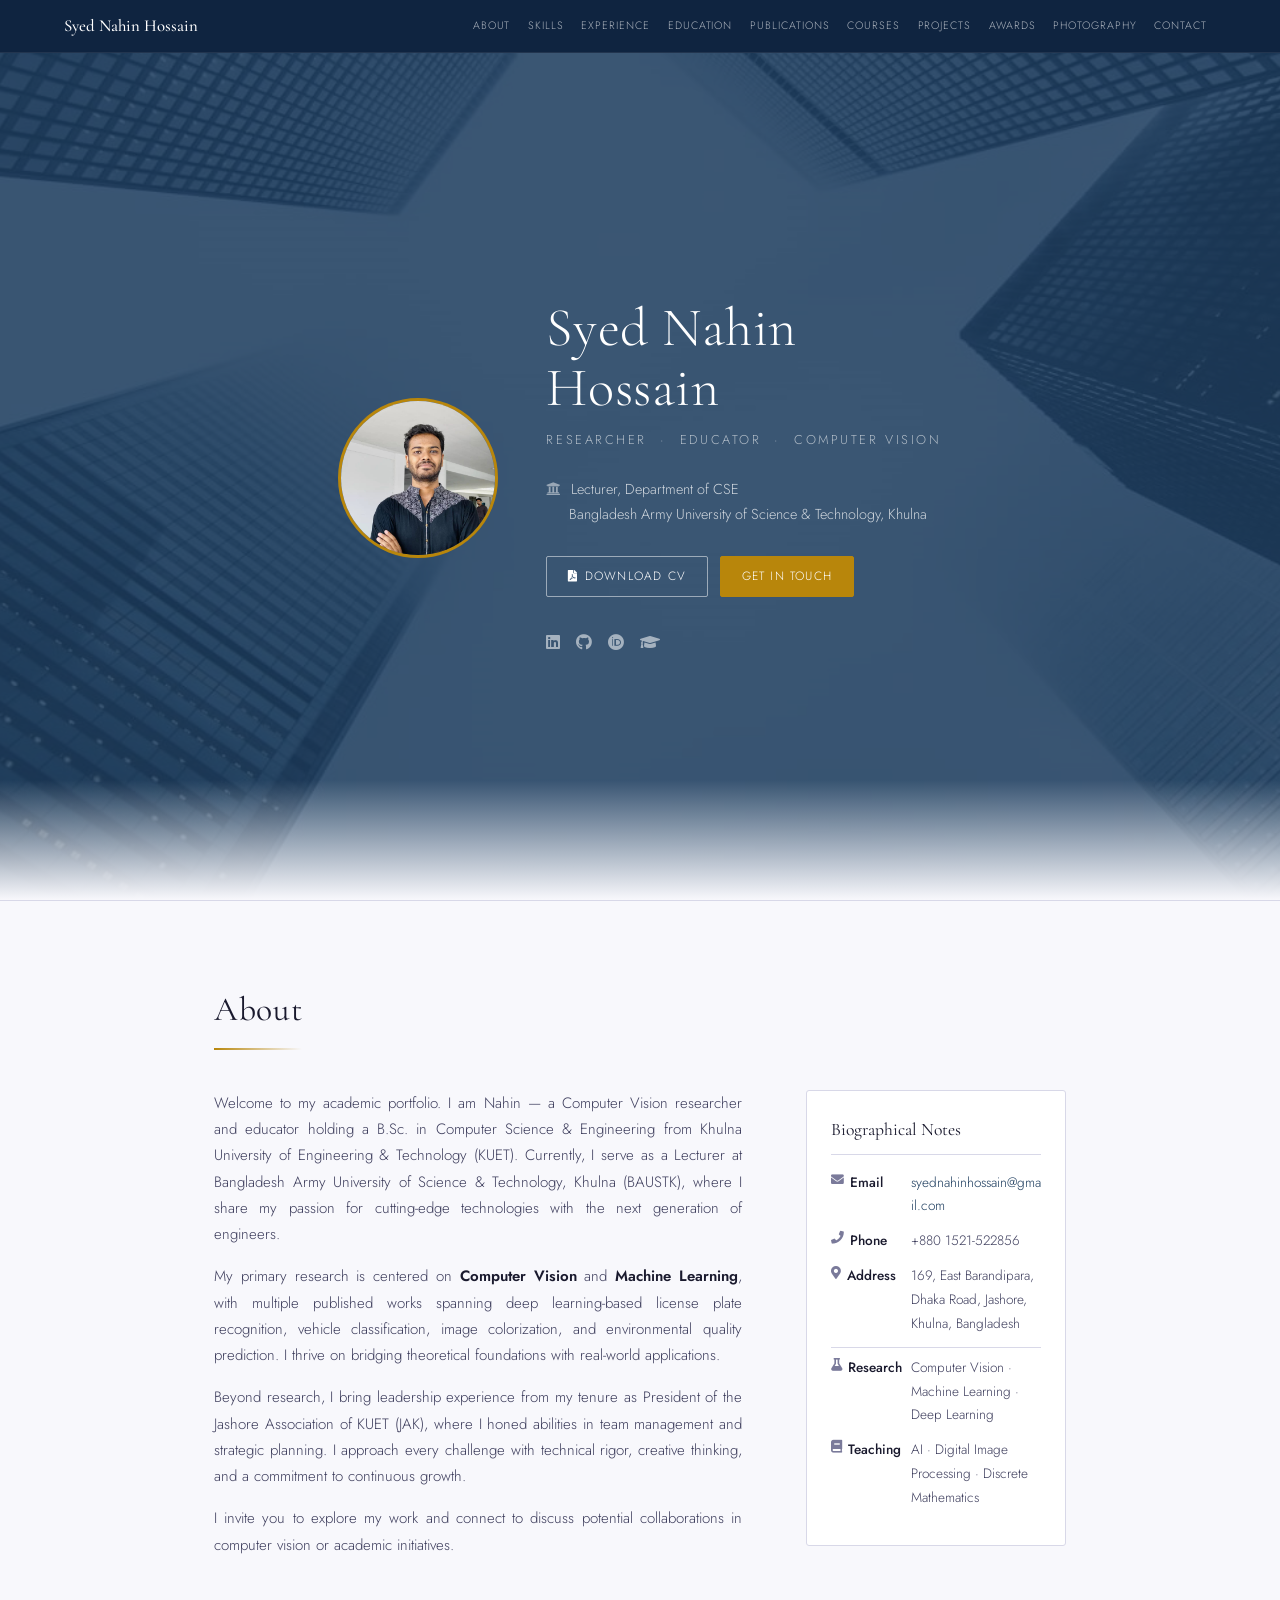
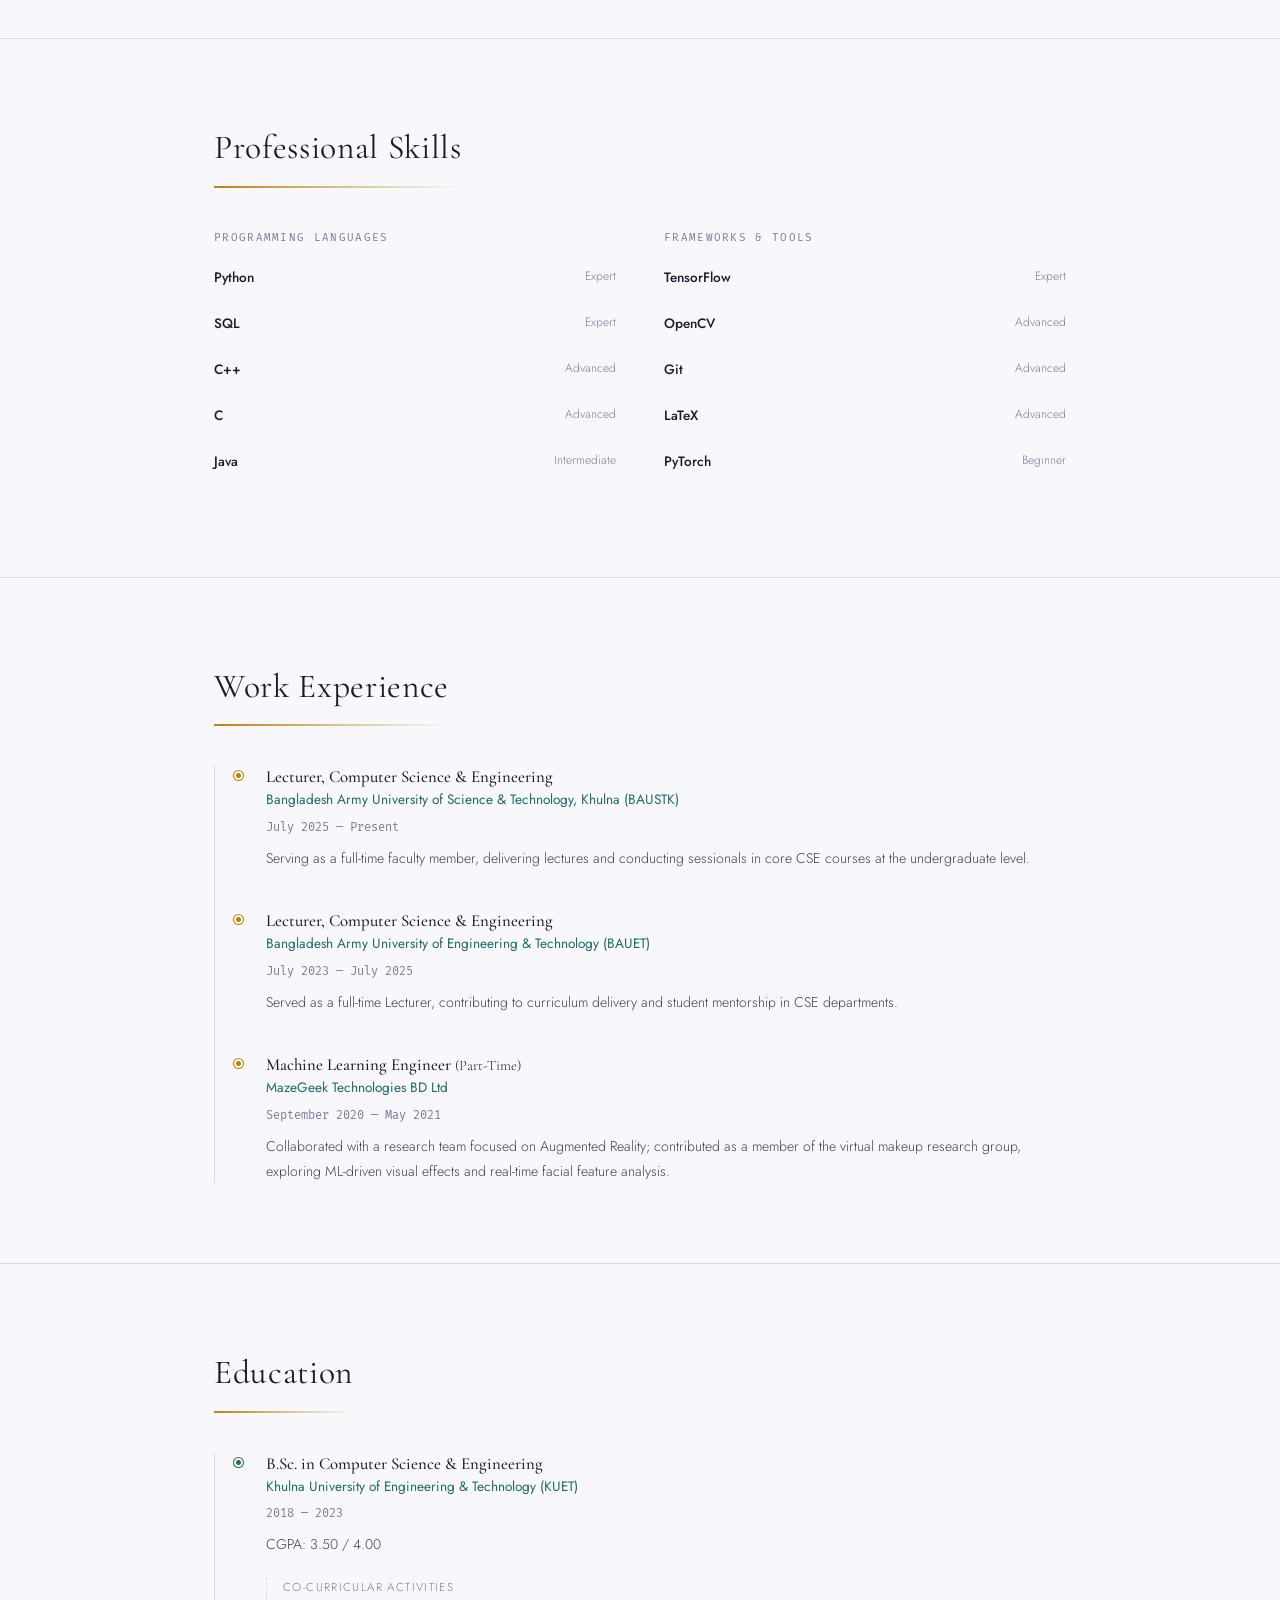
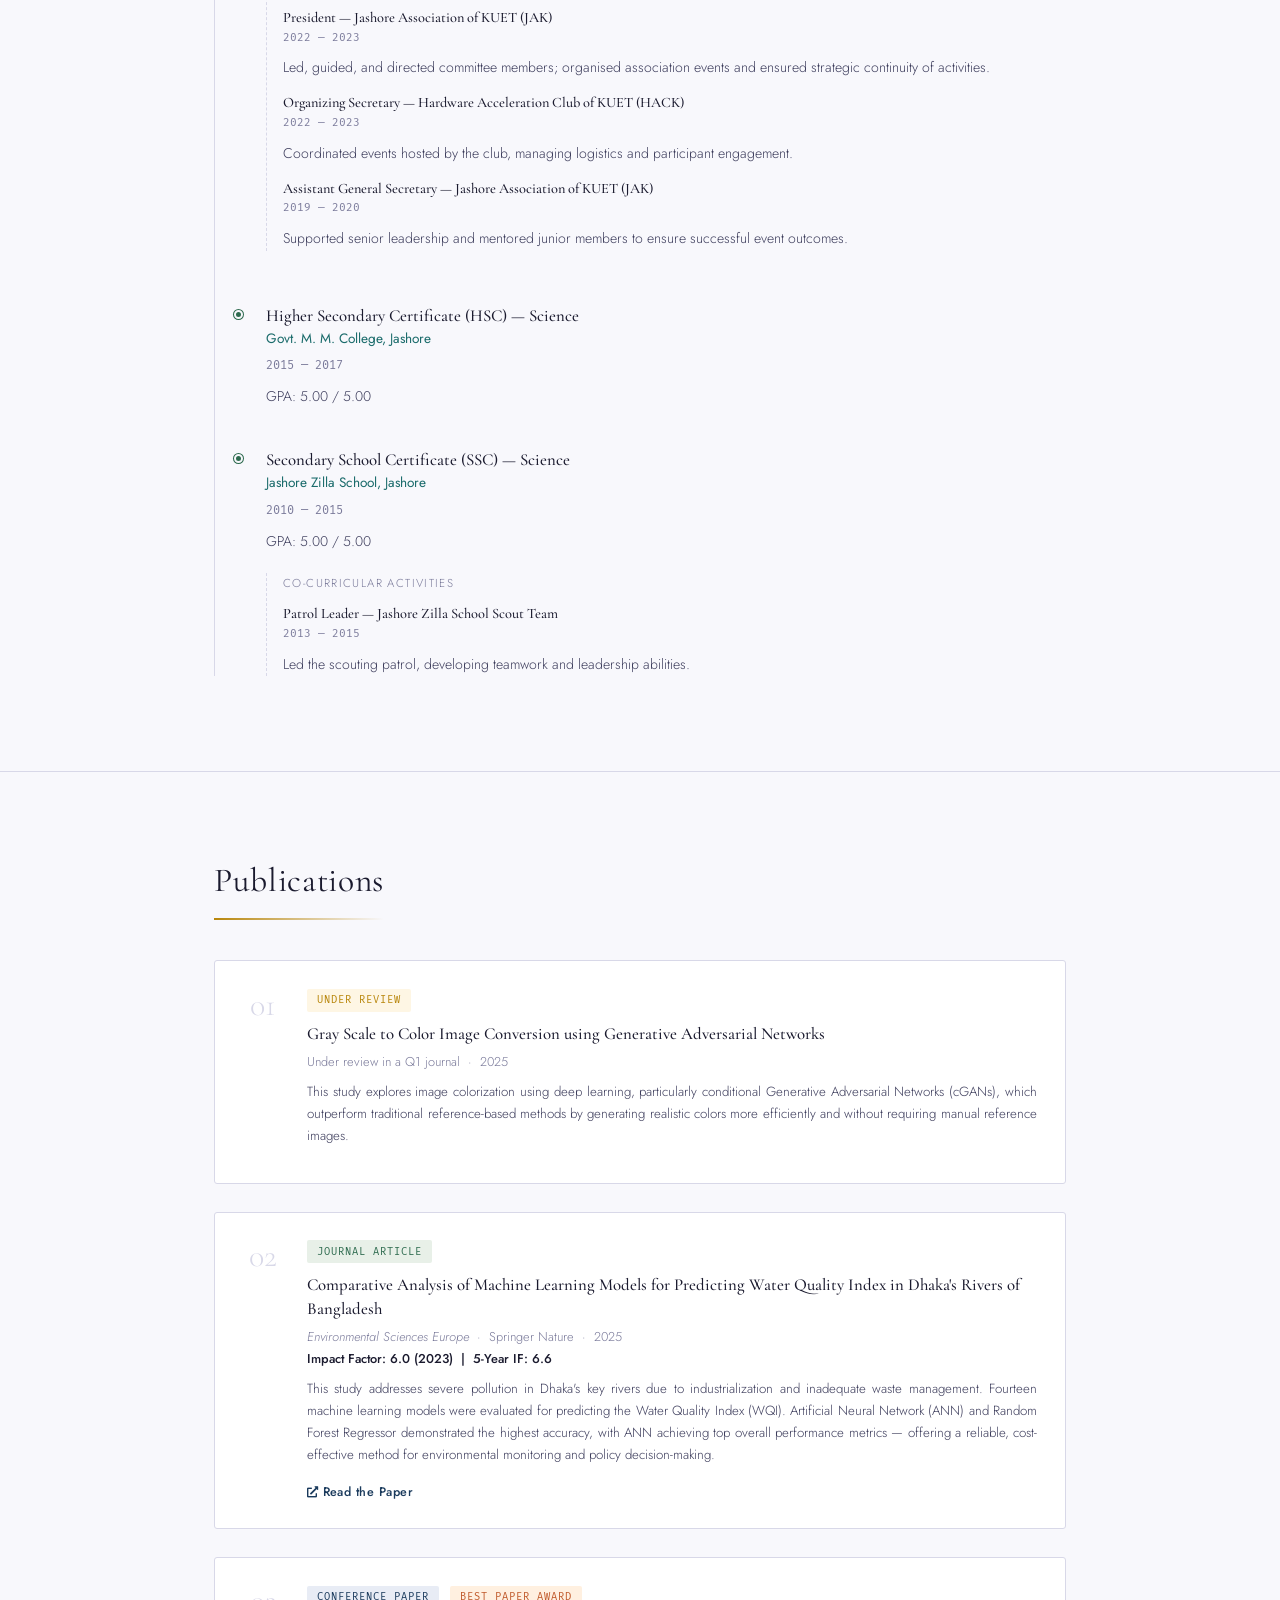
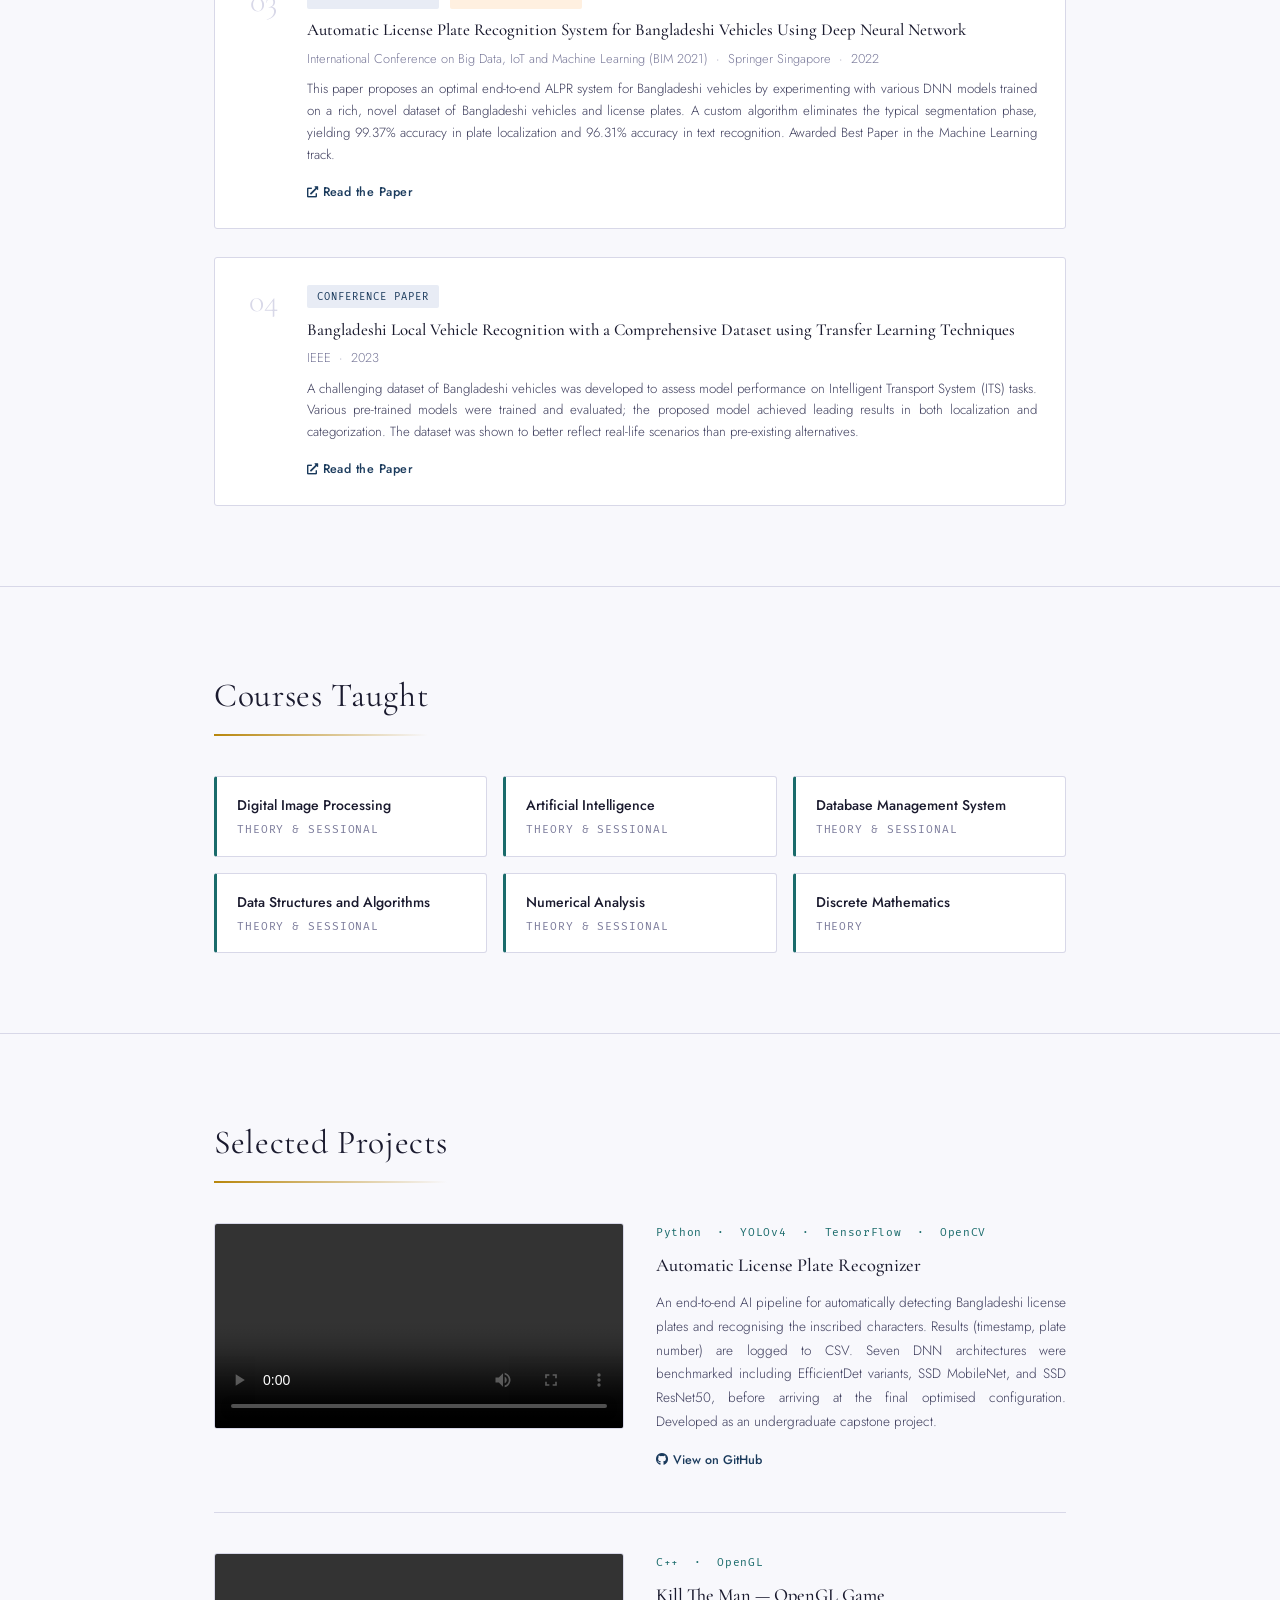
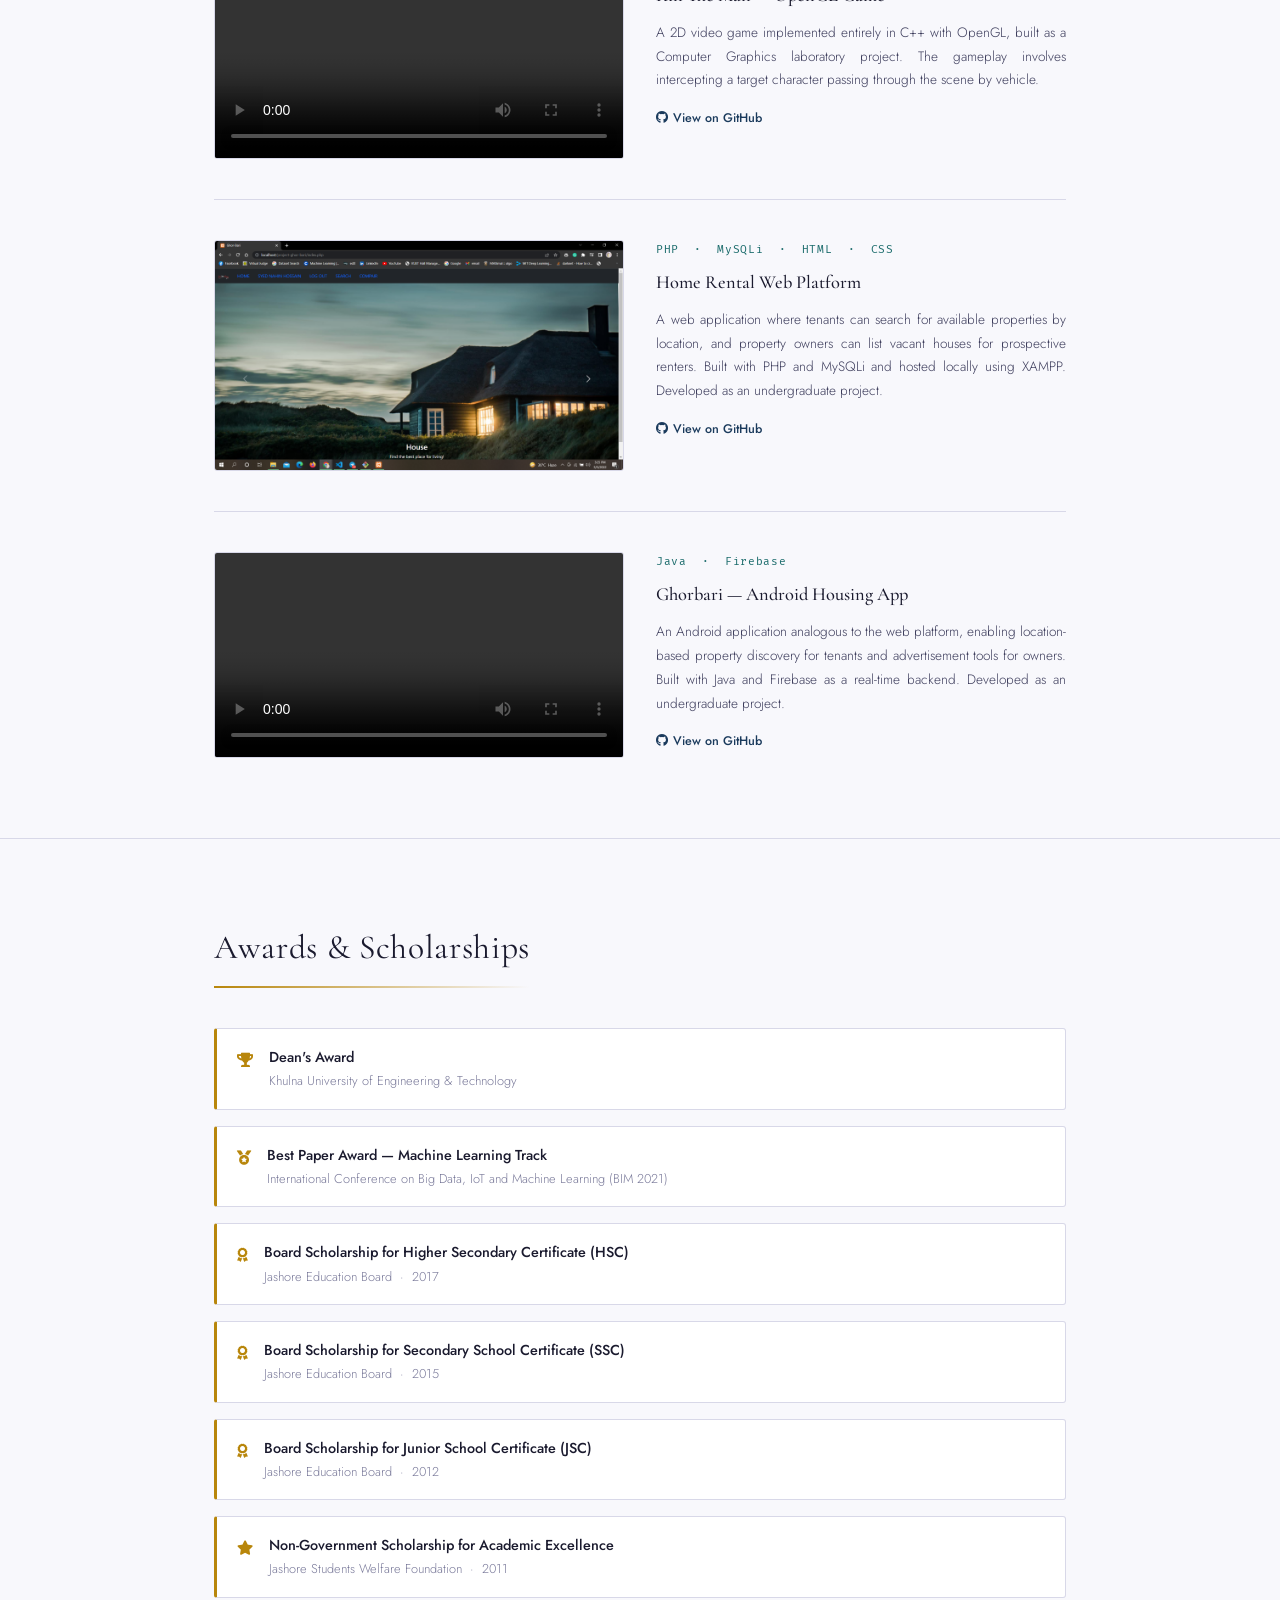
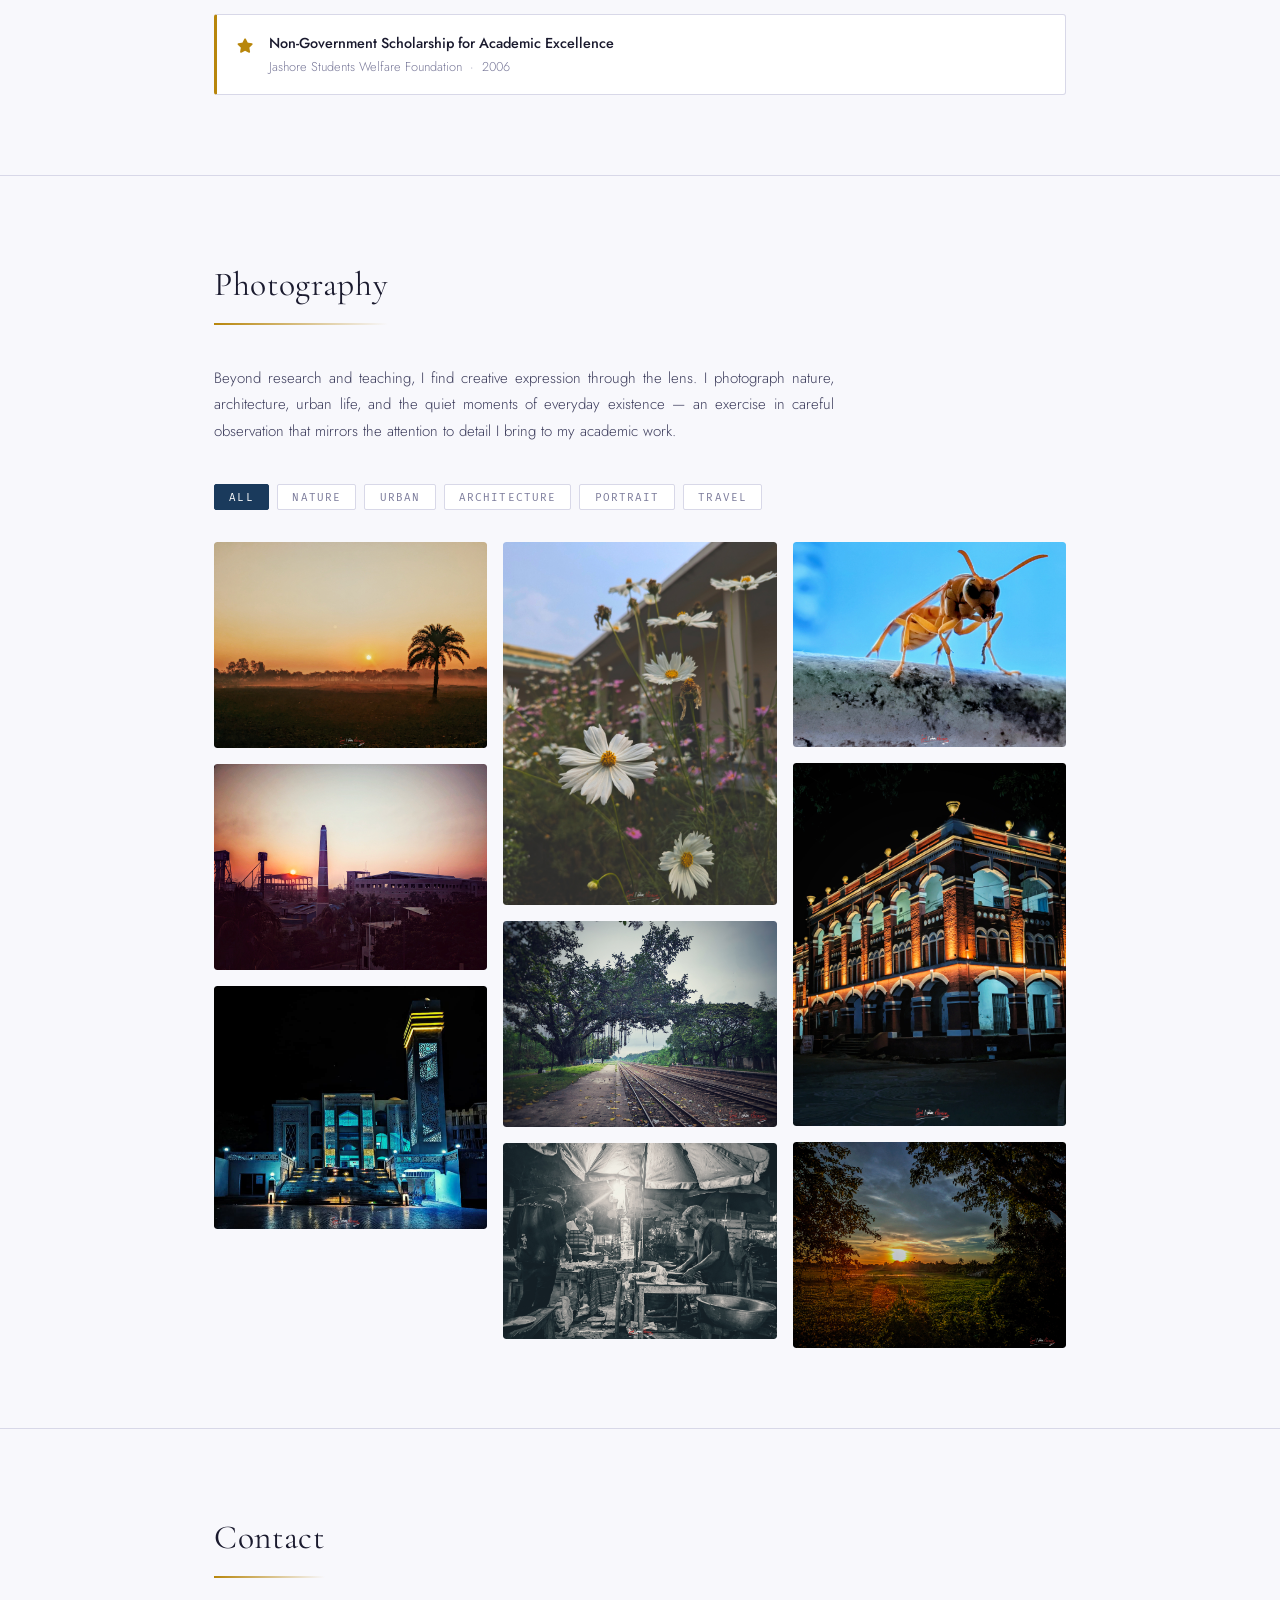
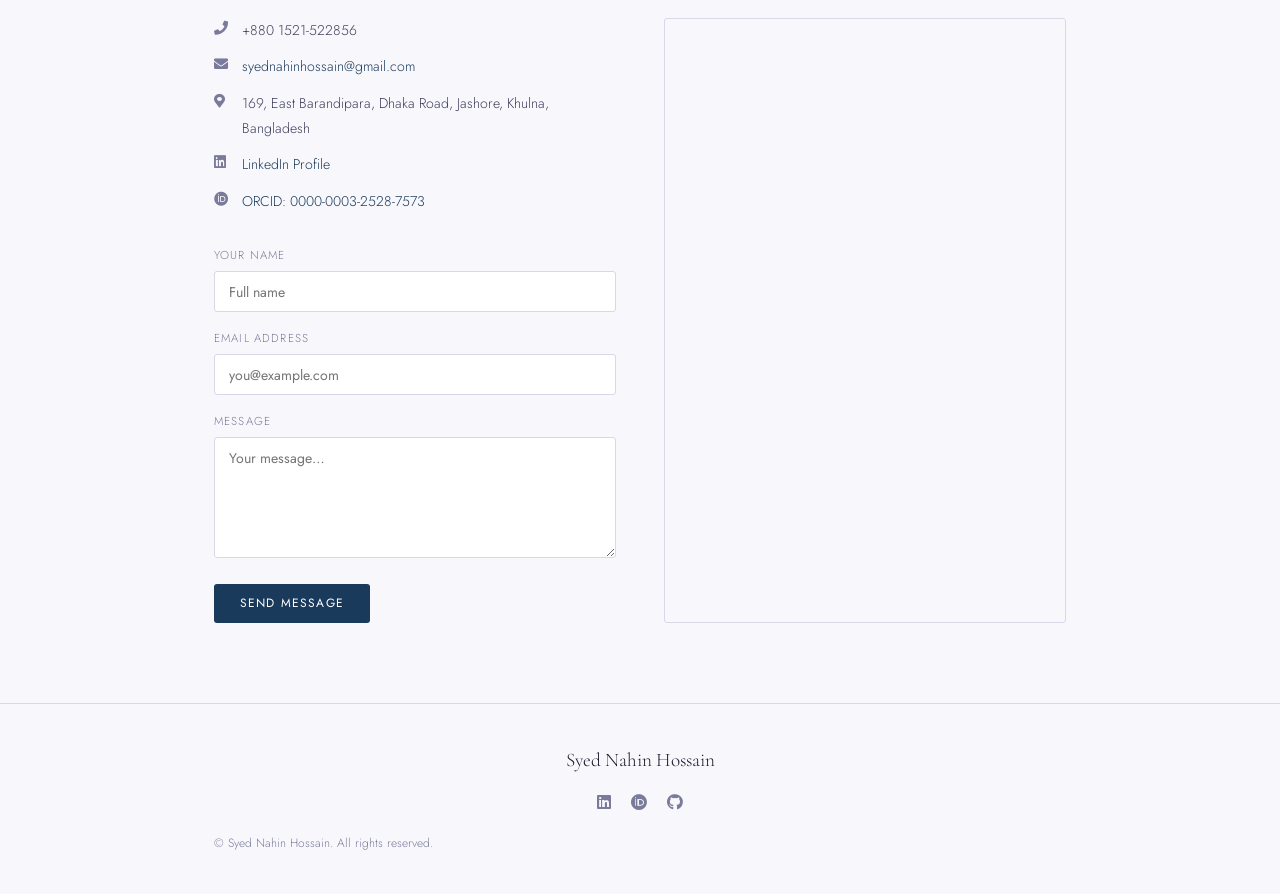
==== index.html @ b44dcd84 "Update index.html" ====
<!DOCTYPE html>
<html lang="en-US">
<head>
  <meta charset="UTF-8">
  <meta http-equiv="X-UA-Compatible" content="IE=edge">
  <meta name="viewport" content="width=device-width, initial-scale=1">
  <title>Syed Nahin Hossain — Researcher & Educator</title>

  <!-- Fonts -->
  <link rel="preconnect" href="https://fonts.googleapis.com">
  <link rel="preconnect" href="https://fonts.gstatic.com" crossorigin>
  <link href="https://fonts.googleapis.com/css2?family=Cormorant+Garamond:ital,wght@0,300;0,400;0,500;0,600;1,300;1,400&family=Jost:wght@300;400;500;600&family=Fira+Mono:wght@400;500&display=swap" rel="stylesheet">

  <!-- Icons -->
  <link href="css/font-awesome/css/all.min.css?ver=1.2.1" rel="stylesheet">
  

  <style>
    /* ─── Reset & Base ─────────────────────────────────────── */
    *, *::before, *::after { box-sizing: border-box; margin: 0; padding: 0; }

    :root {
      --ink:        #1a1a2e;
      --ink-light:  #3d3d5c;
      --muted:      #7a7a9a;
      --rule:       #d8d8e8;
      --bg:         #f8f8fc;
      --paper:      #ffffff;
      --accent:     #1a3a5c;
      --accent2:    #b8860b;
      --success:    #2e6b4f;
      --teal:       #1a6b6b;

      --serif:      'Cormorant Garamond', Georgia, serif;
      --sans:       'Jost', 'Segoe UI', sans-serif;
      --mono:       'Fira Mono', monospace;

      --max-w:      900px;
      --section-gap: 5rem;
      --card-radius: 3px;
    }

    html { scroll-behavior: smooth; }

    body {
      font-family: var(--sans);
      font-weight: 300;
      font-size: 15px;
      line-height: 1.75;
      color: var(--ink);
      background: var(--bg);
    }

    p { text-align: justify; color: var(--ink-light); }
    a { color: var(--accent); text-decoration: none; }
    a:hover { text-decoration: underline; text-underline-offset: 3px; }
    strong, b { font-weight: 600; color: var(--ink); }

    /* ─── Typography helpers ────────────────────────────────── */
    .serif   { font-family: var(--serif); }
    .section-title {
      font-family: var(--serif);
      font-weight: 400;
      font-size: 2.1rem;
      letter-spacing: 0.02em;
      color: var(--ink);
      position: relative;
      display: inline-block;
      margin-bottom: 2.5rem;
    }
    .section-title::after {
      content: '';
      display: block;
      margin-top: 0.5rem;
      height: 2px;
      width: 100%;
      background: linear-gradient(90deg, var(--accent2), transparent);
    }

    .label {
      font-family: var(--mono);
      font-size: 0.68rem;
      letter-spacing: 0.12em;
      text-transform: uppercase;
      color: var(--muted);
    }

    /* ─── Layout ────────────────────────────────────────────── */
    .container { max-width: var(--max-w); margin: 0 auto; padding: 0 1.5rem; }

    section { padding: var(--section-gap) 0; border-top: 1px solid var(--rule); }
    section:first-of-type { border-top: none; }

    /* ─── Navigation ────────────────────────────────────────── */
    #nav {
      position: fixed;
      top: 0; left: 0; right: 0;
      z-index: 100;
      background: #0f2440;
      border-bottom: 1px solid rgba(255,255,255,0.08);
    }
    #nav .inner {
      max-width: 1200px;
      margin: 0 auto;
      padding: 0 1.5rem;
      height: 52px;
      display: flex;
      align-items: center;
      justify-content: space-between;
      gap: 1.5rem;
    }
    #nav .brand {
      font-family: var(--serif);
      font-size: 1.05rem;
      font-weight: 500;
      color: #ffffff;
      white-space: nowrap;
      flex-shrink: 0;
    }
    #nav ul {
      list-style: none;
      display: flex;
      flex-wrap: nowrap;
      gap: 0;
      align-items: center;
    }
    #nav ul li a {
      font-size: 0.67rem;
      letter-spacing: 0.09em;
      text-transform: uppercase;
      color: rgba(255,255,255,0.65);
      padding: 0.35rem 0.55rem;
      display: block;
      transition: color 0.2s;
      white-space: nowrap;
    }
    #nav ul li a:hover { color: var(--accent2); text-decoration: none; }
    #nav ul li a.active { color: #ffffff; }

    /* Hamburger (mobile) */
    #nav-toggle {
      display: none;
      background: none;
      border: none;
      cursor: pointer;
      padding: 0.4rem;
      flex-direction: column;
      gap: 5px;
    }
    #nav-toggle span {
      display: block;
      width: 22px;
      height: 2px;
      background: rgba(255,255,255,0.8);
      border-radius: 2px;
      transition: all 0.3s;
    }

    /* ─── Hero ──────────────────────────────────────────────── */
    #hero {
      min-height: 100vh;
      display: flex;
      align-items: center;
      background: var(--accent);
      position: relative;
      overflow: hidden;
      border-top: none;
    }
    #hero::before {
      content: '';
      position: absolute;
      inset: 0;
      background: url('images/header-background.jpg') center/cover no-repeat;
      opacity: 0.15;
    }
    #hero::after {
      content: '';
      position: absolute;
      bottom: 0; left: 0; right: 0;
      height: 120px;
      background: linear-gradient(transparent, var(--bg));
    }
    #hero .hero-content {
      position: relative;
      z-index: 2;
      display: grid;
      grid-template-columns: 160px 1fr;
      gap: 3rem;
      align-items: center;
    }
    #hero .avatar-wrap img {
      width: 160px;
      height: 160px;
      border-radius: 50%;
      object-fit: cover;
      border: 3px solid var(--accent2);
      display: block;
    }
    #hero .hero-text .name {
      font-family: var(--serif);
      font-size: 3.4rem;
      font-weight: 300;
      color: #ffffff;
      line-height: 1.1;
      letter-spacing: 0.01em;
    }
    #hero .hero-text .tagline {
      font-family: var(--sans);
      font-size: 0.8rem;
      letter-spacing: 0.2em;
      text-transform: uppercase;
      color: rgba(255,255,255,0.6);
      margin-top: 0.6rem;
      margin-bottom: 1.6rem;
    }
    #hero .hero-text .affiliation {
      font-size: 0.9rem;
      color: rgba(255,255,255,0.75);
      margin-bottom: 1.8rem;
    }
    #hero .hero-text .affiliation i { margin-right: 0.4rem; opacity: 0.65; }
    .hero-actions { display: flex; gap: 0.75rem; flex-wrap: wrap; margin-bottom: 2rem; }
    .btn-outline-light-custom {
      padding: 0.55rem 1.3rem;
      border: 1px solid rgba(255,255,255,0.5);
      color: #fff;
      font-size: 0.75rem;
      letter-spacing: 0.1em;
      text-transform: uppercase;
      border-radius: 2px;
      transition: all 0.2s;
      background: transparent;
    }
    .btn-outline-light-custom:hover {
      background: rgba(255,255,255,0.12);
      text-decoration: none;
      color: #fff;
    }
    .btn-gold {
      padding: 0.55rem 1.3rem;
      background: var(--accent2);
      border: 1px solid var(--accent2);
      color: #fff;
      font-size: 0.75rem;
      letter-spacing: 0.1em;
      text-transform: uppercase;
      border-radius: 2px;
      transition: all 0.2s;
    }
    .btn-gold:hover { background: #a07808; text-decoration: none; color: #fff; }
    .hero-social { display: flex; gap: 1rem; }
    .hero-social a {
      color: rgba(255,255,255,0.55);
      font-size: 1rem;
      transition: color 0.2s;
    }
    .hero-social a:hover { color: var(--accent2); text-decoration: none; }

    /* ─── About ─────────────────────────────────────────────── */
    #about .about-grid {
      display: grid;
      grid-template-columns: 1fr 260px;
      gap: 4rem;
      align-items: start;
    }
    #about .about-grid p + p { margin-top: 1rem; }
    #about .bio-card {
      background: var(--paper);
      border: 1px solid var(--rule);
      border-radius: var(--card-radius);
      padding: 1.5rem;
    }
    #about .bio-card h3 {
      font-family: var(--serif);
      font-weight: 400;
      font-size: 1.1rem;
      margin-bottom: 1rem;
      padding-bottom: 0.5rem;
      border-bottom: 1px solid var(--rule);
    }
    .bio-row {
      display: flex;
      gap: 0.75rem;
      margin-bottom: 0.7rem;
      font-size: 0.85rem;
    }
    .bio-row .bio-label {
      font-weight: 500;
      color: var(--ink);
      min-width: 68px;
      display: flex;
      align-items: flex-start;
      gap: 0.35rem;
    }
    .bio-row .bio-label i { color: var(--muted); margin-top: 3px; font-size: 0.8rem; }
    .bio-row .bio-val { color: var(--ink-light); word-break: break-word; }

    /* ─── Skills ─────────────────────────────────────────────── */
    #skills .skills-grid {
      display: grid;
      grid-template-columns: 1fr 1fr;
      gap: 0 3rem;
    }
    .skill-item { margin-bottom: 1.4rem; }
    .skill-header {
      display: flex;
      justify-content: space-between;
      margin-bottom: 0.4rem;
      font-size: 0.85rem;
    }
    .skill-header .skill-name { font-weight: 500; color: var(--ink); }
    .skill-header .skill-level { color: var(--muted); font-size: 0.75rem; }
    .skill-bar {
      height: 4px;
      background: var(--rule);
      border-radius: 2px;
      overflow: hidden;
    }
    .skill-bar-fill {
      height: 100%;
      border-radius: 2px;
      background: linear-gradient(90deg, var(--accent), var(--teal));
      transform-origin: left;
      animation: barGrow 1s ease both;
    }
    @keyframes barGrow { from { transform: scaleX(0); } to { transform: scaleX(1); } }

    /* ─── Timeline ───────────────────────────────────────────── */
    .timeline { position: relative; padding-left: 1.5rem; }
    .timeline::before {
      content: '';
      position: absolute;
      left: 0; top: 0; bottom: 0;
      width: 1px;
      background: var(--rule);
    }
    .tl-item {
      position: relative;
      padding: 0 0 2.5rem 1.75rem;
    }
    .tl-item:last-child { padding-bottom: 0; }
    .tl-item::before {
      content: '';
      position: absolute;
      left: -4px;
      top: 5px;
      width: 9px;
      height: 9px;
      border-radius: 50%;
      background: var(--accent2);
      border: 2px solid var(--bg);
      box-shadow: 0 0 0 1px var(--accent2);
    }
    .tl-item.success::before { background: var(--success); box-shadow: 0 0 0 1px var(--success); }

    .tl-header { margin-bottom: 0.3rem; }
    .tl-title {
      font-family: var(--serif);
      font-size: 1.05rem;
      font-weight: 500;
      color: var(--ink);
      line-height: 1.3;
    }
    .tl-sub { color: var(--teal); font-size: 0.85rem; font-weight: 400; }
    .tl-date { font-size: 0.75rem; color: var(--muted); margin-bottom: 0.5rem; font-family: var(--mono); }
    .tl-body { font-size: 0.88rem; color: var(--ink-light); }

    /* nested timeline (co-curricular) */
    .tl-nested {
      margin-top: 1.25rem;
      padding-left: 1rem;
      border-left: 1px dashed var(--rule);
    }
    .tl-nested-title {
      font-family: var(--sans);
      font-size: 0.72rem;
      letter-spacing: 0.12em;
      text-transform: uppercase;
      color: var(--muted);
      margin-bottom: 0.75rem;
    }
    .tl-nested-item { margin-bottom: 0.9rem; }
    .tl-nested-item .tl-title { font-size: 0.9rem; }
    .tl-nested-item .tl-date { font-size: 0.7rem; }

    /* ─── Courses grid ───────────────────────────────────────── */
    #courses .courses-grid {
      display: grid;
      grid-template-columns: repeat(auto-fill, minmax(220px, 1fr));
      gap: 1rem;
    }
    .course-card {
      background: var(--paper);
      border: 1px solid var(--rule);
      border-radius: var(--card-radius);
      padding: 1rem 1.25rem;
      border-left: 3px solid var(--teal);
    }
    .course-card .course-name { font-weight: 500; font-size: 0.88rem; color: var(--ink); }
    .course-card .course-type {
      font-size: 0.7rem;
      color: var(--muted);
      font-family: var(--mono);
      text-transform: uppercase;
      letter-spacing: 0.08em;
      margin-top: 0.15rem;
    }

    /* ─── Publications ───────────────────────────────────────── */
    #research .pub-list { display: flex; flex-direction: column; gap: 1.75rem; }
    .pub-card {
      background: var(--paper);
      border: 1px solid var(--rule);
      border-radius: var(--card-radius);
      padding: 1.5rem 1.75rem;
      display: grid;
      grid-template-columns: auto 1fr;
      gap: 1.5rem;
      align-items: start;
    }
    .pub-num {
      font-family: var(--serif);
      font-size: 2rem;
      font-weight: 300;
      color: var(--rule);
      line-height: 1;
      min-width: 2.5rem;
      text-align: center;
      padding-top: 0.2rem;
    }
    .pub-badge {
      display: inline-block;
      padding: 0.15rem 0.6rem;
      border-radius: 2px;
      font-size: 0.65rem;
      letter-spacing: 0.1em;
      text-transform: uppercase;
      font-family: var(--mono);
      margin-bottom: 0.6rem;
    }
    .badge-journal   { background: #e8f0e8; color: var(--success); }
    .badge-conf      { background: #e8ecf5; color: var(--accent); }
    .badge-review    { background: #fef6e4; color: var(--accent2); }
    .badge-award     { background: #fff0e0; color: #c0592a; }
    .pub-title { font-family: var(--serif); font-size: 1.05rem; color: var(--ink); margin-bottom: 0.35rem; line-height: 1.4; font-weight: 500; }
    .pub-meta { font-size: 0.8rem; color: var(--muted); margin-bottom: 0.5rem; }
    .pub-abstract { font-size: 0.83rem; color: var(--ink-light); margin-bottom: 0.75rem; line-height: 1.65; text-align: justify; }
    .pub-link { font-size: 0.78rem; font-weight: 500; color: var(--accent); letter-spacing: 0.04em; }
    .pub-link i { font-size: 0.7rem; margin-right: 0.25rem; }

    /* ─── Projects ───────────────────────────────────────────── */
    #projects .projects-list { display: flex; flex-direction: column; gap: 2.5rem; }
    .project-card {
      display: grid;
      grid-template-columns: 1fr 1fr;
      gap: 2rem;
      align-items: start;
      padding: 0 0 2.5rem;
      border-bottom: 1px solid var(--rule);
    }
    .project-card:last-child { border-bottom: none; padding-bottom: 0; }
    .project-card .media-side video,
    .project-card .media-side img {
      width: 100%;
      border-radius: var(--card-radius);
      border: 1px solid var(--rule);
      display: block;
    }
    .project-card .info-side .proj-tech {
      font-family: var(--mono);
      font-size: 0.7rem;
      color: var(--teal);
      letter-spacing: 0.06em;
      margin-bottom: 0.4rem;
    }
    .project-card .info-side h3 {
      font-family: var(--serif);
      font-size: 1.15rem;
      font-weight: 500;
      color: var(--ink);
      margin-bottom: 0.6rem;
    }
    .project-card .info-side p { font-size: 0.85rem; margin-bottom: 0.75rem; }
    .repo-link { font-size: 0.78rem; font-weight: 500; }
    .repo-link i { margin-right: 0.3rem; }

    /* ─── Awards ─────────────────────────────────────────────── */
    #awards .awards-list { display: flex; flex-direction: column; gap: 1rem; }
    .award-item {
      display: flex;
      gap: 1rem;
      align-items: flex-start;
      padding: 1rem 1.25rem;
      background: var(--paper);
      border: 1px solid var(--rule);
      border-radius: var(--card-radius);
      border-left: 3px solid var(--accent2);
    }
    .award-icon { color: var(--accent2); font-size: 0.9rem; margin-top: 3px; }
    .award-title { font-weight: 500; font-size: 0.9rem; color: var(--ink); }
    .award-sub { font-size: 0.8rem; color: var(--muted); }

    /* ─── Contact ────────────────────────────────────────────── */
    #contact .contact-grid {
      display: grid;
      grid-template-columns: 1fr 1fr;
      gap: 3rem;
    }
    .contact-info { display: flex; flex-direction: column; gap: 0.75rem; margin-bottom: 2rem; }
    .contact-info .ci-row {
      display: flex;
      gap: 0.75rem;
      align-items: flex-start;
      font-size: 0.88rem;
      color: var(--ink-light);
    }
    .contact-info .ci-row i { color: var(--muted); width: 16px; margin-top: 3px; }
    .contact-form label {
      display: block;
      font-size: 0.72rem;
      letter-spacing: 0.1em;
      text-transform: uppercase;
      color: var(--muted);
      margin-bottom: 0.35rem;
      margin-top: 1rem;
    }
    .contact-form label:first-child { margin-top: 0; }
    .contact-form input,
    .contact-form textarea {
      width: 100%;
      border: 1px solid var(--rule);
      border-radius: var(--card-radius);
      padding: 0.6rem 0.85rem;
      font-family: var(--sans);
      font-size: 0.88rem;
      color: var(--ink);
      background: var(--paper);
      transition: border-color 0.2s;
      outline: none;
    }
    .contact-form input:focus,
    .contact-form textarea:focus { border-color: var(--accent); }
    .contact-form textarea { resize: vertical; min-height: 110px; }
    .btn-primary-custom {
      margin-top: 1.1rem;
      padding: 0.65rem 1.6rem;
      background: var(--accent);
      color: #fff;
      border: none;
      border-radius: var(--card-radius);
      font-family: var(--sans);
      font-size: 0.75rem;
      letter-spacing: 0.1em;
      text-transform: uppercase;
      cursor: pointer;
      transition: background 0.2s;
    }
    .btn-primary-custom:hover { background: #0f2b47; }
    .contact-map iframe {
      width: 100%;
      height: 100%;
      min-height: 300px;
      border: 1px solid var(--rule);
      border-radius: var(--card-radius);
      display: block;
    }

    /* ─── Footer ─────────────────────────────────────────────── */
    footer {
      border-top: 1px solid var(--rule);
      padding: 2.5rem 0;
      text-align: center;
    }
    footer .f-name { font-family: var(--serif); font-size: 1.2rem; color: var(--ink); margin-bottom: 0.75rem; }
    footer .f-social { display: flex; justify-content: center; gap: 1.25rem; margin-bottom: 1rem; }
    footer .f-social a { color: var(--muted); font-size: 1rem; transition: color 0.2s; }
    footer .f-social a:hover { color: var(--accent); text-decoration: none; }
    footer .f-copy { font-size: 0.75rem; color: var(--muted); }

    /* ─── Utility ─────────────────────────────────────────────── */
    .spacer { margin-top: var(--section-gap); }
    .two-col { display: grid; grid-template-columns: 1fr 1fr; gap: 0 3rem; }

    /* ─── Responsive ──────────────────────────────────────────── */
    @media (max-width: 760px) {
      #hero .hero-content { grid-template-columns: 1fr; text-align: center; }
      #hero .hero-text .name { font-size: 2.4rem; }
      #hero .hero-actions, #hero .hero-social { justify-content: center; }
      #hero .avatar-wrap { display: flex; justify-content: center; }
      #about .about-grid { grid-template-columns: 1fr; }
      #skills .skills-grid { grid-template-columns: 1fr; }
      .two-col { grid-template-columns: 1fr; }
      .pub-card { grid-template-columns: 1fr; gap: 0.5rem; }
      .pub-num { display: none; }
      .project-card { grid-template-columns: 1fr; }
      #contact .contact-grid { grid-template-columns: 1fr; }
    }

    /* ─── Photography ────────────────────────────────────────── */
    #photography .photo-intro {
      max-width: 620px;
      margin-bottom: 2.5rem;
    }
    /* Filter tabs */
    .photo-filters {
      display: flex;
      gap: 0.5rem;
      flex-wrap: wrap;
      margin-bottom: 2rem;
    }
    .photo-filter-btn {
      padding: 0.35rem 0.9rem;
      border: 1px solid var(--rule);
      border-radius: 2px;
      background: var(--paper);
      font-family: var(--mono);
      font-size: 0.68rem;
      letter-spacing: 0.1em;
      text-transform: uppercase;
      color: var(--muted);
      cursor: pointer;
      transition: all 0.2s;
    }
    .photo-filter-btn:hover,
    .photo-filter-btn.active {
      background: var(--accent);
      border-color: var(--accent);
      color: #fff;
    }
    /* Masonry-style grid */
    .photo-grid {
      columns: 3;
      column-gap: 1rem;
    }
    .photo-item {
      break-inside: avoid;
      margin-bottom: 1rem;
      position: relative;
      overflow: hidden;
      border-radius: var(--card-radius);
      cursor: pointer;
    }
    .photo-item img {
      width: 100%;
      display: block;
      transition: transform 0.4s ease;
      border-radius: var(--card-radius);
    }
    .photo-item:hover img { transform: scale(1.04); }
    .photo-overlay {
      position: absolute;
      inset: 0;
      background: linear-gradient(to top, rgba(15,36,64,0.85) 0%, transparent 55%);
      opacity: 0;
      transition: opacity 0.3s;
      border-radius: var(--card-radius);
      display: flex;
      align-items: flex-end;
      padding: 0.9rem;
    }
    .photo-item:hover .photo-overlay { opacity: 1; }
    .photo-caption {
      color: #fff;
      font-size: 0.78rem;
      line-height: 1.3;
    }
    .photo-caption .ph-cat {
      font-family: var(--mono);
      font-size: 0.62rem;
      letter-spacing: 0.1em;
      text-transform: uppercase;
      color: var(--accent2);
      margin-bottom: 0.2rem;
    }

    /* Lightbox */
    #lightbox {
      display: none;
      position: fixed;
      inset: 0;
      z-index: 999;
      background: rgba(10,18,30,0.95);
      align-items: center;
      justify-content: center;
    }
    #lightbox.open { display: flex; }
    #lightbox img {
      max-width: 90vw;
      max-height: 88vh;
      object-fit: contain;
      border-radius: 2px;
      box-shadow: 0 8px 60px rgba(0,0,0,0.6);
    }
    #lb-close {
      position: absolute;
      top: 1.2rem; right: 1.5rem;
      background: none;
      border: none;
      color: rgba(255,255,255,0.7);
      font-size: 1.8rem;
      cursor: pointer;
      line-height: 1;
      transition: color 0.2s;
    }
    #lb-close:hover { color: #fff; }
    #lb-prev, #lb-next {
      position: absolute;
      top: 50%;
      transform: translateY(-50%);
      background: rgba(255,255,255,0.08);
      border: 1px solid rgba(255,255,255,0.15);
      color: rgba(255,255,255,0.8);
      font-size: 1.2rem;
      width: 44px;
      height: 44px;
      border-radius: 50%;
      cursor: pointer;
      display: flex;
      align-items: center;
      justify-content: center;
      transition: background 0.2s;
    }
    #lb-prev { left: 1.5rem; }
    #lb-next { right: 1.5rem; }
    #lb-prev:hover, #lb-next:hover { background: rgba(255,255,255,0.18); }
    #lb-info {
      position: absolute;
      bottom: 1.5rem;
      left: 50%;
      transform: translateX(-50%);
      text-align: center;
      color: rgba(255,255,255,0.75);
      font-size: 0.8rem;
    }
    #lb-info .lb-cat {
      font-family: var(--mono);
      font-size: 0.65rem;
      letter-spacing: 0.12em;
      text-transform: uppercase;
      color: var(--accent2);
      margin-bottom: 0.2rem;
    }

    /* Notice box */
    .photo-notice {
      background: #e8f0f8;
      border-left: 3px solid var(--accent);
      padding: 1rem 1.25rem;
      border-radius: var(--card-radius);
      margin-bottom: 2rem;
      font-size: 0.83rem;
      color: var(--ink-light);
    }
    .photo-notice strong { color: var(--accent); }

    /* ─── Print ───────────────────────────────────────────────── */
    @media print {
      #nav, .d-print-none { display: none !important; }
      #hero { min-height: auto; padding: 2rem 0; }
      section { padding: 2rem 0; }
    }

    /* ─── Mobile nav ─────────────────────────────────────────── */
    @media (max-width: 900px) {
      #nav-toggle { display: flex; }
      #nav-menu {
        display: none;
        position: absolute;
        top: 52px;
        left: 0; right: 0;
        background: #0f2440;
        border-top: 1px solid rgba(255,255,255,0.08);
        padding: 0.75rem 0;
      }
      #nav-menu.open { display: block; }
      #nav-menu ul {
        flex-direction: column;
        gap: 0;
      }
      #nav-menu ul li a {
        padding: 0.6rem 1.5rem;
        font-size: 0.72rem;
      }
      .photo-grid { columns: 2; }
    }
    @media (max-width: 500px) {
      .photo-grid { columns: 1; }
    }
  </style>
</head>
<body>

<!-- ░░ Navigation ░░ -->
<nav id="nav">
  <div class="inner">
    <span class="brand serif">Syed Nahin Hossain</span>
    <button id="nav-toggle" aria-label="Toggle menu">
      <span></span><span></span><span></span>
    </button>
    <div id="nav-menu">
      <ul>
        <li><a href="#about">About</a></li>
        <li><a href="#skills">Skills</a></li>
        <li><a href="#experience">Experience</a></li>
        <li><a href="#education">Education</a></li>
        <li><a href="#research">Publications</a></li>
        <li><a href="#courses">Courses</a></li>
        <li><a href="#projects">Projects</a></li>
        <li><a href="#awards">Awards</a></li>
        <li><a href="#photography">Photography</a></li>
        <li><a href="#contact">Contact</a></li>
      </ul>
    </div>
  </div>
</nav>

<!-- ░░ Hero ░░ -->
<section id="hero" style="border-top:none; padding:0;">
  <div class="container" style="padding-top:56px;">
    <div class="hero-content">
      <div class="avatar-wrap">
        <img src="images/avatar.jpg" alt="Syed Nahin Hossain" width="160" height="160">
      </div>
      <div class="hero-text">
        <h1 class="name">Syed Nahin<br>Hossain</h1>
        <p class="tagline">Researcher &nbsp;·&nbsp; Educator &nbsp;·&nbsp; Computer Vision</p>
        <p class="affiliation">
          <i class="fas fa-university"></i>
          Lecturer, Department of CSE<br>
          <span style="padding-left:1.4rem;">Bangladesh Army University of Science &amp; Technology, Khulna</span>
        </p>
        <div class="hero-actions">
          <a class="btn-outline-light-custom" href="CV_of_Syed_Nahin_Hossain.pdf">
            <i class="fas fa-file-pdf" style="margin-right:0.4rem;"></i>Download CV
          </a>
          <a class="btn-gold" href="#contact">Get in Touch</a>
        </div>
        <div class="hero-social">
          <a href="https://www.linkedin.com/in/syed-nahin-hossain-658189176/" title="LinkedIn" target="_blank"><i class="fab fa-linkedin"></i></a>
          <a href="https://github.com/NAHIN-JZS" title="GitHub" target="_blank"><i class="fab fa-github"></i></a>
          <a href="https://orcid.org/0000-0003-2528-7573" title="ORCID" target="_blank"><i class="fab fa-orcid"></i></a>
          <a href="https://scholar.google.com/citations?user=25LhIz0AAAAJ&hl=en" title="Google Scholar" target="_blank"><i class="fas fa-graduation-cap"></i></a>
        </div>
      </div>
    </div>
  </div>
</section>

<!-- ░░ About ░░ -->
<section id="about">
  <div class="container">
    <h2 class="section-title">About</h2>
    <div class="about-grid">
      <div class="about-text">
        <p>Welcome to my academic portfolio. I am Nahin — a Computer Vision researcher and educator holding a B.Sc. in Computer Science &amp; Engineering from Khulna University of Engineering &amp; Technology (KUET). Currently, I serve as a Lecturer at Bangladesh Army University of Science &amp; Technology, Khulna (BAUSTK), where I share my passion for cutting-edge technologies with the next generation of engineers.</p>
        <p style="margin-top:1rem;">My primary research is centered on <strong>Computer Vision</strong> and <strong>Machine Learning</strong>, with multiple published works spanning deep learning-based license plate recognition, vehicle classification, image colorization, and environmental quality prediction. I thrive on bridging theoretical foundations with real-world applications.</p>
        <p style="margin-top:1rem;">Beyond research, I bring leadership experience from my tenure as President of the Jashore Association of KUET (JAK), where I honed abilities in team management and strategic planning. I approach every challenge with technical rigor, creative thinking, and a commitment to continuous growth.</p>
        <p style="margin-top:1rem;">I invite you to explore my work and connect to discuss potential collaborations in computer vision or academic initiatives.</p>
      </div>
      <div class="bio-card">
        <h3 class="serif">Biographical Notes</h3>
        <div class="bio-row">
          <span class="bio-label"><i class="fas fa-envelope"></i> Email</span>
          <span class="bio-val"><a href="mailto:syednahinhossain@gmail.com">syednahinhossain@gmail.com</a></span>
        </div>
        <div class="bio-row">
          <span class="bio-label"><i class="fas fa-phone"></i> Phone</span>
          <span class="bio-val">+880 1521-522856</span>
        </div>
        <div class="bio-row">
          <span class="bio-label"><i class="fas fa-map-marker-alt"></i> Address</span>
          <span class="bio-val">169, East Barandipara, Dhaka Road, Jashore, Khulna, Bangladesh</span>
        </div>
        <div class="bio-row" style="margin-top:0.5rem; padding-top:0.5rem; border-top:1px solid var(--rule);">
          <span class="bio-label"><i class="fas fa-flask"></i> Research</span>
          <span class="bio-val">Computer Vision · Machine Learning · Deep Learning</span>
        </div>
        <div class="bio-row">
          <span class="bio-label"><i class="fas fa-book"></i> Teaching</span>
          <span class="bio-val">AI · Digital Image Processing · Discrete Mathematics</span>
        </div>
      </div>
    </div>
  </div>
</section>

<!-- ░░ Skills ░░ -->
<section id="skills">
  <div class="container">
    <h2 class="section-title">Professional Skills</h2>
    <div class="skills-grid">
      <!-- Column 1: Programming Languages -->
      <div>
        <p class="label" style="margin-bottom:1.2rem;">Programming Languages</p>
        <div class="skill-item">
          <div class="skill-header"><span class="skill-name">Python</span><span class="skill-level">Expert</span></div>
          <!-- <div class="skill-bar"><div class="skill-bar-fill" style="width:85%;animation-delay:0.1s;"></div></div> -->
        </div>
        <div class="skill-item">
          <div class="skill-header"><span class="skill-name">SQL</span><span class="skill-level">Expert</span></div>
          <!-- <div class="skill-bar"><div class="skill-bar-fill" style="width:85%;animation-delay:0.15s;"></div></div> -->
        </div>
        <div class="skill-item">
          <div class="skill-header"><span class="skill-name">C++</span><span class="skill-level">Advanced</span></div>
          <!-- <div class="skill-bar"><div class="skill-bar-fill" style="width:75%;animation-delay:0.2s;"></div></div> -->
        </div>
        <div class="skill-item">
          <div class="skill-header"><span class="skill-name">C</span><span class="skill-level">Advanced</span></div>
          <!-- <div class="skill-bar"><div class="skill-bar-fill" style="width:75%;animation-delay:0.25s;"></div></div> -->
        </div>
        <div class="skill-item">
          <div class="skill-header"><span class="skill-name">Java</span><span class="skill-level">Intermediate</span></div>
          <!-- <div class="skill-bar"><div class="skill-bar-fill" style="width:60%;animation-delay:0.3s;"></div></div> -->
        </div>
      </div>
      <!-- Column 2: Frameworks & Tools -->
      <div>
        <p class="label" style="margin-bottom:1.2rem;">Frameworks &amp; Tools</p>
        <div class="skill-item">
          <div class="skill-header"><span class="skill-name">TensorFlow</span><span class="skill-level">Expert</span></div>
          <!-- <div class="skill-bar"><div class="skill-bar-fill" style="width:85%;animation-delay:0.35s;background:linear-gradient(90deg,var(--teal),var(--success));"></div></div> -->
        </div>
        <div class="skill-item">
          <div class="skill-header"><span class="skill-name">OpenCV</span><span class="skill-level">Advanced</span></div>
          <!-- <div class="skill-bar"><div class="skill-bar-fill" style="width:75%;animation-delay:0.4s;background:linear-gradient(90deg,var(--teal),var(--success));"></div></div> -->
        </div>
        <div class="skill-item">
          <div class="skill-header"><span class="skill-name">Git</span><span class="skill-level">Advanced</span></div>
          <!-- <div class="skill-bar"><div class="skill-bar-fill" style="width:75%;animation-delay:0.45s;background:linear-gradient(90deg,var(--teal),var(--success));"></div></div> -->
        </div>
        <div class="skill-item">
          <div class="skill-header"><span class="skill-name">LaTeX</span><span class="skill-level">Advanced</span></div>
          <!-- <div class="skill-bar"><div class="skill-bar-fill" style="width:75%;animation-delay:0.5s;background:linear-gradient(90deg,var(--teal),var(--success));"></div></div> -->
        </div>
        <div class="skill-item">
          <div class="skill-header"><span class="skill-name">PyTorch</span><span class="skill-level">Beginner</span></div>
          <!-- <div class="skill-bar"><div class="skill-bar-fill" style="width:40%;animation-delay:0.55s;background:linear-gradient(90deg,var(--teal),var(--success));"></div></div> -->
        </div>
      </div>
    </div>
  </div>
</section>

<!-- ░░ Experience ░░ -->
<section id="experience">
  <div class="container">
    <h2 class="section-title">Work Experience</h2>
    <div class="timeline">

      <div class="tl-item">
        <div class="tl-header">
          <div class="tl-title">Lecturer, Computer Science &amp; Engineering</div>
          <div class="tl-sub">Bangladesh Army University of Science &amp; Technology, Khulna (BAUSTK)</div>
        </div>
        <div class="tl-date">July 2025 — Present</div>
        <div class="tl-body">Serving as a full-time faculty member, delivering lectures and conducting sessionals in core CSE courses at the undergraduate level.</div>
      </div>

      <div class="tl-item">
        <div class="tl-header">
          <div class="tl-title">Lecturer, Computer Science &amp; Engineering</div>
          <div class="tl-sub">Bangladesh Army University of Engineering &amp; Technology (BAUET)</div>
        </div>
        <div class="tl-date">July 2023 — July 2025</div>
        <div class="tl-body">Served as a full-time Lecturer, contributing to curriculum delivery and student mentorship in CSE departments.</div>
      </div>

      <div class="tl-item">
        <div class="tl-header">
          <div class="tl-title">Machine Learning Engineer <span style="font-weight:300;font-size:0.9rem;">(Part-Time)</span></div>
          <div class="tl-sub">MazeGeek Technologies BD Ltd</div>
        </div>
        <div class="tl-date">September 2020 — May 2021</div>
        <div class="tl-body">Collaborated with a research team focused on Augmented Reality; contributed as a member of the virtual makeup research group, exploring ML-driven visual effects and real-time facial feature analysis.</div>
      </div>

    </div>
  </div>
</section>

<!-- ░░ Education ░░ -->
<section id="education">
  <div class="container">
    <h2 class="section-title">Education</h2>
    <div class="timeline">

      <div class="tl-item success">
        <div class="tl-header">
          <div class="tl-title">B.Sc. in Computer Science &amp; Engineering</div>
          <div class="tl-sub">Khulna University of Engineering &amp; Technology (KUET)</div>
        </div>
        <div class="tl-date">2018 — 2023</div>
        <div class="tl-body">CGPA: 3.50 / 4.00</div>
        <div class="tl-nested">
          <p class="tl-nested-title">Co-Curricular Activities</p>
          <div class="tl-nested-item">
            <div class="tl-title">President — Jashore Association of KUET (JAK)</div>
            <div class="tl-date">2022 — 2023</div>
            <div class="tl-body">Led, guided, and directed committee members; organised association events and ensured strategic continuity of activities.</div>
          </div>
          <div class="tl-nested-item">
            <div class="tl-title">Organizing Secretary — Hardware Acceleration Club of KUET (HACK)</div>
            <div class="tl-date">2022 — 2023</div>
            <div class="tl-body">Coordinated events hosted by the club, managing logistics and participant engagement.</div>
          </div>
          <div class="tl-nested-item">
            <div class="tl-title">Assistant General Secretary — Jashore Association of KUET (JAK)</div>
            <div class="tl-date">2019 — 2020</div>
            <div class="tl-body">Supported senior leadership and mentored junior members to ensure successful event outcomes.</div>
          </div>
        </div>
      </div>

      <div class="tl-item success">
        <div class="tl-header">
          <div class="tl-title">Higher Secondary Certificate (HSC) — Science</div>
          <div class="tl-sub">Govt. M. M. College, Jashore</div>
        </div>
        <div class="tl-date">2015 — 2017</div>
        <div class="tl-body">GPA: 5.00 / 5.00</div>
      </div>

      <div class="tl-item success">
        <div class="tl-header">
          <div class="tl-title">Secondary School Certificate (SSC) — Science</div>
          <div class="tl-sub">Jashore Zilla School, Jashore</div>
        </div>
        <div class="tl-date">2010 — 2015</div>
        <div class="tl-body">GPA: 5.00 / 5.00</div>
        <div class="tl-nested">
          <p class="tl-nested-title">Co-Curricular Activities</p>
          <div class="tl-nested-item">
            <div class="tl-title">Patrol Leader — Jashore Zilla School Scout Team</div>
            <div class="tl-date">2013 — 2015</div>
            <div class="tl-body">Led the scouting patrol, developing teamwork and leadership abilities.</div>
          </div>
        </div>
      </div>

    </div>
  </div>
</section>

<!-- ░░ Publications ░░ -->
<section id="research">
  <div class="container">
    <h2 class="section-title">Publications</h2>
    <div class="pub-list">

      <!-- Paper 1: Under Review -->
      <div class="pub-card">
        <div class="pub-num">01</div>
        <div>
          <span class="pub-badge badge-review">Under Review</span>
          <div class="pub-title">Gray Scale to Color Image Conversion using Generative Adversarial Networks</div>
          <div class="pub-meta">Under review in a Q1 journal &nbsp;·&nbsp; 2025</div>
          <p class="pub-abstract">This study explores image colorization using deep learning, particularly conditional Generative Adversarial Networks (cGANs), which outperform traditional reference-based methods by generating realistic colors more efficiently and without requiring manual reference images.</p>
        </div>
      </div>

      <!-- Paper 2: Journal -->
      <div class="pub-card">
        <div class="pub-num">02</div>
        <div>
          <span class="pub-badge badge-journal">Journal Article</span>
          <div class="pub-title">Comparative Analysis of Machine Learning Models for Predicting Water Quality Index in Dhaka's Rivers of Bangladesh</div>
          <div class="pub-meta">
            <em>Environmental Sciences Europe</em> &nbsp;·&nbsp; Springer Nature &nbsp;·&nbsp; 2025<br>
            <strong style="font-weight:500;">Impact Factor: 6.0 (2023) &nbsp;|&nbsp; 5-Year IF: 6.6</strong>
          </div>
          <p class="pub-abstract">This study addresses severe pollution in Dhaka's key rivers due to industrialization and inadequate waste management. Fourteen machine learning models were evaluated for predicting the Water Quality Index (WQI). Artificial Neural Network (ANN) and Random Forest Regressor demonstrated the highest accuracy, with ANN achieving top overall performance metrics — offering a reliable, cost-effective method for environmental monitoring and policy decision-making.</p>
          <a class="pub-link" href="https://link.springer.com/article/10.1186/s12302-025-01078-w" target="_blank">
            <i class="fas fa-external-link-alt"></i>Read the Paper
          </a>
        </div>
      </div>

      <!-- Paper 3: Conference -->
      <div class="pub-card">
        <div class="pub-num">03</div>
        <div>
          <span class="pub-badge badge-conf">Conference Paper</span>
          <span class="pub-badge badge-award" style="margin-left:0.4rem;">Best Paper Award</span>
          <div class="pub-title">Automatic License Plate Recognition System for Bangladeshi Vehicles Using Deep Neural Network</div>
          <div class="pub-meta">
            International Conference on Big Data, IoT and Machine Learning (BIM 2021) &nbsp;·&nbsp; Springer Singapore &nbsp;·&nbsp; 2022
          </div>
          <p class="pub-abstract">This paper proposes an optimal end-to-end ALPR system for Bangladeshi vehicles by experimenting with various DNN models trained on a rich, novel dataset of Bangladeshi vehicles and license plates. A custom algorithm eliminates the typical segmentation phase, yielding 99.37% accuracy in plate localization and 96.31% accuracy in text recognition. Awarded Best Paper in the Machine Learning track.</p>
          <a class="pub-link" href="https://link.springer.com/chapter/10.1007/978-981-16-6636-0_8" target="_blank">
            <i class="fas fa-external-link-alt"></i>Read the Paper
          </a>
        </div>
      </div>

      <!-- Paper 4: Conference -->
      <div class="pub-card">
        <div class="pub-num">04</div>
        <div>
          <span class="pub-badge badge-conf">Conference Paper</span>
          <div class="pub-title">Bangladeshi Local Vehicle Recognition with a Comprehensive Dataset using Transfer Learning Techniques</div>
          <div class="pub-meta">IEEE &nbsp;·&nbsp; 2023</div>
          <p class="pub-abstract">A challenging dataset of Bangladeshi vehicles was developed to assess model performance on Intelligent Transport System (ITS) tasks. Various pre-trained models were trained and evaluated; the proposed model achieved leading results in both localization and categorization. The dataset was shown to better reflect real-life scenarios than pre-existing alternatives.</p>
          <a class="pub-link" href="https://ieeexplore.ieee.org/document/10103325" target="_blank">
            <i class="fas fa-external-link-alt"></i>Read the Paper
          </a>
        </div>
      </div>

    </div>
  </div>
</section>

<!-- ░░ Courses Taught ░░ -->
<section id="courses">
  <div class="container">
    <h2 class="section-title">Courses Taught</h2>
    <div class="courses-grid">
      <div class="course-card">
        <div class="course-name">Digital Image Processing</div>
        <div class="course-type">Theory &amp; Sessional</div>
      </div>
      <div class="course-card">
        <div class="course-name">Artificial Intelligence</div>
        <div class="course-type">Theory &amp; Sessional</div>
      </div>
      <div class="course-card">
        <div class="course-name">Database Management System</div>
        <div class="course-type">Theory &amp; Sessional</div>
      </div>
      <div class="course-card">
        <div class="course-name">Data Structures and Algorithms</div>
        <div class="course-type">Theory &amp; Sessional</div>
      </div>
      <div class="course-card">
        <div class="course-name">Numerical Analysis</div>
        <div class="course-type">Theory &amp; Sessional</div>
      </div>
      <div class="course-card">
        <div class="course-name">Discrete Mathematics</div>
        <div class="course-type">Theory</div>
      </div>
    </div>
  </div>
</section>

<!-- ░░ Projects ░░ -->
<section id="projects">
  <div class="container">
    <h2 class="section-title">Selected Projects</h2>
    <div class="projects-list">

      <div class="project-card">
        <div class="media-side">
          <video controls>
            <source src="images/project_1.mkv" type="video/mp4">
            Your browser does not support HTML video.
          </video>
        </div>
        <div class="info-side">
          <div class="proj-tech">Python &nbsp;·&nbsp; YOLOv4 &nbsp;·&nbsp; TensorFlow &nbsp;·&nbsp; OpenCV</div>
          <h3>Automatic License Plate Recognizer</h3>
          <p>An end-to-end AI pipeline for automatically detecting Bangladeshi license plates and recognising the inscribed characters. Results (timestamp, plate number) are logged to CSV. Seven DNN architectures were benchmarked including EfficientDet variants, SSD MobileNet, and SSD ResNet50, before arriving at the final optimised configuration. Developed as an undergraduate capstone project.</p>
          <a class="repo-link" href="https://github.com/NAHIN-JZS/License-Plate-Recognizer" target="_blank">
            <i class="fab fa-github"></i>View on GitHub
          </a>
        </div>
      </div>

      <div class="project-card">
        <div class="media-side">
          <video controls>
            <source src="images/kill_the_man_game.mkv" type="video/mp4">
            Your browser does not support HTML video.
          </video>
        </div>
        <div class="info-side">
          <div class="proj-tech">C++ &nbsp;·&nbsp; OpenGL</div>
          <h3>Kill The Man — OpenGL Game</h3>
          <p>A 2D video game implemented entirely in C++ with OpenGL, built as a Computer Graphics laboratory project. The gameplay involves intercepting a target character passing through the scene by vehicle.</p>
          <a class="repo-link" href="https://github.com/NAHIN-JZS/kill_the_man_game_OpenGL" target="_blank">
            <i class="fab fa-github"></i>View on GitHub
          </a>
        </div>
      </div>

      <div class="project-card">
        <div class="media-side">
          <a href="https://github.com/NAHIN-JZS/ghor_bari_web" target="_blank">
            <img src="images/project-2.png" alt="Home Rental Website screenshot">
          </a>
        </div>
        <div class="info-side">
          <div class="proj-tech">PHP &nbsp;·&nbsp; MySQLi &nbsp;·&nbsp; HTML &nbsp;·&nbsp; CSS</div>
          <h3>Home Rental Web Platform</h3>
          <p>A web application where tenants can search for available properties by location, and property owners can list vacant houses for prospective renters. Built with PHP and MySQLi and hosted locally using XAMPP. Developed as an undergraduate project.</p>
          <a class="repo-link" href="https://github.com/NAHIN-JZS/ghor_bari_web" target="_blank">
            <i class="fab fa-github"></i>View on GitHub
          </a>
        </div>
      </div>

      <div class="project-card">
        <div class="media-side">
          <video controls>
            <source src="images/project_ghor_bariHD.mp4" type="video/mp4">
            Your browser does not support HTML video.
          </video>
        </div>
        <div class="info-side">
          <div class="proj-tech">Java &nbsp;·&nbsp; Firebase</div>
          <h3>Ghorbari — Android Housing App</h3>
          <p>An Android application analogous to the web platform, enabling location-based property discovery for tenants and advertisement tools for owners. Built with Java and Firebase as a real-time backend. Developed as an undergraduate project.</p>
          <a class="repo-link" href="https://github.com/NAHIN-JZS/Ghorbari" target="_blank">
            <i class="fab fa-github"></i>View on GitHub
          </a>
        </div>
      </div>

    </div>
  </div>
</section>

<!-- ░░ Awards & Scholarships ░░ -->
<section id="awards">
  <div class="container">
    <h2 class="section-title">Awards &amp; Scholarships</h2>
    <div class="awards-list">

      <div class="award-item">
        <div class="award-icon"><i class="fas fa-trophy"></i></div>
        <div>
          <div class="award-title">Dean's Award</div>
          <div class="award-sub">Khulna University of Engineering &amp; Technology</div>
        </div>
      </div>

      <div class="award-item">
        <div class="award-icon"><i class="fas fa-medal"></i></div>
        <div>
          <div class="award-title">Best Paper Award — Machine Learning Track</div>
          <div class="award-sub">International Conference on Big Data, IoT and Machine Learning (BIM 2021)</div>
        </div>
      </div>

      <div class="award-item">
        <div class="award-icon"><i class="fas fa-award"></i></div>
        <div>
          <div class="award-title">Board Scholarship for Higher Secondary Certificate (HSC)</div>
          <div class="award-sub">Jashore Education Board &nbsp;·&nbsp; 2017</div>
        </div>
      </div>

      <div class="award-item">
        <div class="award-icon"><i class="fas fa-award"></i></div>
        <div>
          <div class="award-title">Board Scholarship for Secondary School Certificate (SSC)</div>
          <div class="award-sub">Jashore Education Board &nbsp;·&nbsp; 2015</div>
        </div>
      </div>

      <div class="award-item">
        <div class="award-icon"><i class="fas fa-award"></i></div>
        <div>
          <div class="award-title">Board Scholarship for Junior School Certificate (JSC)</div>
          <div class="award-sub">Jashore Education Board &nbsp;·&nbsp; 2012</div>
        </div>
      </div>

      <div class="award-item">
        <div class="award-icon"><i class="fas fa-star"></i></div>
        <div>
          <div class="award-title">Non-Government Scholarship for Academic Excellence</div>
          <div class="award-sub">Jashore Students Welfare Foundation &nbsp;·&nbsp; 2011</div>
        </div>
      </div>

      <div class="award-item">
        <div class="award-icon"><i class="fas fa-star"></i></div>
        <div>
          <div class="award-title">Non-Government Scholarship for Academic Excellence</div>
          <div class="award-sub">Jashore Students Welfare Foundation &nbsp;·&nbsp; 2006</div>
        </div>
      </div>

    </div>
  </div>
</section>

<!-- ░░ Photography ░░ -->
<section id="photography">
  <div class="container">
    <h2 class="section-title">Photography</h2>


    <p class="photo-intro">Beyond research and teaching, I find creative expression through the lens. I photograph nature, architecture, urban life, and the quiet moments of everyday existence — an exercise in careful observation that mirrors the attention to detail I bring to my academic work.</p>

    <div class="photo-filters">
      <button class="photo-filter-btn active" data-filter="all">All</button>
      <button class="photo-filter-btn" data-filter="nature">Nature</button>
      <button class="photo-filter-btn" data-filter="urban">Urban</button>
      <button class="photo-filter-btn" data-filter="architecture">Architecture</button>
      <button class="photo-filter-btn" data-filter="portrait">Portrait</button>
      <button class="photo-filter-btn" data-filter="travel">Travel</button>
    </div>

    <div class="photo-grid" id="photoGrid">
      <!--
        ═══════════════════════════════════════════════════════════════
        HOW TO ADD YOUR OWN PHOTOS:
        1. Upload your photos to:  images/photography/
        2. Copy one of the blocks below and change:
             src="images/photography/YOUR-FILE.jpg"
             data-category="nature"  ← one of: nature, urban, architecture, portrait, travel
             data-title="Your Caption"
        ═══════════════════════════════════════════════════════════════

        PLACEHOLDER tiles are shown below so the grid looks good right away.
        Replace each src with your own image path.
      -->

      <div class="photo-item" data-category="nature" data-title="Morning Light" data-cat-label="Nature">
        <img src="images/photography/PXL_20231201_004906707.MP-01.jpg" alt="Morning Light — Nature" loading="lazy">
        <div class="photo-overlay">
          <div class="photo-caption">
            <div class="ph-cat">Nature</div>
            Morning Light
          </div>
        </div>
      </div>

      <div class="photo-item" data-category="urban" data-title="City Pulse" data-cat-label="Urban">
        <img src="images/photography/PXL_20251023_001737809.MP.jpg" alt="City Pulse — Urban" loading="lazy">
        <div class="photo-overlay">
          <div class="photo-caption">
            <div class="ph-cat">Urban</div>
            City Pulse
          </div>
        </div>
      </div>

      <div class="photo-item" data-category="architecture" data-title="Mosque" data-cat-label="Architecture">
        <img src="images/photography/IMG_1772965317219.jpg" alt="Mosque — Architecture" loading="lazy">
        <div class="photo-overlay">
          <div class="photo-caption">
            <div class="ph-cat">Architecture</div>
            <!-- Lines &amp; Angles -->
             Mosque
          </div>
        </div>
      </div>

      <div class="photo-item" data-category="nature" data-title="Flowers" data-cat-label="Nature">
        <img src="images/photography/1000066279.jpg" alt="Flowers — Nature" loading="lazy">
        <div class="photo-overlay">
          <div class="photo-caption">
            <div class="ph-cat">Nature</div>
            Flowers
          </div>
        </div>
      </div>

      <div class="photo-item" data-category="travel" data-title="On the Road" data-cat-label="Travel">
        <img src="images/photography/PXL_20231006_022357310.MP~2-01.jpg" alt="On the Road — Travel" loading="lazy">
        <div class="photo-overlay">
          <div class="photo-caption">
            <div class="ph-cat">Travel</div>
            On the Road
          </div>
        </div>
      </div>

      <div class="photo-item" data-category="urban" data-title="Tea Stall" data-cat-label="Urban">
        <img src="images/photography/PXL_20231116_135620967.MP~2-01.jpg" alt="Tea Stall — Urban" loading="lazy">
        <div class="photo-overlay">
          <div class="photo-caption">
            <div class="ph-cat">Urban</div>
            Tea Stall
          </div>
        </div>
      </div>

      <div class="photo-item" data-category="portrait" data-title="In Thought" data-cat-label="Portrait">
        <img src="images/photography/received_870893850063708~3.jpg" alt="In Thought — Portrait" loading="lazy">
        <div class="photo-overlay">
          <div class="photo-caption">
            <div class="ph-cat">Portrait</div>
            In Thought
          </div>
        </div>
      </div>

      <div class="photo-item" data-category="architecture" data-title="Symmetry" data-cat-label="Architecture">
        <img src="images/photography/PXL_20250510_160220182.MP.jpg" alt="Symmetry — Architecture" loading="lazy">
        <div class="photo-overlay">
          <div class="photo-caption">
            <div class="ph-cat">Architecture</div>
            Symmetry
          </div>
        </div>
      </div>

      <div class="photo-item" data-category="nature" data-title="Golden Hour" data-cat-label="Nature">
        <img src="images/photography/PXL_20250530_122601970.jpg" alt="Golden Hour — Nature" loading="lazy">
        <div class="photo-overlay">
          <div class="photo-caption">
            <div class="ph-cat">Nature</div>
            Golden Hour
          </div>
        </div>
      </div>

    </div><!-- /photo-grid -->
  </div>
</section>

<!-- Lightbox -->
<div id="lightbox" role="dialog" aria-modal="true">
  <button id="lb-close" aria-label="Close">&times;</button>
  <button id="lb-prev" aria-label="Previous">&#8249;</button>
  <img id="lb-img" src="" alt="">
  <button id="lb-next" aria-label="Next">&#8250;</button>
  <div id="lb-info">
    <div class="lb-cat" id="lb-cat"></div>
    <div id="lb-title"></div>
  </div>
</div>
<section id="contact">
  <div class="container">
    <h2 class="section-title">Contact</h2>
    <div class="contact-grid">
      <div>
        <div class="contact-info">
          <div class="ci-row"><i class="fas fa-phone"></i><span>+880 1521-522856</span></div>
          <div class="ci-row"><i class="fas fa-envelope"></i><a href="mailto:syednahinhossain@gmail.com">syednahinhossain@gmail.com</a></div>
          <div class="ci-row"><i class="fas fa-map-marker-alt"></i><span>169, East Barandipara, Dhaka Road, Jashore, Khulna, Bangladesh</span></div>
          <div class="ci-row"><i class="fab fa-linkedin"></i><a href="https://www.linkedin.com/in/syed-nahin-hossain-658189176/" target="_blank">LinkedIn Profile</a></div>
          <div class="ci-row"><i class="fab fa-orcid"></i><a href="https://orcid.org/0000-0003-2528-7573" target="_blank">ORCID: 0000-0003-2528-7573</a></div>
        </div>

        <form class="contact-form" action="https://formspree.io/f/mqknyewj" method="POST">
          <label for="name">Your Name</label>
          <input type="text" id="name" name="name" required placeholder="Full name">

          <label for="email">Email Address</label>
          <input type="email" id="email" name="email" required placeholder="you@example.com">

          <label for="message">Message</label>
          <textarea id="message" name="message" rows="5" required placeholder="Your message…"></textarea>

          <button class="btn-primary-custom" type="submit">Send Message</button>
        </form>
      </div>

      <div class="contact-map">
        <iframe
          src="https://www.google.com/maps/embed?pb=!1m14!1m12!1m3!1d14709.916900049911!2d89.52144935!3d22.821753!2m3!1f0!2f0!3f0!3m2!1i1024!2i768!4f13.1!5e0!3m2!1sen!2sbd!4v1649618548962!5m2!1sen!2sbd"
          allowfullscreen
          loading="lazy"
          title="Jashore, Bangladesh"></iframe>
      </div>
    </div>
  </div>
</section>

<!-- ░░ Footer ░░ -->
<footer>
  <div class="container">
    <div class="f-name">Syed Nahin Hossain</div>
    <div class="f-social">
      <a href="https://www.linkedin.com/in/syed-nahin-hossain-658189176/" title="LinkedIn" target="_blank"><i class="fab fa-linkedin"></i></a>
      <a href="https://orcid.org/0000-0003-2528-7573" title="ORCID" target="_blank"><i class="fab fa-orcid"></i></a>
      <a href="https://github.com/NAHIN-JZS" title="GitHub" target="_blank"><i class="fab fa-github"></i></a>
    </div>
    <p class="f-copy">&copy; Syed Nahin Hossain. All rights reserved.</p>
  </div>
</footer>

<!-- Photography & Nav Scripts -->
<script>
  // ── Mobile nav toggle ─────────────────────────────────────
  const toggle = document.getElementById('nav-toggle');
  const menu   = document.getElementById('nav-menu');
  toggle.addEventListener('click', () => menu.classList.toggle('open'));
  document.querySelectorAll('#nav-menu a').forEach(a =>
    a.addEventListener('click', () => menu.classList.remove('open'))
  );

  // ── Photo filter ──────────────────────────────────────────
  const filterBtns = document.querySelectorAll('.photo-filter-btn');
  const photoItems = document.querySelectorAll('.photo-item');

  filterBtns.forEach(btn => {
    btn.addEventListener('click', () => {
      filterBtns.forEach(b => b.classList.remove('active'));
      btn.classList.add('active');
      const cat = btn.dataset.filter;
      photoItems.forEach(item => {
        const show = cat === 'all' || item.dataset.category === cat;
        item.style.display = show ? 'block' : 'none';
      });
    });
  });

  // ── Lightbox ──────────────────────────────────────────────
  const lb      = document.getElementById('lightbox');
  const lbImg   = document.getElementById('lb-img');
  const lbTitle = document.getElementById('lb-title');
  const lbCat   = document.getElementById('lb-cat');
  const lbClose = document.getElementById('lb-close');
  const lbPrev  = document.getElementById('lb-prev');
  const lbNext  = document.getElementById('lb-next');

  let visibleItems = [];
  let currentIdx = 0;

  function getVisible() {
    return [...photoItems].filter(i => i.style.display !== 'none');
  }

  function openLightbox(item) {
    visibleItems = getVisible();
    currentIdx = visibleItems.indexOf(item);
    showLbItem(currentIdx);
    lb.classList.add('open');
    document.body.style.overflow = 'hidden';
  }

  function showLbItem(idx) {
    const item = visibleItems[idx];
    if (!item) return;
    lbImg.src = item.querySelector('img').src;
    lbImg.alt = item.dataset.title || '';
    lbTitle.textContent = item.dataset.title || '';
    lbCat.textContent   = item.dataset.catLabel || item.dataset.category || '';
  }

  function closeLightbox() {
    lb.classList.remove('open');
    document.body.style.overflow = '';
    lbImg.src = '';
  }

  photoItems.forEach(item => {
    item.addEventListener('click', () => openLightbox(item));
  });

  lbClose.addEventListener('click', closeLightbox);
  lb.addEventListener('click', e => { if (e.target === lb) closeLightbox(); });

  lbPrev.addEventListener('click', e => {
    e.stopPropagation();
    visibleItems = getVisible();
    currentIdx = (currentIdx - 1 + visibleItems.length) % visibleItems.length;
    showLbItem(currentIdx);
  });
  lbNext.addEventListener('click', e => {
    e.stopPropagation();
    visibleItems = getVisible();
    currentIdx = (currentIdx + 1) % visibleItems.length;
    showLbItem(currentIdx);
  });

  document.addEventListener('keydown', e => {
    if (!lb.classList.contains('open')) return;
    if (e.key === 'Escape') closeLightbox();
    if (e.key === 'ArrowLeft')  lbPrev.click();
    if (e.key === 'ArrowRight') lbNext.click();
  });
</script>

<script src="scripts/mdb.min.js?ver=1.2.1"></script>
<script src="scripts/aos.js?ver=1.2.1"></script>
<script src="scripts/main.js?ver=1.2.1"></script>

</body>
</html>
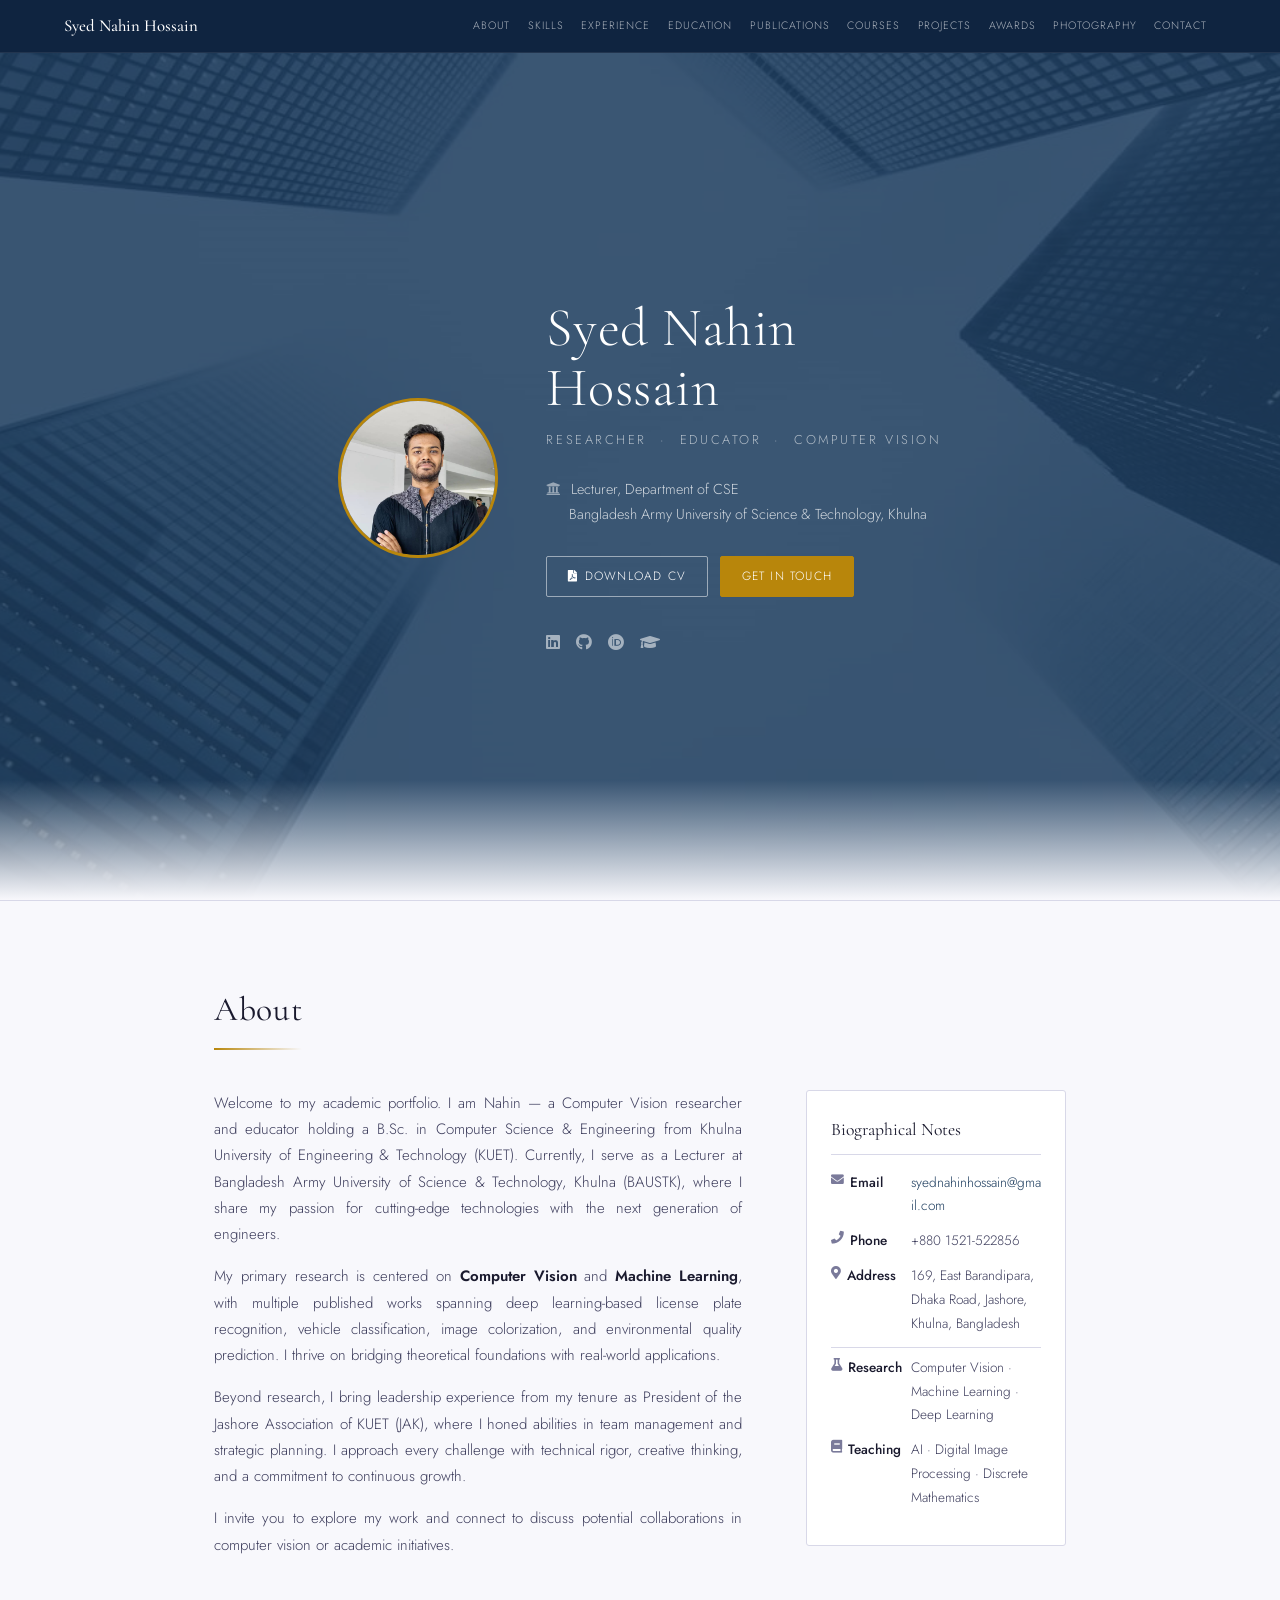
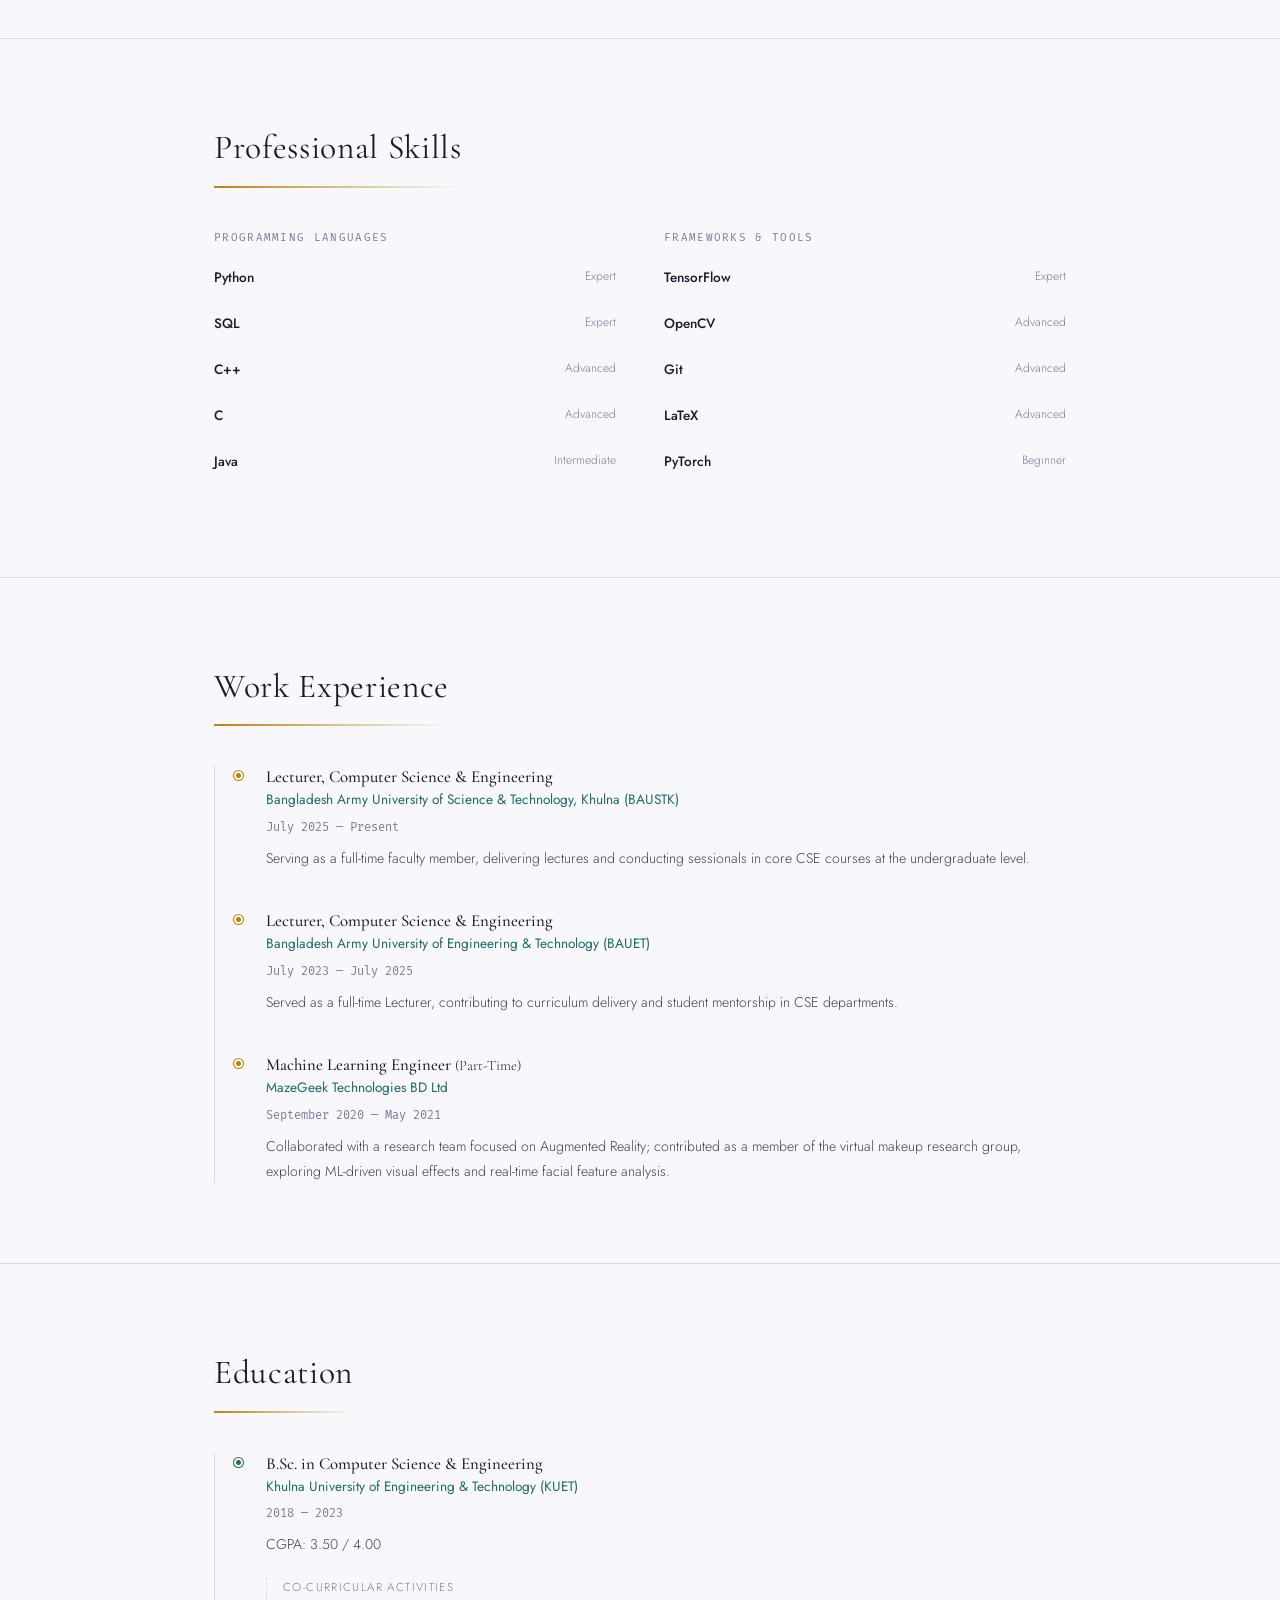
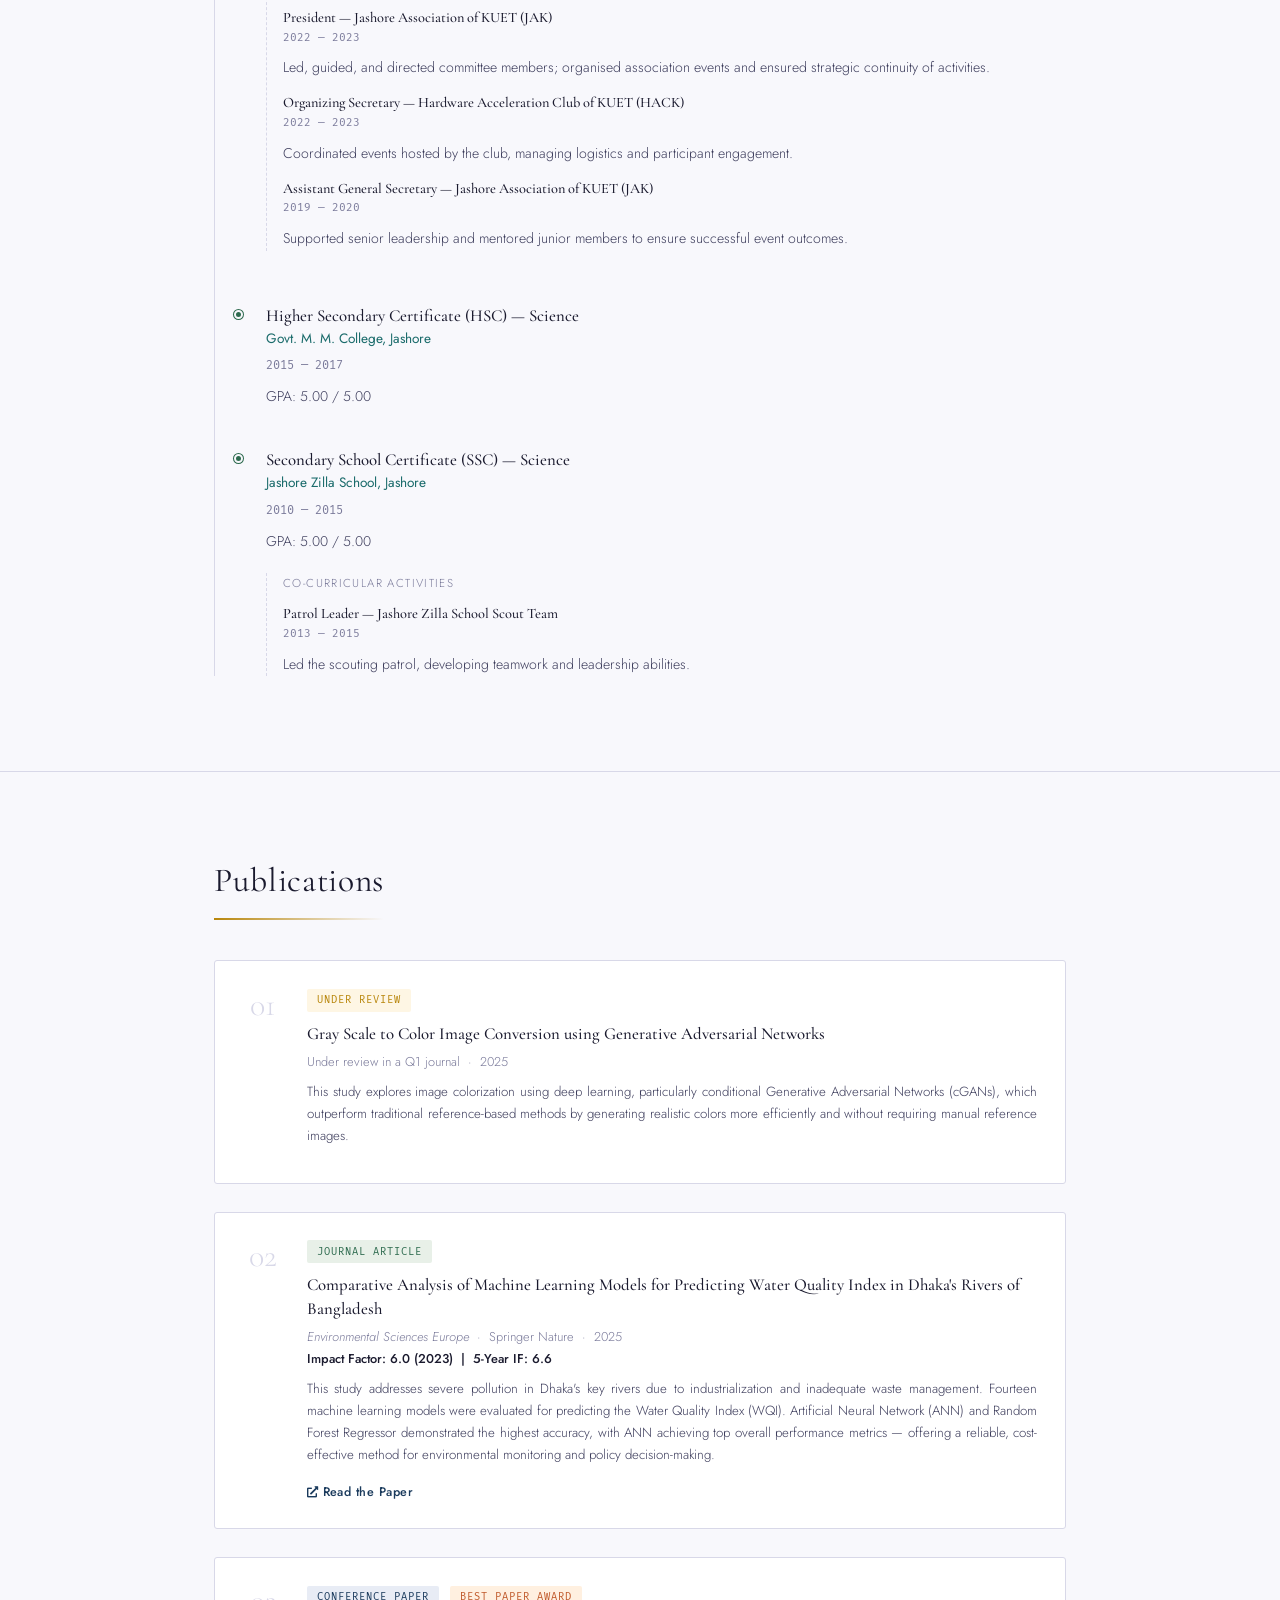
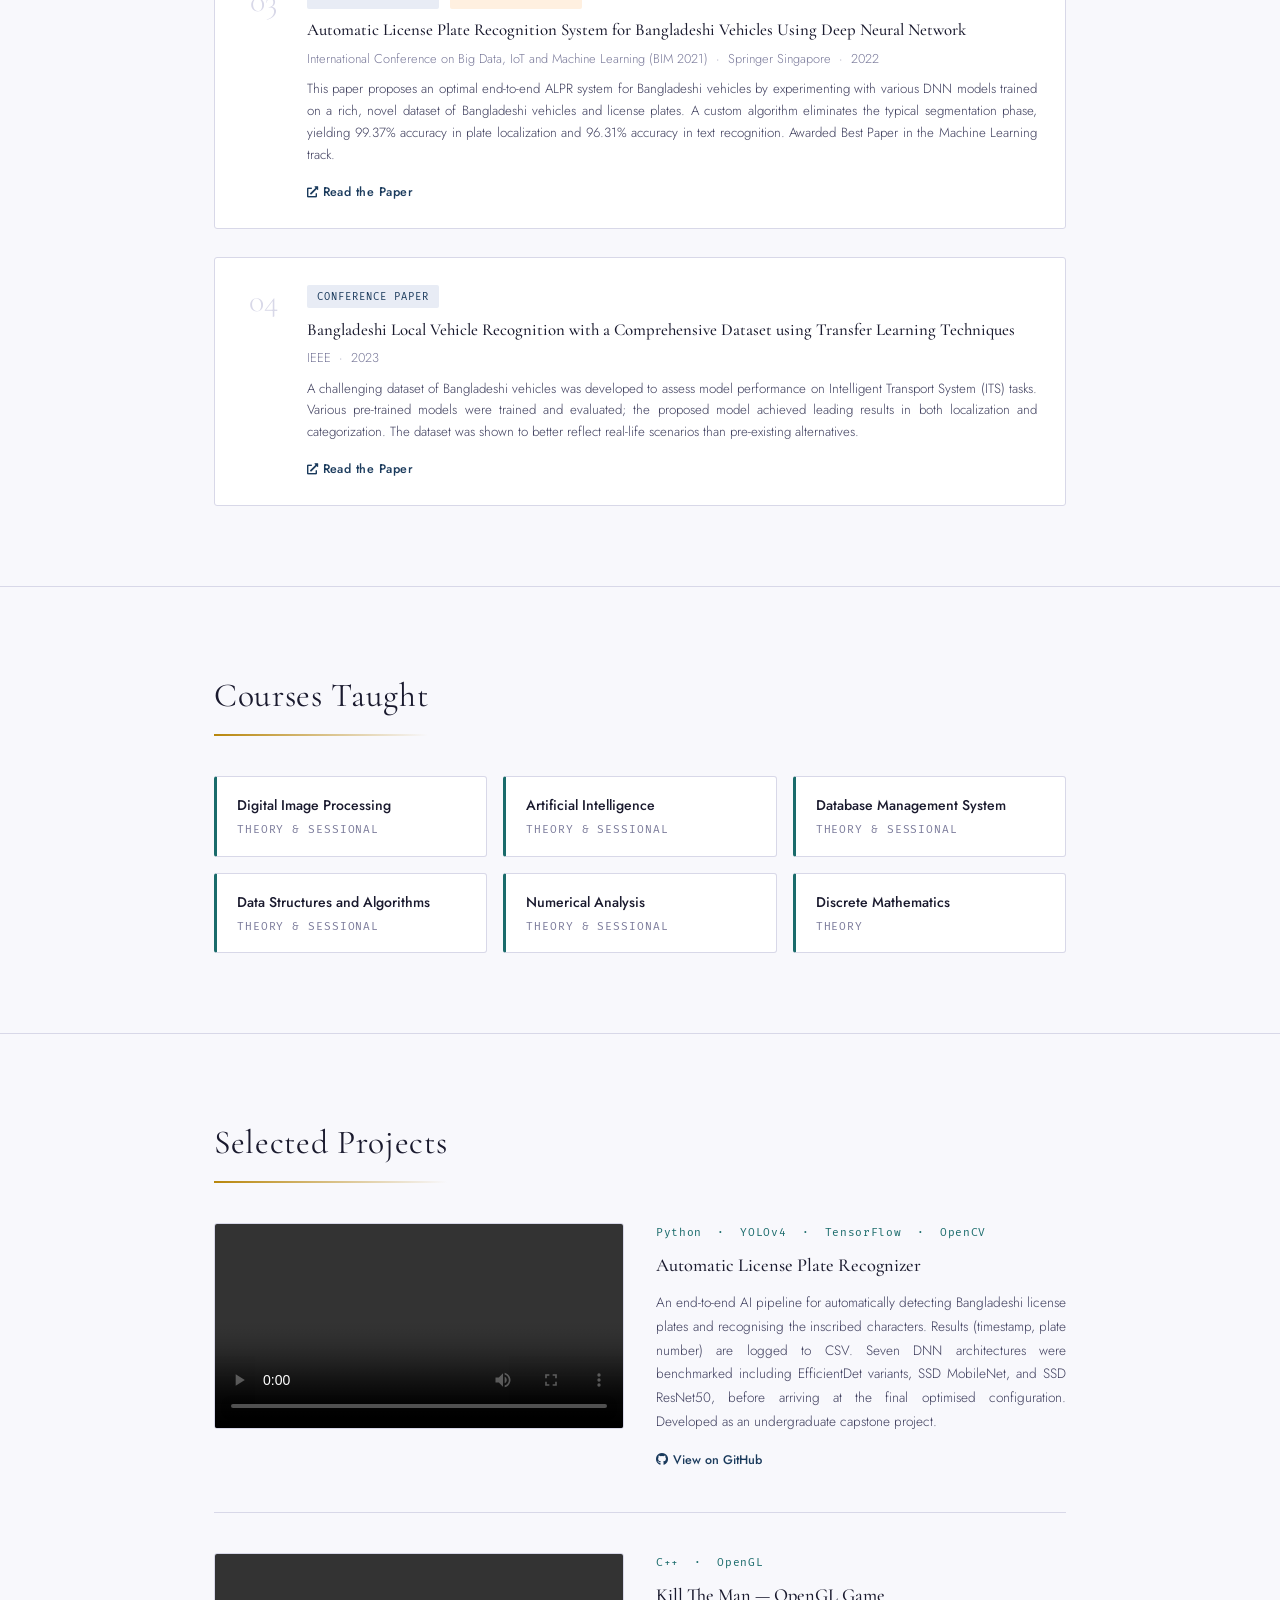
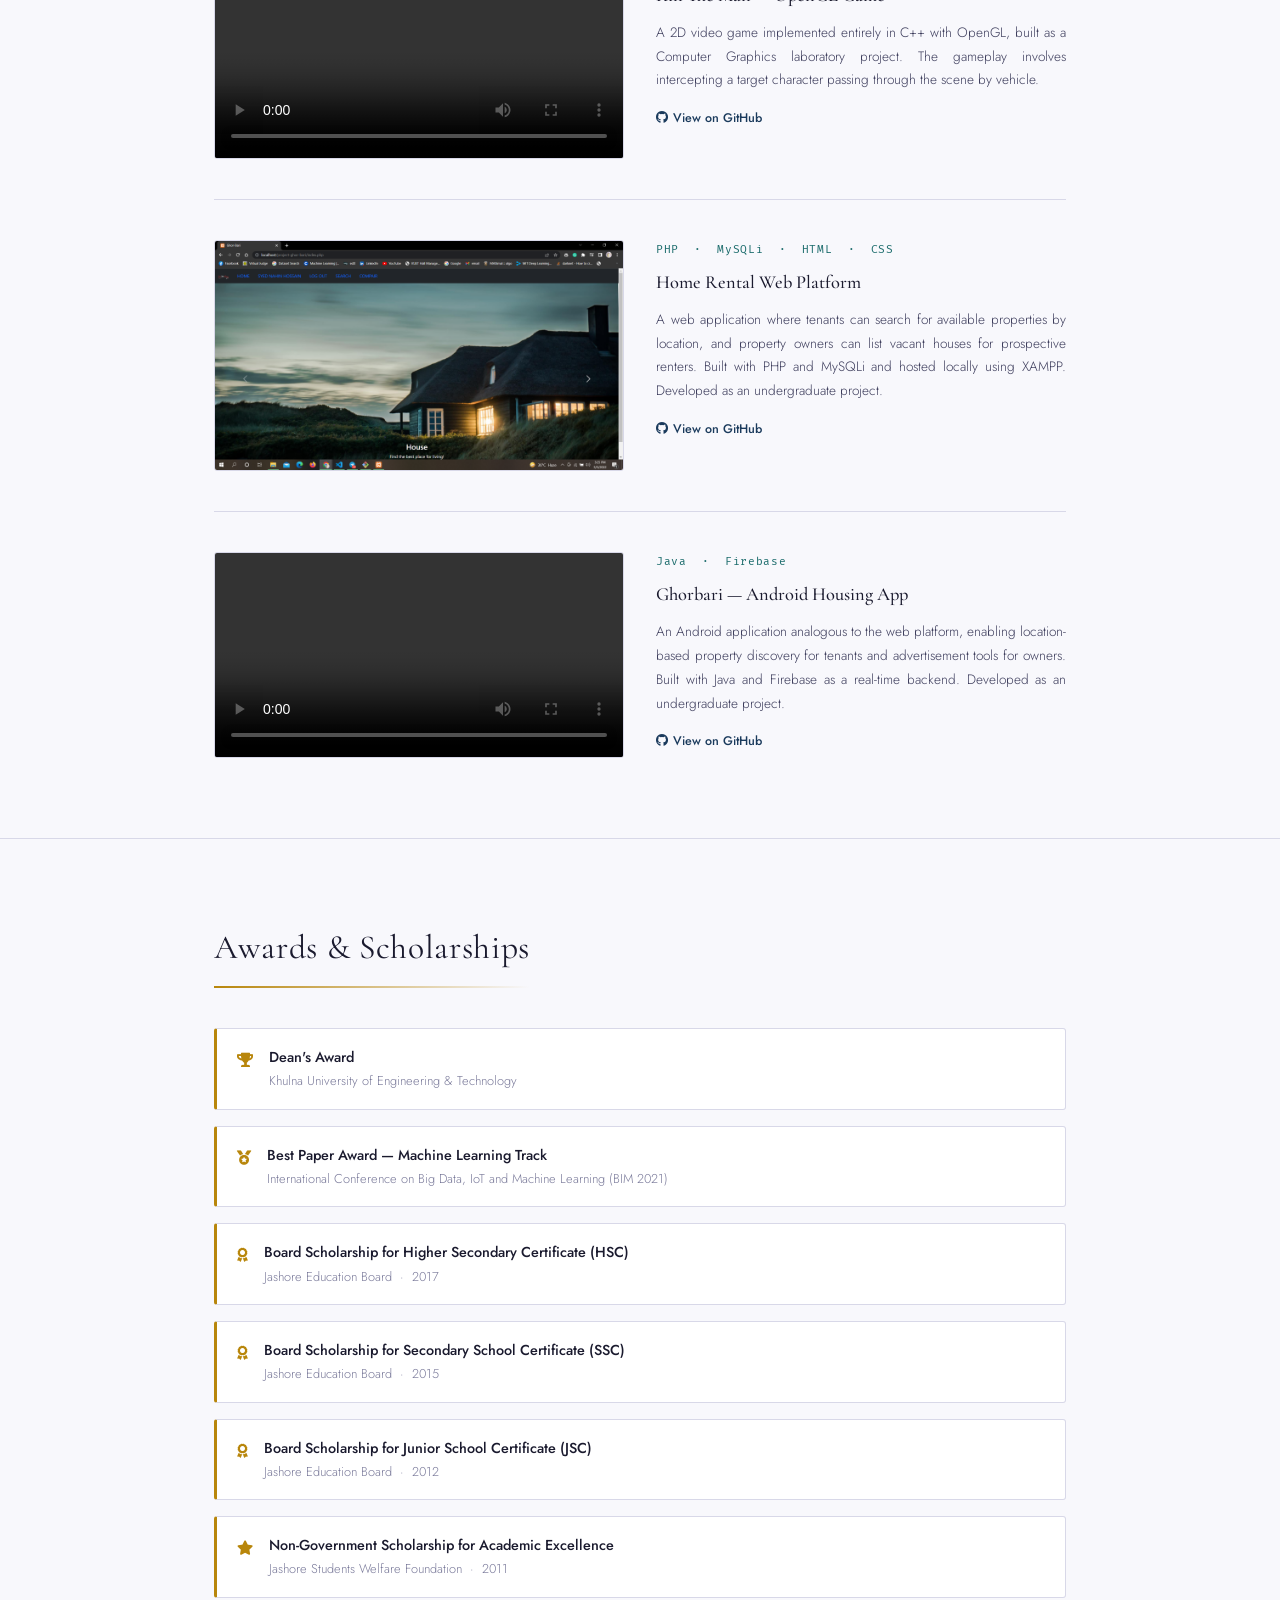
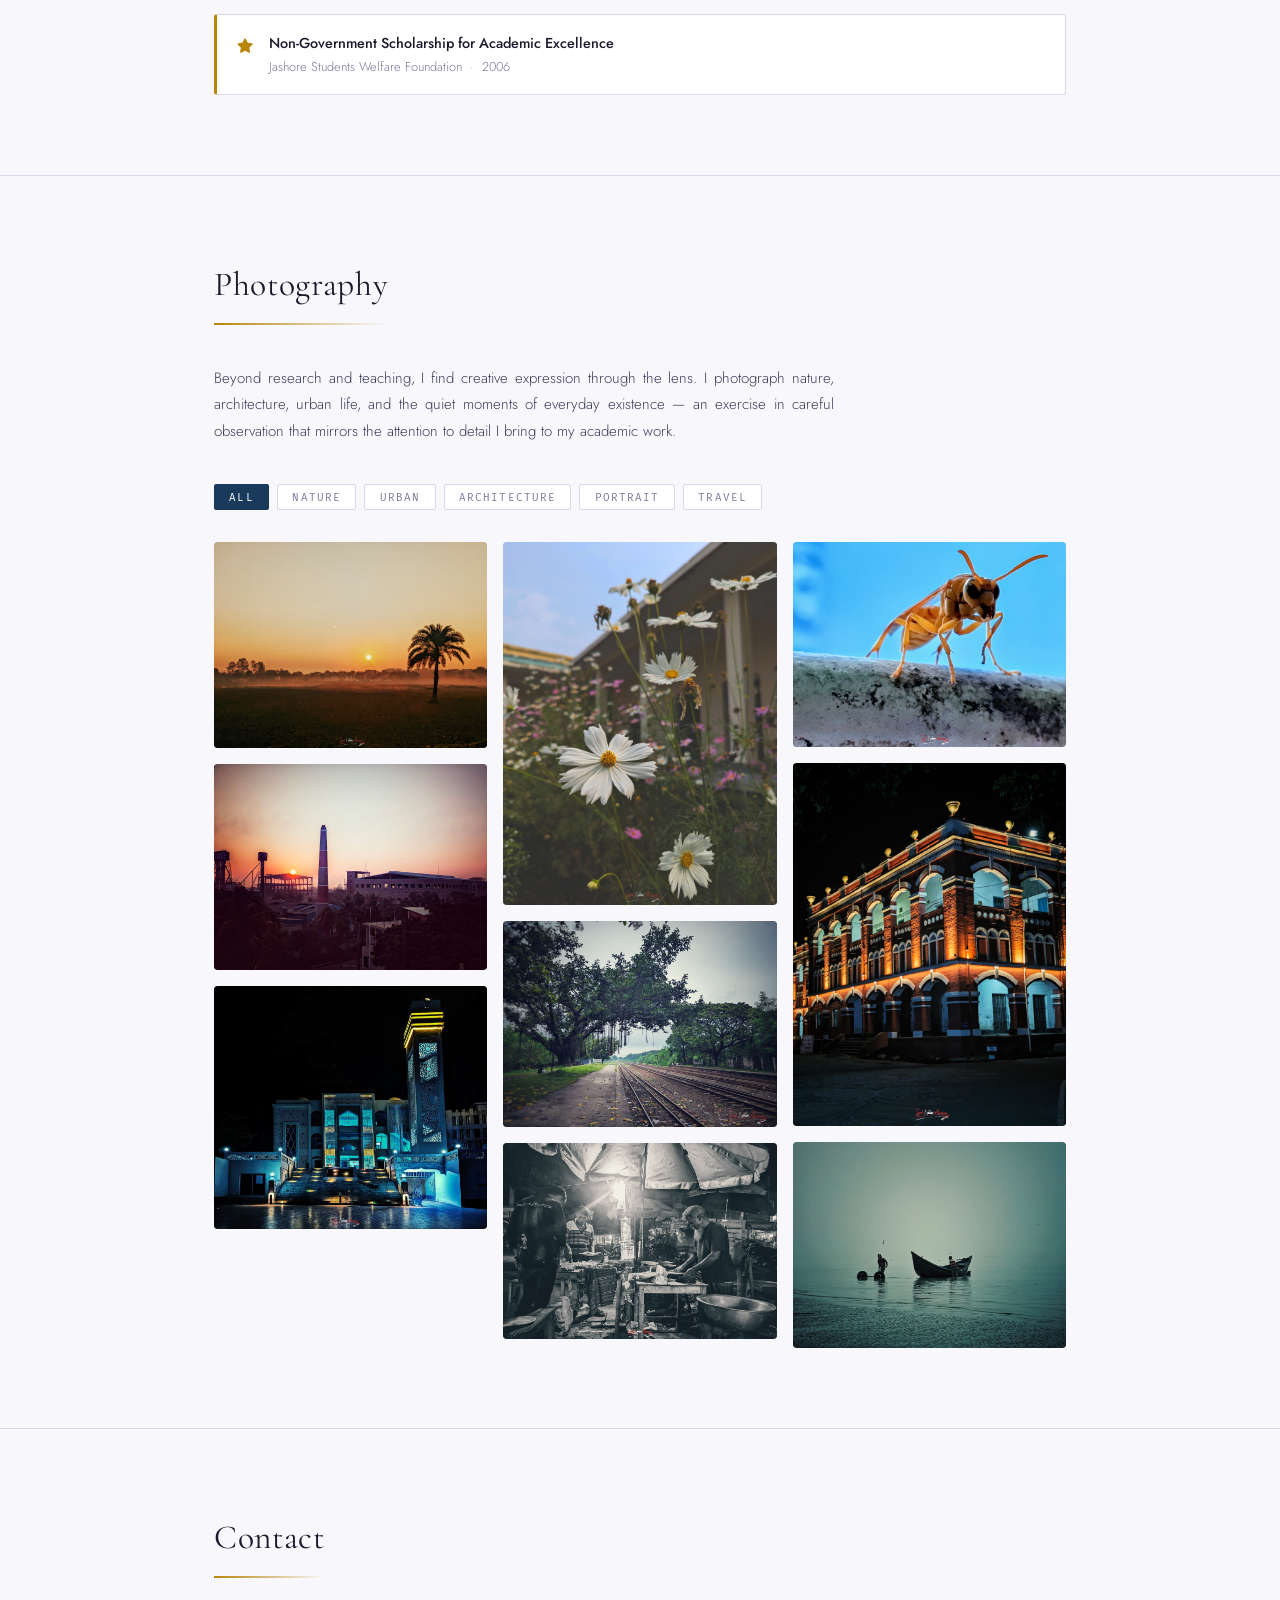
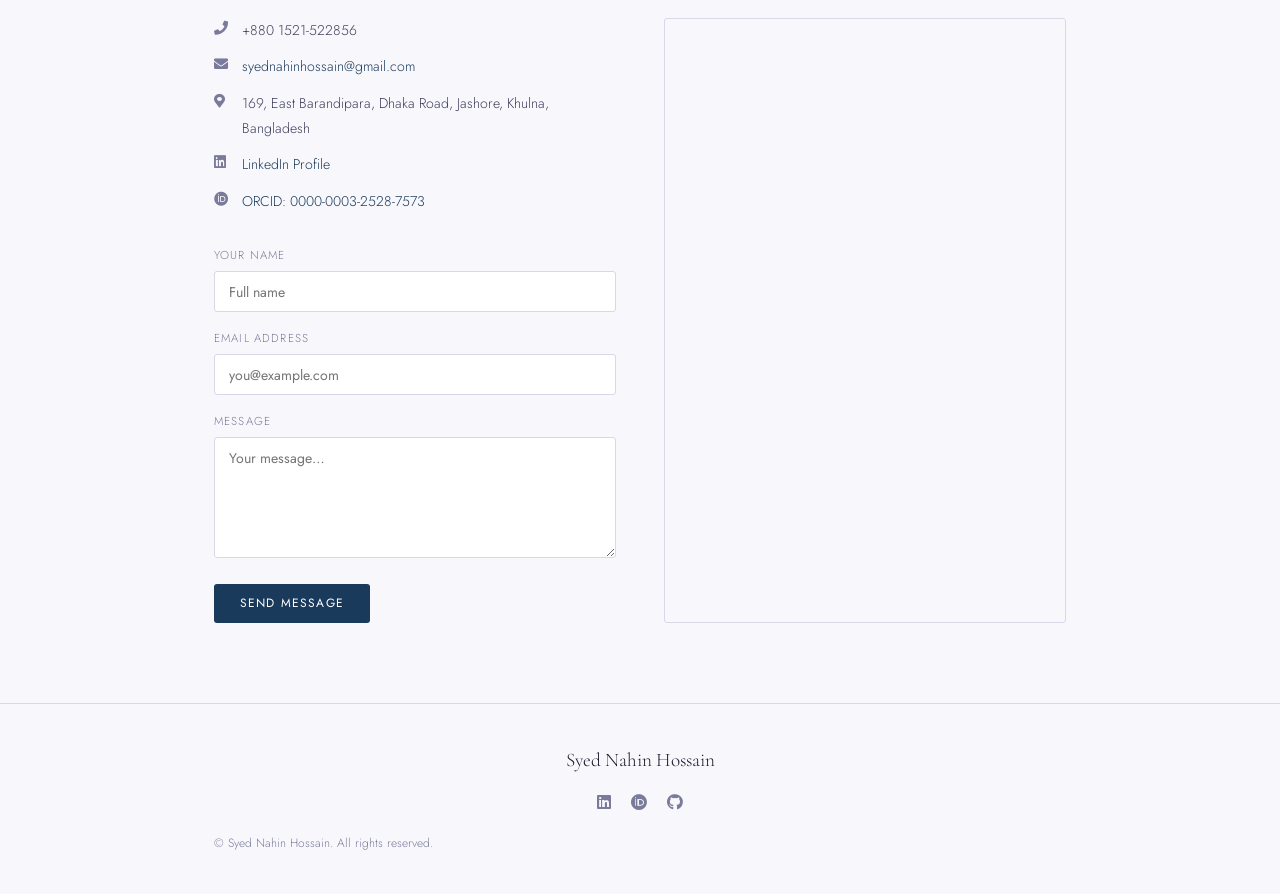
==== commit 3764a192: "Update index.html" ====
--- a/index.html
+++ b/index.html
@@ -1399,8 +1399,8 @@
         </div>
       </div>
 
-      <div class="photo-item" data-category="nature" data-title="Golden Hour" data-cat-label="Nature">
-        <img src="images/photography/PXL_20250530_122601970.jpg" alt="Golden Hour — Nature" loading="lazy">
+      <div class="photo-item" data-category="nature" data-title="Man in the Sea" data-cat-label="Nature">
+        <img src="images/photography/PXL_20250201_003606402.MP.jpg" alt="Man in the Sea — Nature" loading="lazy">
         <div class="photo-overlay">
           <div class="photo-caption">
             <div class="ph-cat">Nature</div>
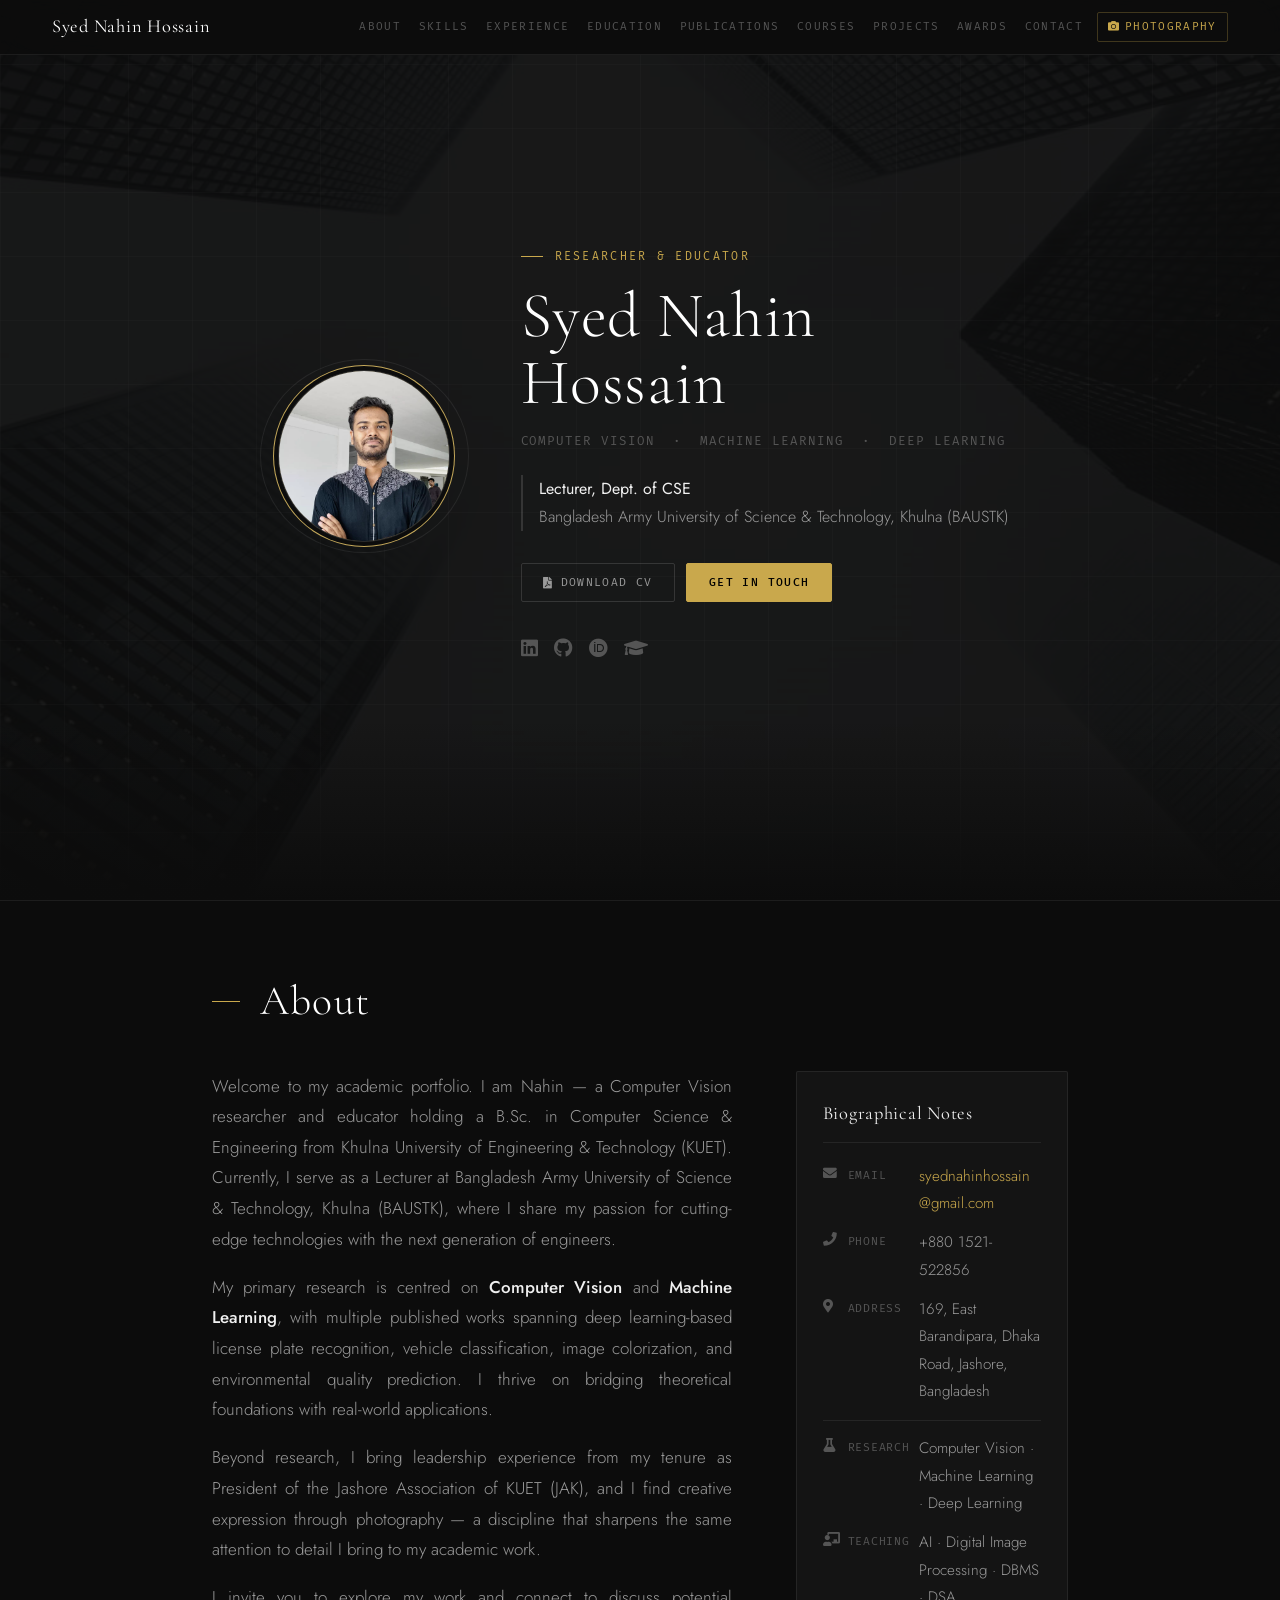
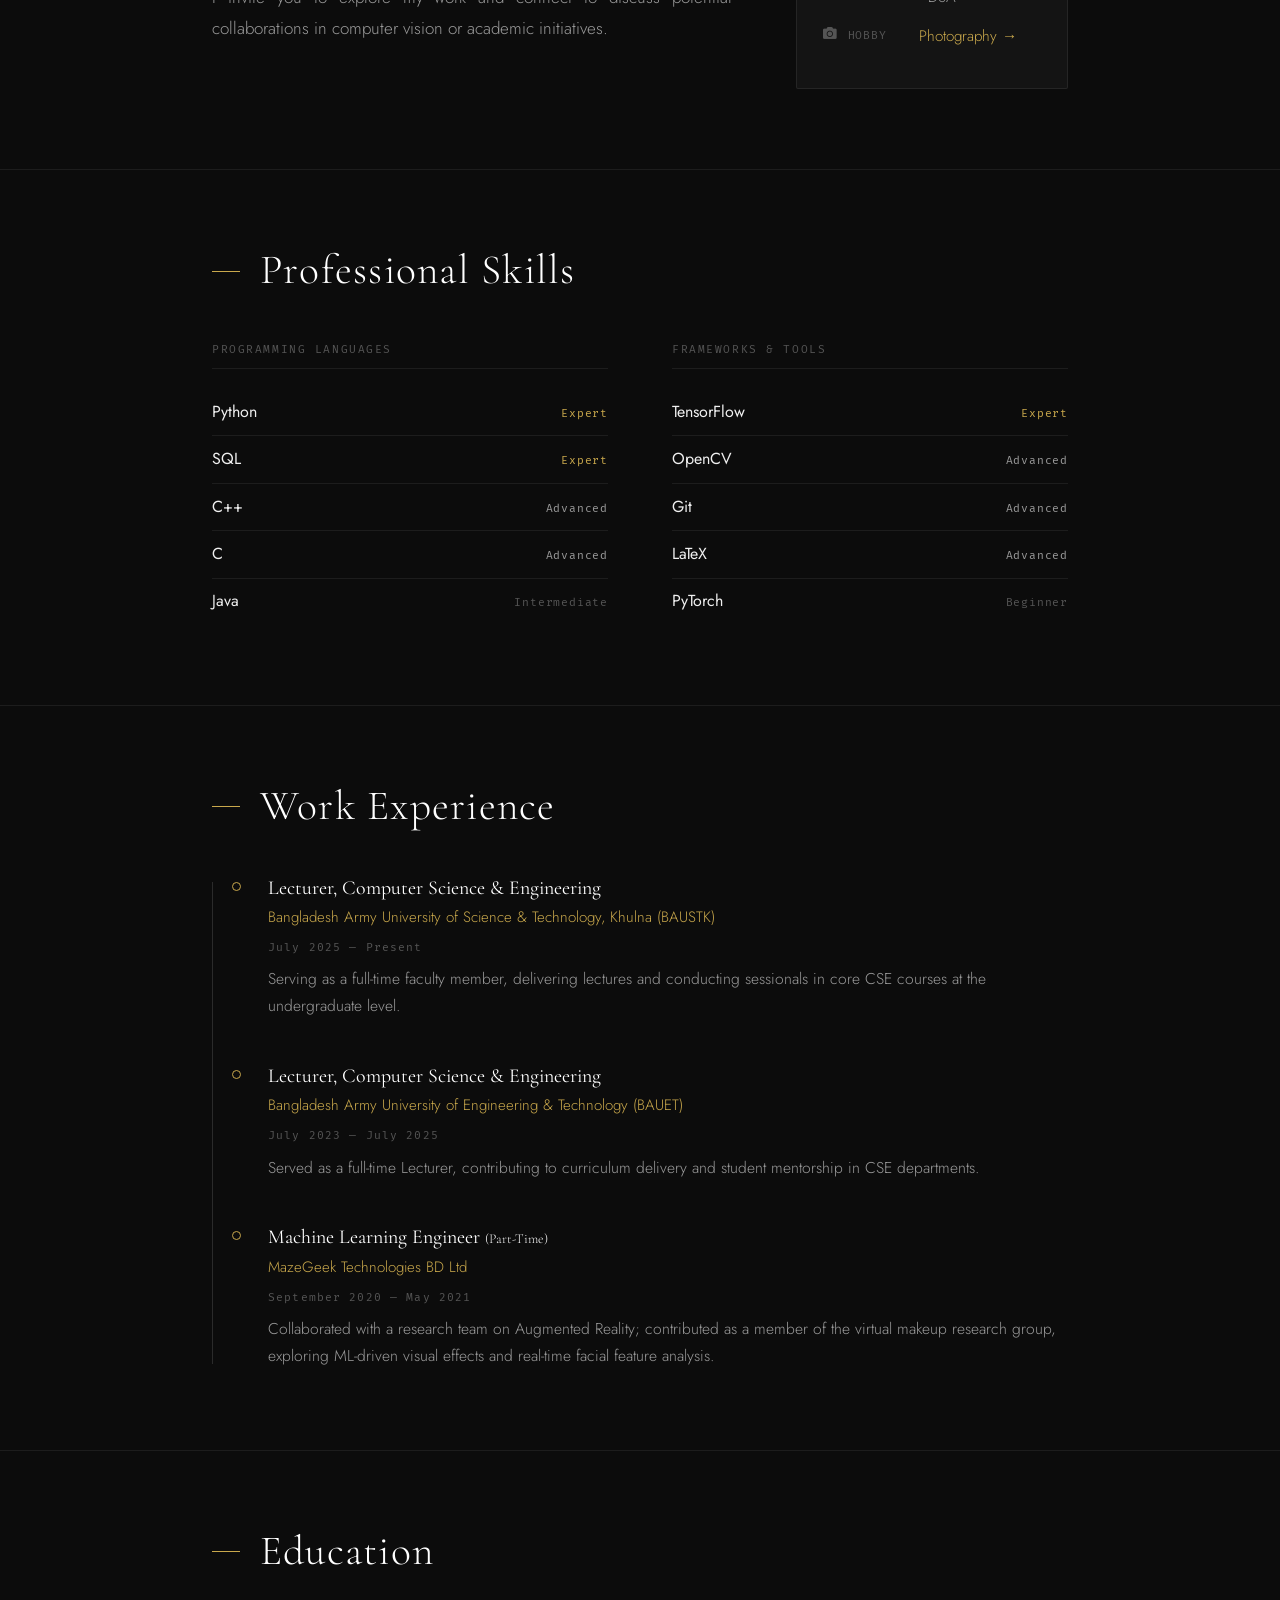
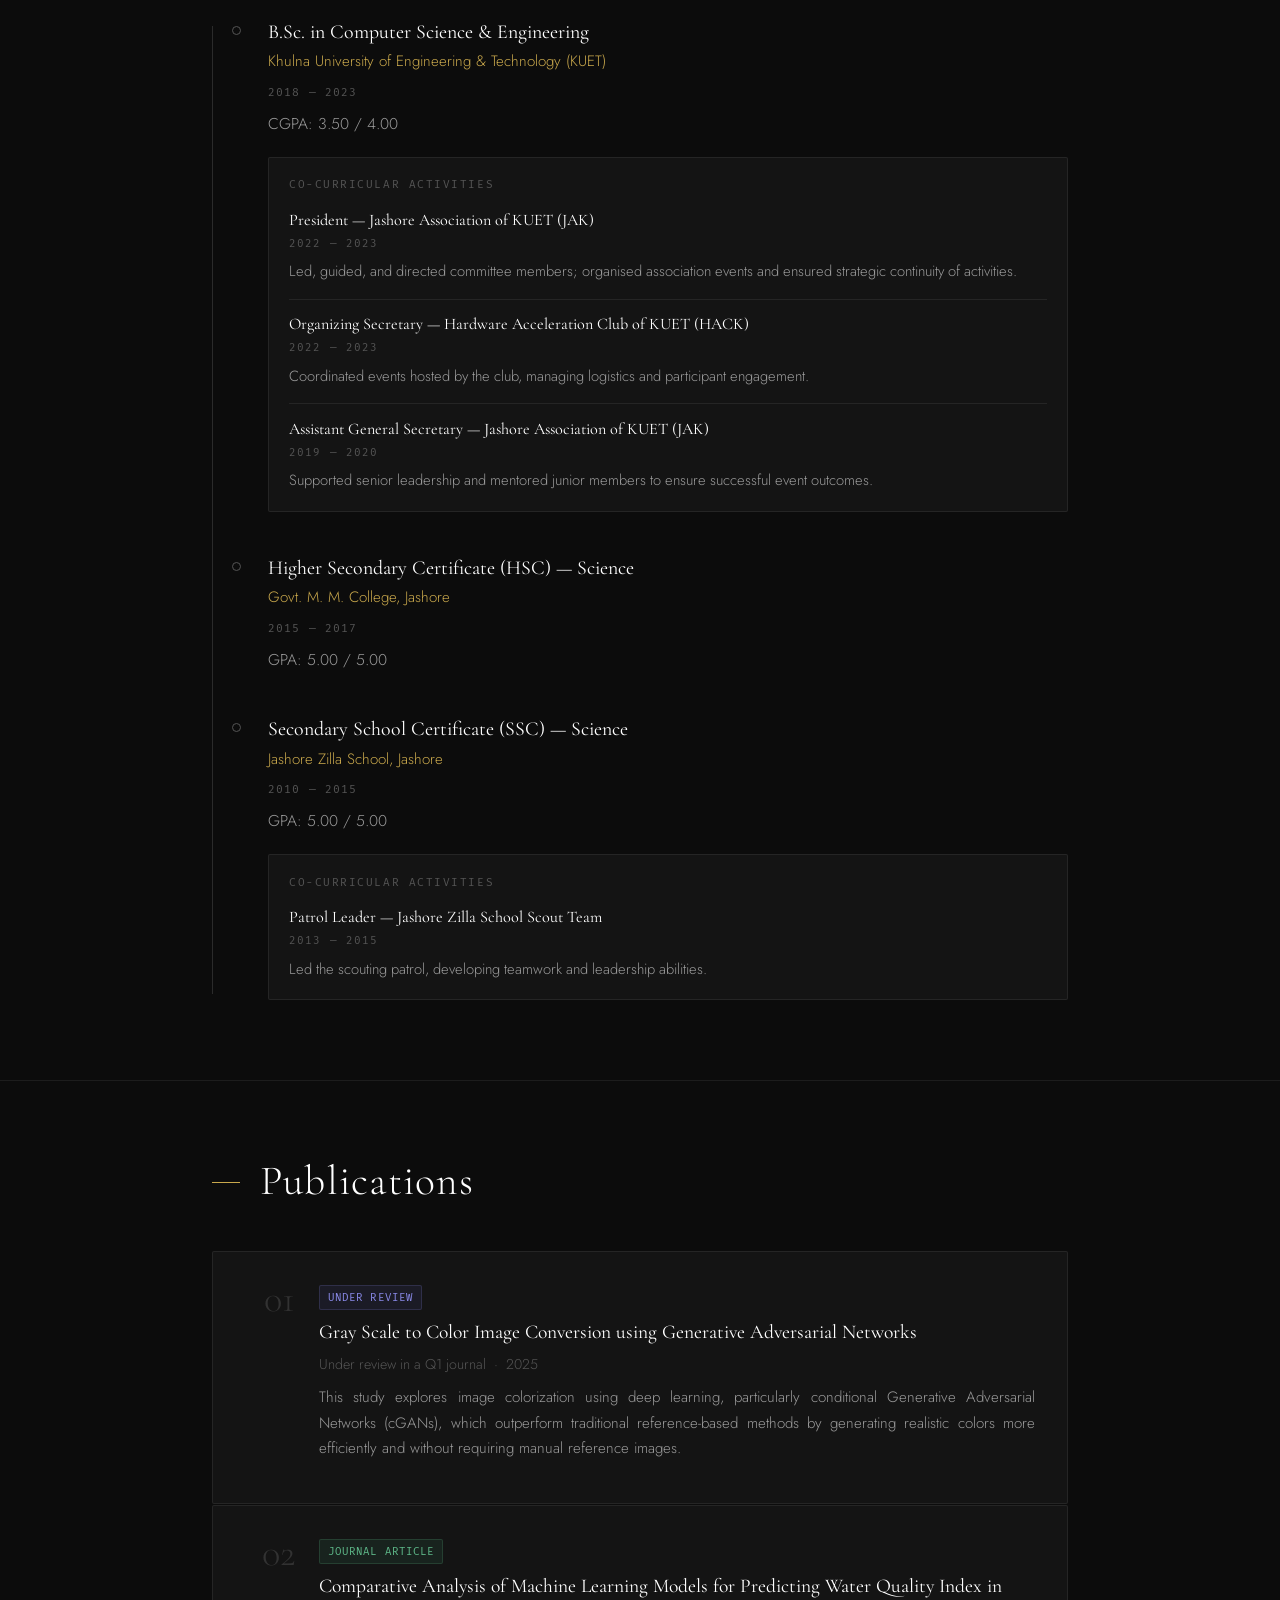
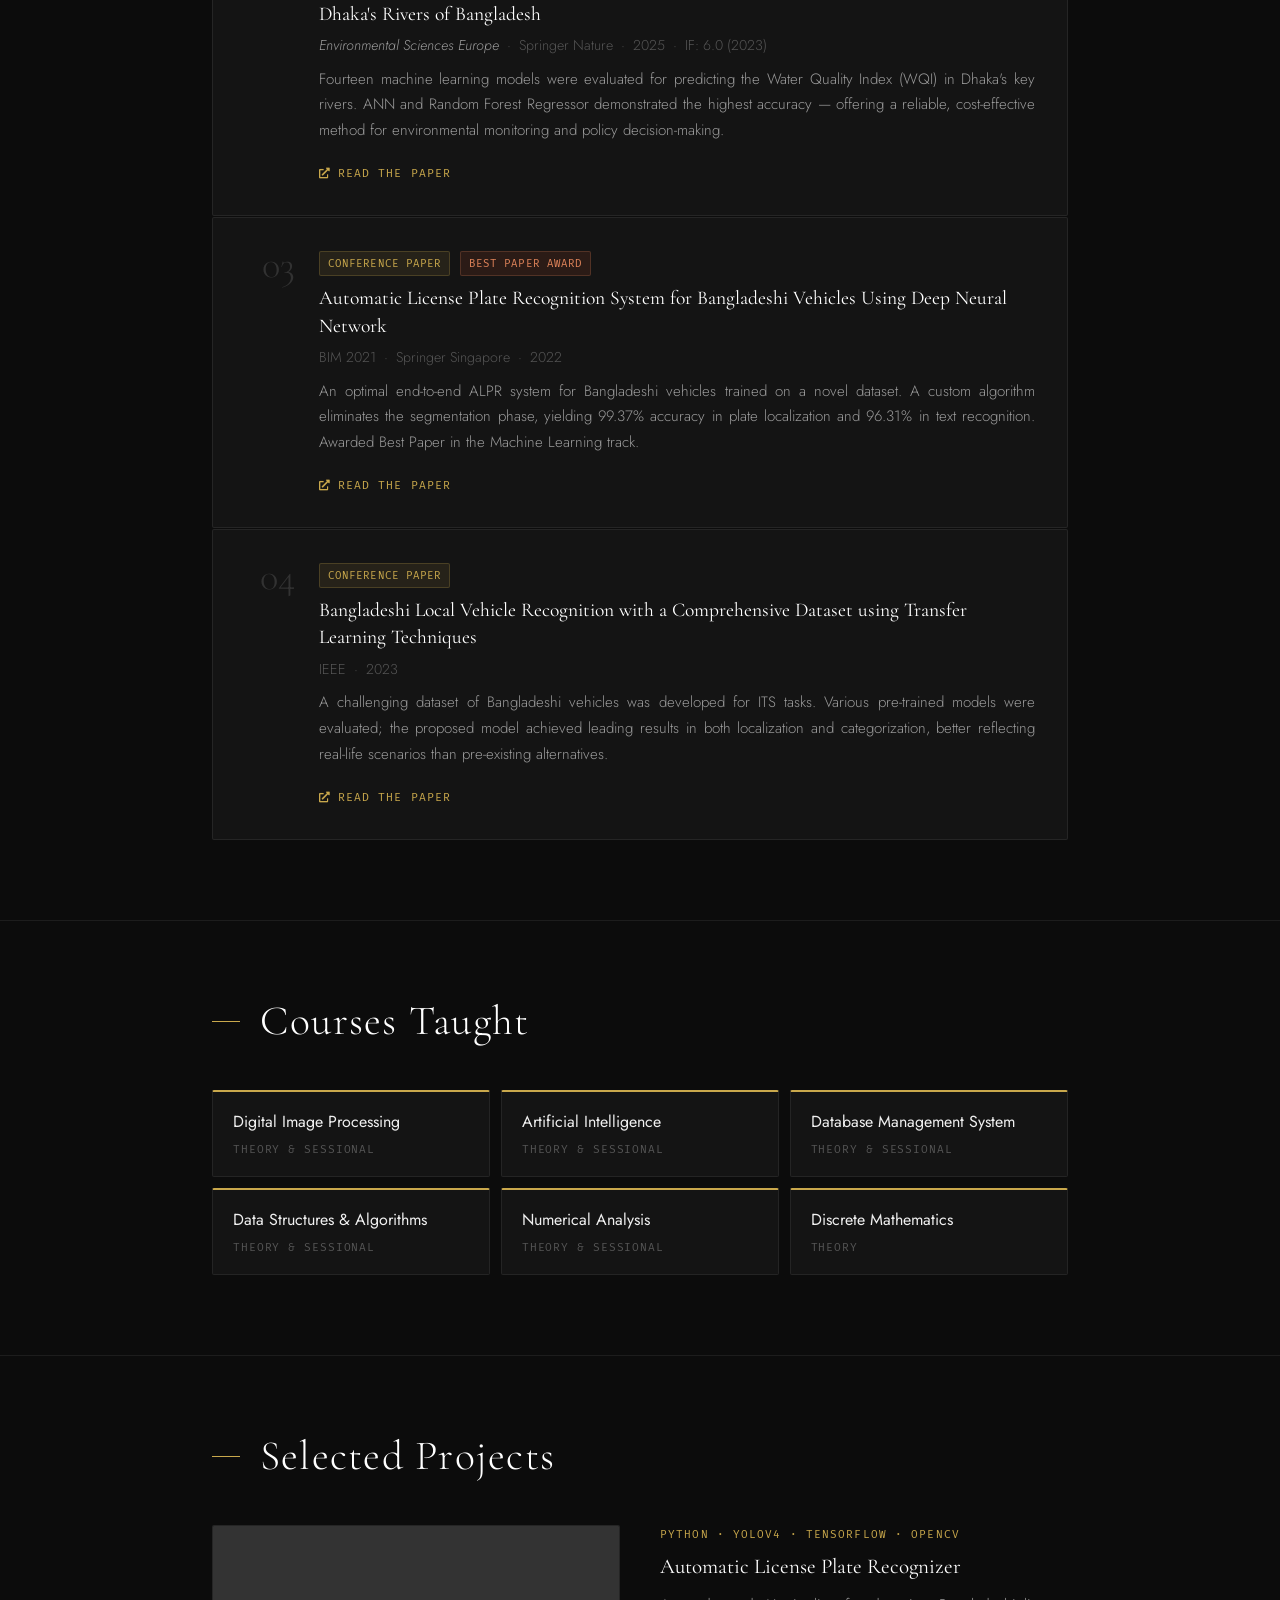
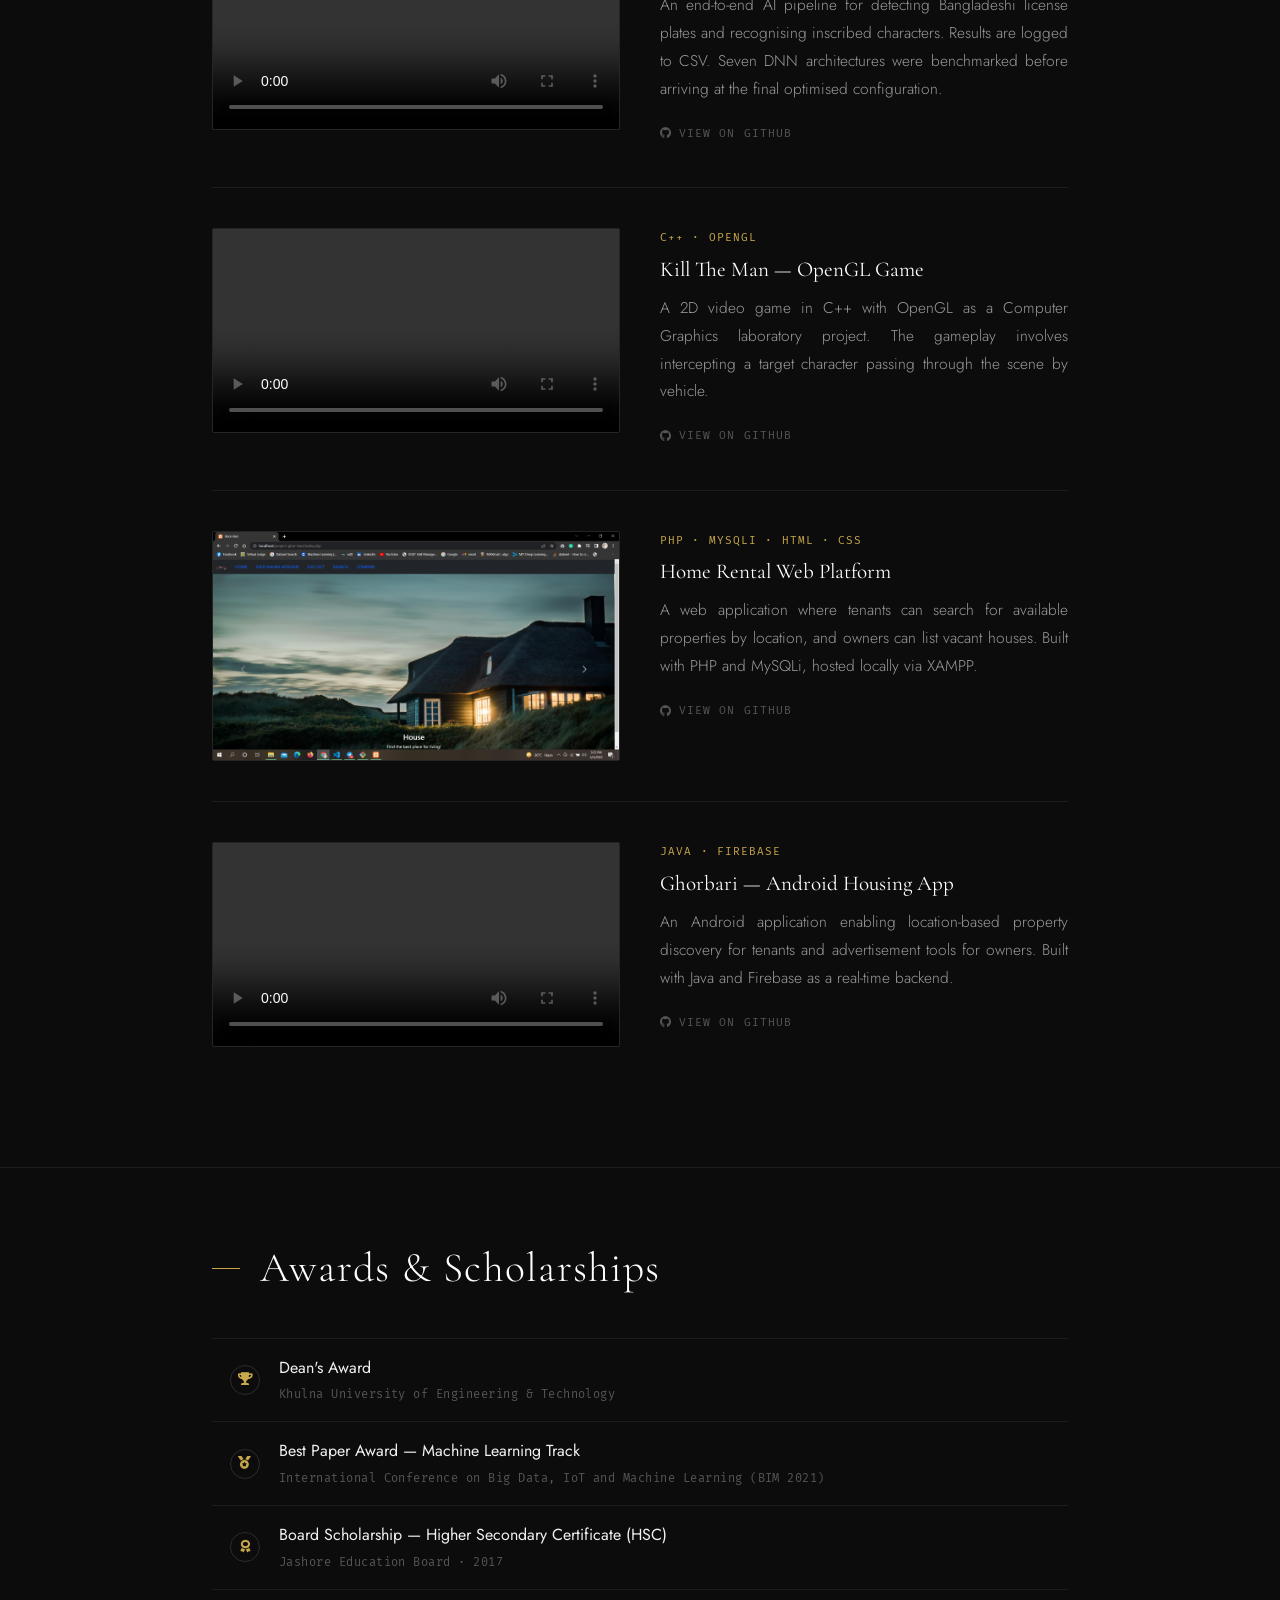
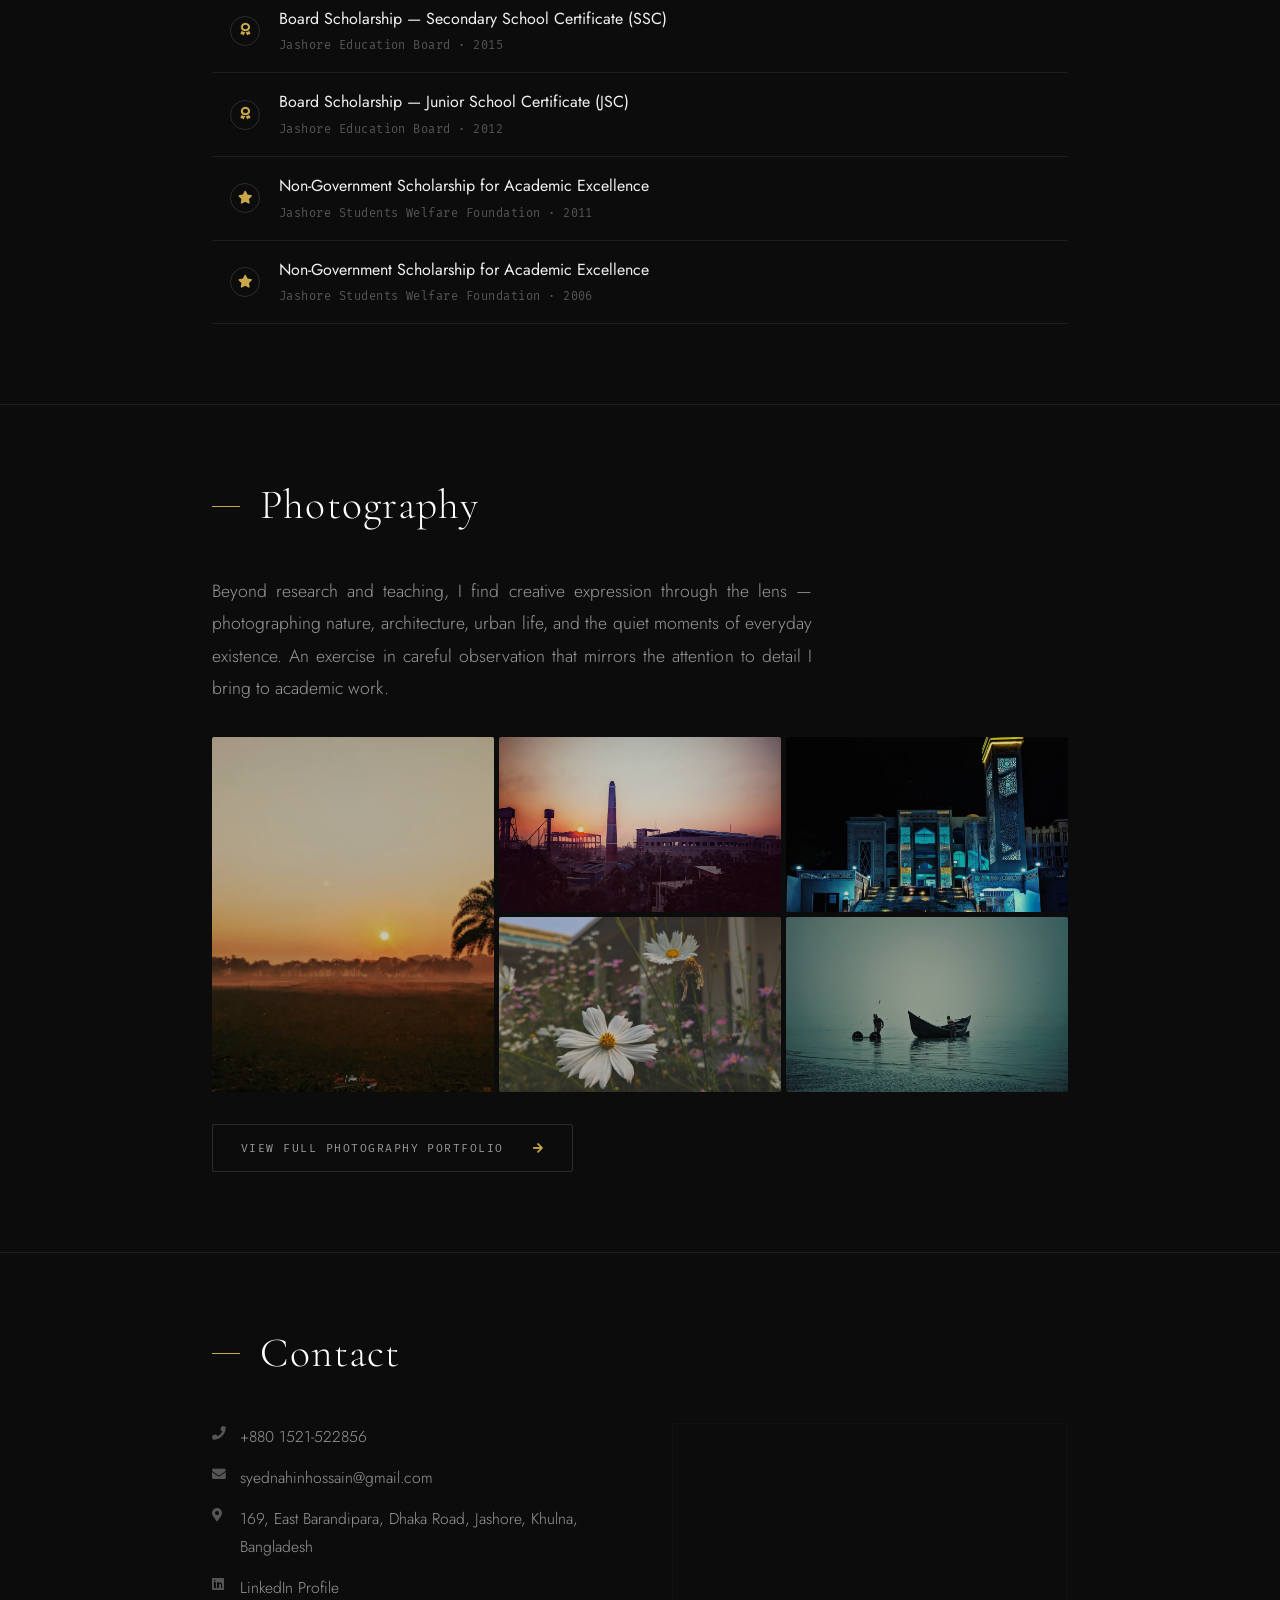
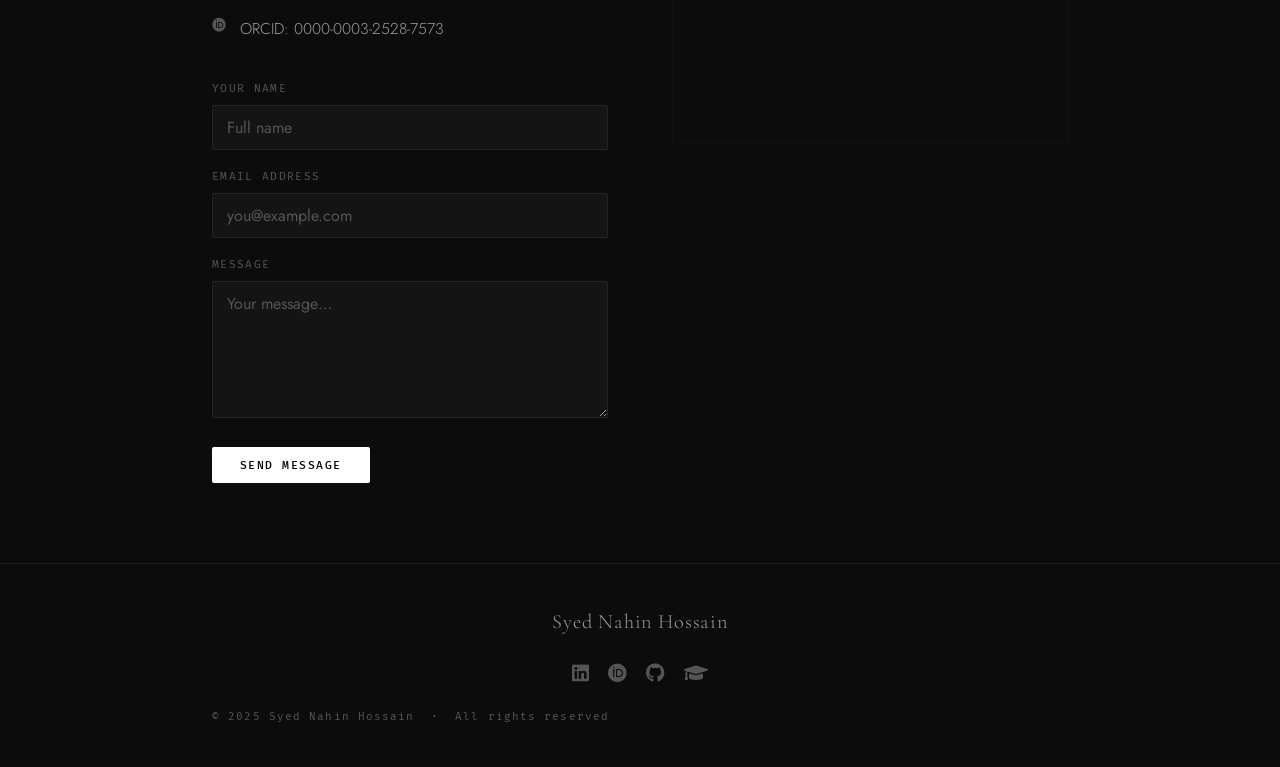
==== commit 8d987abd: "creating in bnw theme and make a separate page for my photography" ====
--- a/index.html
+++ b/index.html
@@ -4,799 +4,450 @@
   <meta charset="UTF-8">
   <meta http-equiv="X-UA-Compatible" content="IE=edge">
   <meta name="viewport" content="width=device-width, initial-scale=1">
-  <title>Syed Nahin Hossain — Researcher & Educator</title>
-
-  <!-- Fonts -->
+  <title>Syed Nahin Hossain — Researcher &amp; Educator</title>
+  <meta name="description" content="Academic portfolio of Syed Nahin Hossain — Computer Vision researcher and Lecturer at BAUSTK.">
   <link rel="preconnect" href="https://fonts.googleapis.com">
   <link rel="preconnect" href="https://fonts.gstatic.com" crossorigin>
-  <link href="https://fonts.googleapis.com/css2?family=Cormorant+Garamond:ital,wght@0,300;0,400;0,500;0,600;1,300;1,400&family=Jost:wght@300;400;500;600&family=Fira+Mono:wght@400;500&display=swap" rel="stylesheet">
-
-  <!-- Icons -->
+  <link href="https://fonts.googleapis.com/css2?family=Cormorant+Garamond:ital,wght@0,300;0,400;0,500;0,600;1,300;1,400;1,600&family=Jost:wght@300;400;500&family=Fira+Mono:wght@400;500&display=swap" rel="stylesheet">
   <link href="css/font-awesome/css/all.min.css?ver=1.2.1" rel="stylesheet">
-  
-
   <style>
-    /* ─── Reset & Base ─────────────────────────────────────── */
-    *, *::before, *::after { box-sizing: border-box; margin: 0; padding: 0; }
-
-    :root {
-      --ink:        #1a1a2e;
-      --ink-light:  #3d3d5c;
-      --muted:      #7a7a9a;
-      --rule:       #d8d8e8;
-      --bg:         #f8f8fc;
-      --paper:      #ffffff;
-      --accent:     #1a3a5c;
-      --accent2:    #b8860b;
-      --success:    #2e6b4f;
-      --teal:       #1a6b6b;
-
-      --serif:      'Cormorant Garamond', Georgia, serif;
-      --sans:       'Jost', 'Segoe UI', sans-serif;
-      --mono:       'Fira Mono', monospace;
-
-      --max-w:      900px;
-      --section-gap: 5rem;
-      --card-radius: 3px;
-    }
-
-    html { scroll-behavior: smooth; }
-
-    body {
-      font-family: var(--sans);
-      font-weight: 300;
-      font-size: 15px;
-      line-height: 1.75;
-      color: var(--ink);
-      background: var(--bg);
-    }
-
-    p { text-align: justify; color: var(--ink-light); }
-    a { color: var(--accent); text-decoration: none; }
-    a:hover { text-decoration: underline; text-underline-offset: 3px; }
-    strong, b { font-weight: 600; color: var(--ink); }
-
-    /* ─── Typography helpers ────────────────────────────────── */
-    .serif   { font-family: var(--serif); }
-    .section-title {
-      font-family: var(--serif);
-      font-weight: 400;
-      font-size: 2.1rem;
-      letter-spacing: 0.02em;
-      color: var(--ink);
-      position: relative;
-      display: inline-block;
-      margin-bottom: 2.5rem;
-    }
-    .section-title::after {
-      content: '';
-      display: block;
-      margin-top: 0.5rem;
-      height: 2px;
-      width: 100%;
-      background: linear-gradient(90deg, var(--accent2), transparent);
-    }
-
-    .label {
-      font-family: var(--mono);
-      font-size: 0.68rem;
-      letter-spacing: 0.12em;
-      text-transform: uppercase;
-      color: var(--muted);
-    }
-
-    /* ─── Layout ────────────────────────────────────────────── */
-    .container { max-width: var(--max-w); margin: 0 auto; padding: 0 1.5rem; }
-
-    section { padding: var(--section-gap) 0; border-top: 1px solid var(--rule); }
-    section:first-of-type { border-top: none; }
-
-    /* ─── Navigation ────────────────────────────────────────── */
-    #nav {
-      position: fixed;
-      top: 0; left: 0; right: 0;
-      z-index: 100;
-      background: #0f2440;
-      border-bottom: 1px solid rgba(255,255,255,0.08);
-    }
-    #nav .inner {
-      max-width: 1200px;
-      margin: 0 auto;
-      padding: 0 1.5rem;
-      height: 52px;
-      display: flex;
-      align-items: center;
-      justify-content: space-between;
-      gap: 1.5rem;
-    }
-    #nav .brand {
-      font-family: var(--serif);
-      font-size: 1.05rem;
-      font-weight: 500;
-      color: #ffffff;
-      white-space: nowrap;
-      flex-shrink: 0;
-    }
-    #nav ul {
-      list-style: none;
-      display: flex;
-      flex-wrap: nowrap;
-      gap: 0;
-      align-items: center;
-    }
-    #nav ul li a {
-      font-size: 0.67rem;
-      letter-spacing: 0.09em;
-      text-transform: uppercase;
-      color: rgba(255,255,255,0.65);
-      padding: 0.35rem 0.55rem;
-      display: block;
-      transition: color 0.2s;
-      white-space: nowrap;
-    }
-    #nav ul li a:hover { color: var(--accent2); text-decoration: none; }
-    #nav ul li a.active { color: #ffffff; }
-
-    /* Hamburger (mobile) */
-    #nav-toggle {
-      display: none;
-      background: none;
-      border: none;
-      cursor: pointer;
-      padding: 0.4rem;
-      flex-direction: column;
-      gap: 5px;
-    }
-    #nav-toggle span {
-      display: block;
-      width: 22px;
-      height: 2px;
-      background: rgba(255,255,255,0.8);
-      border-radius: 2px;
-      transition: all 0.3s;
-    }
-
-    /* ─── Hero ──────────────────────────────────────────────── */
-    #hero {
-      min-height: 100vh;
-      display: flex;
-      align-items: center;
-      background: var(--accent);
-      position: relative;
-      overflow: hidden;
-      border-top: none;
-    }
-    #hero::before {
-      content: '';
-      position: absolute;
-      inset: 0;
-      background: url('images/header-background.jpg') center/cover no-repeat;
-      opacity: 0.15;
-    }
-    #hero::after {
-      content: '';
-      position: absolute;
-      bottom: 0; left: 0; right: 0;
-      height: 120px;
-      background: linear-gradient(transparent, var(--bg));
-    }
-    #hero .hero-content {
-      position: relative;
-      z-index: 2;
-      display: grid;
-      grid-template-columns: 160px 1fr;
-      gap: 3rem;
-      align-items: center;
-    }
-    #hero .avatar-wrap img {
-      width: 160px;
-      height: 160px;
-      border-radius: 50%;
-      object-fit: cover;
-      border: 3px solid var(--accent2);
-      display: block;
-    }
-    #hero .hero-text .name {
-      font-family: var(--serif);
-      font-size: 3.4rem;
-      font-weight: 300;
-      color: #ffffff;
-      line-height: 1.1;
-      letter-spacing: 0.01em;
-    }
-    #hero .hero-text .tagline {
-      font-family: var(--sans);
-      font-size: 0.8rem;
-      letter-spacing: 0.2em;
-      text-transform: uppercase;
-      color: rgba(255,255,255,0.6);
-      margin-top: 0.6rem;
-      margin-bottom: 1.6rem;
-    }
-    #hero .hero-text .affiliation {
-      font-size: 0.9rem;
-      color: rgba(255,255,255,0.75);
-      margin-bottom: 1.8rem;
-    }
-    #hero .hero-text .affiliation i { margin-right: 0.4rem; opacity: 0.65; }
-    .hero-actions { display: flex; gap: 0.75rem; flex-wrap: wrap; margin-bottom: 2rem; }
-    .btn-outline-light-custom {
-      padding: 0.55rem 1.3rem;
-      border: 1px solid rgba(255,255,255,0.5);
-      color: #fff;
-      font-size: 0.75rem;
-      letter-spacing: 0.1em;
-      text-transform: uppercase;
-      border-radius: 2px;
-      transition: all 0.2s;
-      background: transparent;
-    }
-    .btn-outline-light-custom:hover {
-      background: rgba(255,255,255,0.12);
-      text-decoration: none;
-      color: #fff;
-    }
-    .btn-gold {
-      padding: 0.55rem 1.3rem;
-      background: var(--accent2);
-      border: 1px solid var(--accent2);
-      color: #fff;
-      font-size: 0.75rem;
-      letter-spacing: 0.1em;
-      text-transform: uppercase;
-      border-radius: 2px;
-      transition: all 0.2s;
-    }
-    .btn-gold:hover { background: #a07808; text-decoration: none; color: #fff; }
-    .hero-social { display: flex; gap: 1rem; }
-    .hero-social a {
-      color: rgba(255,255,255,0.55);
-      font-size: 1rem;
-      transition: color 0.2s;
-    }
-    .hero-social a:hover { color: var(--accent2); text-decoration: none; }
-
-    /* ─── About ─────────────────────────────────────────────── */
-    #about .about-grid {
-      display: grid;
-      grid-template-columns: 1fr 260px;
-      gap: 4rem;
-      align-items: start;
-    }
-    #about .about-grid p + p { margin-top: 1rem; }
-    #about .bio-card {
-      background: var(--paper);
-      border: 1px solid var(--rule);
-      border-radius: var(--card-radius);
-      padding: 1.5rem;
-    }
-    #about .bio-card h3 {
-      font-family: var(--serif);
-      font-weight: 400;
-      font-size: 1.1rem;
-      margin-bottom: 1rem;
-      padding-bottom: 0.5rem;
-      border-bottom: 1px solid var(--rule);
-    }
-    .bio-row {
-      display: flex;
-      gap: 0.75rem;
-      margin-bottom: 0.7rem;
-      font-size: 0.85rem;
-    }
-    .bio-row .bio-label {
-      font-weight: 500;
-      color: var(--ink);
-      min-width: 68px;
-      display: flex;
-      align-items: flex-start;
-      gap: 0.35rem;
-    }
-    .bio-row .bio-label i { color: var(--muted); margin-top: 3px; font-size: 0.8rem; }
-    .bio-row .bio-val { color: var(--ink-light); word-break: break-word; }
-
-    /* ─── Skills ─────────────────────────────────────────────── */
-    #skills .skills-grid {
-      display: grid;
-      grid-template-columns: 1fr 1fr;
-      gap: 0 3rem;
-    }
-    .skill-item { margin-bottom: 1.4rem; }
-    .skill-header {
-      display: flex;
-      justify-content: space-between;
-      margin-bottom: 0.4rem;
-      font-size: 0.85rem;
-    }
-    .skill-header .skill-name { font-weight: 500; color: var(--ink); }
-    .skill-header .skill-level { color: var(--muted); font-size: 0.75rem; }
-    .skill-bar {
-      height: 4px;
-      background: var(--rule);
-      border-radius: 2px;
-      overflow: hidden;
-    }
-    .skill-bar-fill {
-      height: 100%;
-      border-radius: 2px;
-      background: linear-gradient(90deg, var(--accent), var(--teal));
-      transform-origin: left;
-      animation: barGrow 1s ease both;
-    }
-    @keyframes barGrow { from { transform: scaleX(0); } to { transform: scaleX(1); } }
-
-    /* ─── Timeline ───────────────────────────────────────────── */
-    .timeline { position: relative; padding-left: 1.5rem; }
-    .timeline::before {
-      content: '';
-      position: absolute;
-      left: 0; top: 0; bottom: 0;
-      width: 1px;
-      background: var(--rule);
-    }
-    .tl-item {
-      position: relative;
-      padding: 0 0 2.5rem 1.75rem;
-    }
-    .tl-item:last-child { padding-bottom: 0; }
-    .tl-item::before {
-      content: '';
-      position: absolute;
-      left: -4px;
-      top: 5px;
-      width: 9px;
-      height: 9px;
-      border-radius: 50%;
-      background: var(--accent2);
-      border: 2px solid var(--bg);
-      box-shadow: 0 0 0 1px var(--accent2);
-    }
-    .tl-item.success::before { background: var(--success); box-shadow: 0 0 0 1px var(--success); }
-
-    .tl-header { margin-bottom: 0.3rem; }
-    .tl-title {
-      font-family: var(--serif);
-      font-size: 1.05rem;
-      font-weight: 500;
-      color: var(--ink);
-      line-height: 1.3;
-    }
-    .tl-sub { color: var(--teal); font-size: 0.85rem; font-weight: 400; }
-    .tl-date { font-size: 0.75rem; color: var(--muted); margin-bottom: 0.5rem; font-family: var(--mono); }
-    .tl-body { font-size: 0.88rem; color: var(--ink-light); }
-
-    /* nested timeline (co-curricular) */
-    .tl-nested {
-      margin-top: 1.25rem;
-      padding-left: 1rem;
-      border-left: 1px dashed var(--rule);
-    }
-    .tl-nested-title {
-      font-family: var(--sans);
-      font-size: 0.72rem;
-      letter-spacing: 0.12em;
-      text-transform: uppercase;
-      color: var(--muted);
-      margin-bottom: 0.75rem;
-    }
-    .tl-nested-item { margin-bottom: 0.9rem; }
-    .tl-nested-item .tl-title { font-size: 0.9rem; }
-    .tl-nested-item .tl-date { font-size: 0.7rem; }
-
-    /* ─── Courses grid ───────────────────────────────────────── */
-    #courses .courses-grid {
-      display: grid;
-      grid-template-columns: repeat(auto-fill, minmax(220px, 1fr));
-      gap: 1rem;
-    }
-    .course-card {
-      background: var(--paper);
-      border: 1px solid var(--rule);
-      border-radius: var(--card-radius);
-      padding: 1rem 1.25rem;
-      border-left: 3px solid var(--teal);
-    }
-    .course-card .course-name { font-weight: 500; font-size: 0.88rem; color: var(--ink); }
-    .course-card .course-type {
-      font-size: 0.7rem;
-      color: var(--muted);
-      font-family: var(--mono);
-      text-transform: uppercase;
-      letter-spacing: 0.08em;
-      margin-top: 0.15rem;
-    }
-
-    /* ─── Publications ───────────────────────────────────────── */
-    #research .pub-list { display: flex; flex-direction: column; gap: 1.75rem; }
-    .pub-card {
-      background: var(--paper);
-      border: 1px solid var(--rule);
-      border-radius: var(--card-radius);
-      padding: 1.5rem 1.75rem;
-      display: grid;
-      grid-template-columns: auto 1fr;
-      gap: 1.5rem;
-      align-items: start;
-    }
-    .pub-num {
-      font-family: var(--serif);
-      font-size: 2rem;
-      font-weight: 300;
-      color: var(--rule);
-      line-height: 1;
-      min-width: 2.5rem;
-      text-align: center;
-      padding-top: 0.2rem;
-    }
-    .pub-badge {
-      display: inline-block;
-      padding: 0.15rem 0.6rem;
-      border-radius: 2px;
-      font-size: 0.65rem;
-      letter-spacing: 0.1em;
-      text-transform: uppercase;
-      font-family: var(--mono);
-      margin-bottom: 0.6rem;
-    }
-    .badge-journal   { background: #e8f0e8; color: var(--success); }
-    .badge-conf      { background: #e8ecf5; color: var(--accent); }
-    .badge-review    { background: #fef6e4; color: var(--accent2); }
-    .badge-award     { background: #fff0e0; color: #c0592a; }
-    .pub-title { font-family: var(--serif); font-size: 1.05rem; color: var(--ink); margin-bottom: 0.35rem; line-height: 1.4; font-weight: 500; }
-    .pub-meta { font-size: 0.8rem; color: var(--muted); margin-bottom: 0.5rem; }
-    .pub-abstract { font-size: 0.83rem; color: var(--ink-light); margin-bottom: 0.75rem; line-height: 1.65; text-align: justify; }
-    .pub-link { font-size: 0.78rem; font-weight: 500; color: var(--accent); letter-spacing: 0.04em; }
-    .pub-link i { font-size: 0.7rem; margin-right: 0.25rem; }
-
-    /* ─── Projects ───────────────────────────────────────────── */
-    #projects .projects-list { display: flex; flex-direction: column; gap: 2.5rem; }
-    .project-card {
-      display: grid;
-      grid-template-columns: 1fr 1fr;
-      gap: 2rem;
-      align-items: start;
-      padding: 0 0 2.5rem;
-      border-bottom: 1px solid var(--rule);
-    }
-    .project-card:last-child { border-bottom: none; padding-bottom: 0; }
-    .project-card .media-side video,
-    .project-card .media-side img {
-      width: 100%;
-      border-radius: var(--card-radius);
-      border: 1px solid var(--rule);
-      display: block;
-    }
-    .project-card .info-side .proj-tech {
-      font-family: var(--mono);
-      font-size: 0.7rem;
-      color: var(--teal);
-      letter-spacing: 0.06em;
-      margin-bottom: 0.4rem;
-    }
-    .project-card .info-side h3 {
-      font-family: var(--serif);
-      font-size: 1.15rem;
-      font-weight: 500;
-      color: var(--ink);
-      margin-bottom: 0.6rem;
-    }
-    .project-card .info-side p { font-size: 0.85rem; margin-bottom: 0.75rem; }
-    .repo-link { font-size: 0.78rem; font-weight: 500; }
-    .repo-link i { margin-right: 0.3rem; }
-
-    /* ─── Awards ─────────────────────────────────────────────── */
-    #awards .awards-list { display: flex; flex-direction: column; gap: 1rem; }
-    .award-item {
-      display: flex;
-      gap: 1rem;
-      align-items: flex-start;
-      padding: 1rem 1.25rem;
-      background: var(--paper);
-      border: 1px solid var(--rule);
-      border-radius: var(--card-radius);
-      border-left: 3px solid var(--accent2);
-    }
-    .award-icon { color: var(--accent2); font-size: 0.9rem; margin-top: 3px; }
-    .award-title { font-weight: 500; font-size: 0.9rem; color: var(--ink); }
-    .award-sub { font-size: 0.8rem; color: var(--muted); }
-
-    /* ─── Contact ────────────────────────────────────────────── */
-    #contact .contact-grid {
-      display: grid;
-      grid-template-columns: 1fr 1fr;
-      gap: 3rem;
-    }
-    .contact-info { display: flex; flex-direction: column; gap: 0.75rem; margin-bottom: 2rem; }
-    .contact-info .ci-row {
-      display: flex;
-      gap: 0.75rem;
-      align-items: flex-start;
-      font-size: 0.88rem;
-      color: var(--ink-light);
-    }
-    .contact-info .ci-row i { color: var(--muted); width: 16px; margin-top: 3px; }
-    .contact-form label {
-      display: block;
-      font-size: 0.72rem;
-      letter-spacing: 0.1em;
-      text-transform: uppercase;
-      color: var(--muted);
-      margin-bottom: 0.35rem;
-      margin-top: 1rem;
-    }
-    .contact-form label:first-child { margin-top: 0; }
-    .contact-form input,
-    .contact-form textarea {
-      width: 100%;
-      border: 1px solid var(--rule);
-      border-radius: var(--card-radius);
-      padding: 0.6rem 0.85rem;
-      font-family: var(--sans);
-      font-size: 0.88rem;
-      color: var(--ink);
-      background: var(--paper);
-      transition: border-color 0.2s;
-      outline: none;
-    }
-    .contact-form input:focus,
-    .contact-form textarea:focus { border-color: var(--accent); }
-    .contact-form textarea { resize: vertical; min-height: 110px; }
-    .btn-primary-custom {
-      margin-top: 1.1rem;
-      padding: 0.65rem 1.6rem;
-      background: var(--accent);
-      color: #fff;
-      border: none;
-      border-radius: var(--card-radius);
-      font-family: var(--sans);
-      font-size: 0.75rem;
-      letter-spacing: 0.1em;
-      text-transform: uppercase;
-      cursor: pointer;
-      transition: background 0.2s;
-    }
-    .btn-primary-custom:hover { background: #0f2b47; }
-    .contact-map iframe {
-      width: 100%;
-      height: 100%;
-      min-height: 300px;
-      border: 1px solid var(--rule);
-      border-radius: var(--card-radius);
-      display: block;
-    }
-
-    /* ─── Footer ─────────────────────────────────────────────── */
-    footer {
-      border-top: 1px solid var(--rule);
-      padding: 2.5rem 0;
-      text-align: center;
-    }
-    footer .f-name { font-family: var(--serif); font-size: 1.2rem; color: var(--ink); margin-bottom: 0.75rem; }
-    footer .f-social { display: flex; justify-content: center; gap: 1.25rem; margin-bottom: 1rem; }
-    footer .f-social a { color: var(--muted); font-size: 1rem; transition: color 0.2s; }
-    footer .f-social a:hover { color: var(--accent); text-decoration: none; }
-    footer .f-copy { font-size: 0.75rem; color: var(--muted); }
-
-    /* ─── Utility ─────────────────────────────────────────────── */
-    .spacer { margin-top: var(--section-gap); }
-    .two-col { display: grid; grid-template-columns: 1fr 1fr; gap: 0 3rem; }
-
-    /* ─── Responsive ──────────────────────────────────────────── */
-    @media (max-width: 760px) {
-      #hero .hero-content { grid-template-columns: 1fr; text-align: center; }
-      #hero .hero-text .name { font-size: 2.4rem; }
-      #hero .hero-actions, #hero .hero-social { justify-content: center; }
-      #hero .avatar-wrap { display: flex; justify-content: center; }
-      #about .about-grid { grid-template-columns: 1fr; }
-      #skills .skills-grid { grid-template-columns: 1fr; }
-      .two-col { grid-template-columns: 1fr; }
-      .pub-card { grid-template-columns: 1fr; gap: 0.5rem; }
-      .pub-num { display: none; }
-      .project-card { grid-template-columns: 1fr; }
-      #contact .contact-grid { grid-template-columns: 1fr; }
-    }
-
-    /* ─── Photography ────────────────────────────────────────── */
-    #photography .photo-intro {
-      max-width: 620px;
-      margin-bottom: 2.5rem;
-    }
-    /* Filter tabs */
-    .photo-filters {
-      display: flex;
-      gap: 0.5rem;
-      flex-wrap: wrap;
-      margin-bottom: 2rem;
-    }
-    .photo-filter-btn {
-      padding: 0.35rem 0.9rem;
-      border: 1px solid var(--rule);
-      border-radius: 2px;
-      background: var(--paper);
-      font-family: var(--mono);
-      font-size: 0.68rem;
-      letter-spacing: 0.1em;
-      text-transform: uppercase;
-      color: var(--muted);
-      cursor: pointer;
-      transition: all 0.2s;
-    }
-    .photo-filter-btn:hover,
-    .photo-filter-btn.active {
-      background: var(--accent);
-      border-color: var(--accent);
-      color: #fff;
-    }
-    /* Masonry-style grid */
-    .photo-grid {
-      columns: 3;
-      column-gap: 1rem;
-    }
-    .photo-item {
-      break-inside: avoid;
-      margin-bottom: 1rem;
-      position: relative;
-      overflow: hidden;
-      border-radius: var(--card-radius);
-      cursor: pointer;
-    }
-    .photo-item img {
-      width: 100%;
-      display: block;
-      transition: transform 0.4s ease;
-      border-radius: var(--card-radius);
-    }
-    .photo-item:hover img { transform: scale(1.04); }
-    .photo-overlay {
-      position: absolute;
-      inset: 0;
-      background: linear-gradient(to top, rgba(15,36,64,0.85) 0%, transparent 55%);
-      opacity: 0;
-      transition: opacity 0.3s;
-      border-radius: var(--card-radius);
-      display: flex;
-      align-items: flex-end;
-      padding: 0.9rem;
-    }
-    .photo-item:hover .photo-overlay { opacity: 1; }
-    .photo-caption {
-      color: #fff;
-      font-size: 0.78rem;
-      line-height: 1.3;
-    }
-    .photo-caption .ph-cat {
-      font-family: var(--mono);
-      font-size: 0.62rem;
-      letter-spacing: 0.1em;
-      text-transform: uppercase;
-      color: var(--accent2);
-      margin-bottom: 0.2rem;
-    }
-
-    /* Lightbox */
-    #lightbox {
-      display: none;
-      position: fixed;
-      inset: 0;
-      z-index: 999;
-      background: rgba(10,18,30,0.95);
-      align-items: center;
-      justify-content: center;
-    }
-    #lightbox.open { display: flex; }
-    #lightbox img {
-      max-width: 90vw;
-      max-height: 88vh;
-      object-fit: contain;
-      border-radius: 2px;
-      box-shadow: 0 8px 60px rgba(0,0,0,0.6);
-    }
-    #lb-close {
-      position: absolute;
-      top: 1.2rem; right: 1.5rem;
-      background: none;
-      border: none;
-      color: rgba(255,255,255,0.7);
-      font-size: 1.8rem;
-      cursor: pointer;
-      line-height: 1;
-      transition: color 0.2s;
-    }
-    #lb-close:hover { color: #fff; }
-    #lb-prev, #lb-next {
-      position: absolute;
-      top: 50%;
-      transform: translateY(-50%);
-      background: rgba(255,255,255,0.08);
-      border: 1px solid rgba(255,255,255,0.15);
-      color: rgba(255,255,255,0.8);
-      font-size: 1.2rem;
-      width: 44px;
-      height: 44px;
-      border-radius: 50%;
-      cursor: pointer;
-      display: flex;
-      align-items: center;
-      justify-content: center;
-      transition: background 0.2s;
-    }
-    #lb-prev { left: 1.5rem; }
-    #lb-next { right: 1.5rem; }
-    #lb-prev:hover, #lb-next:hover { background: rgba(255,255,255,0.18); }
-    #lb-info {
-      position: absolute;
-      bottom: 1.5rem;
-      left: 50%;
-      transform: translateX(-50%);
-      text-align: center;
-      color: rgba(255,255,255,0.75);
-      font-size: 0.8rem;
-    }
-    #lb-info .lb-cat {
-      font-family: var(--mono);
-      font-size: 0.65rem;
-      letter-spacing: 0.12em;
-      text-transform: uppercase;
-      color: var(--accent2);
-      margin-bottom: 0.2rem;
-    }
-
-    /* Notice box */
-    .photo-notice {
-      background: #e8f0f8;
-      border-left: 3px solid var(--accent);
-      padding: 1rem 1.25rem;
-      border-radius: var(--card-radius);
-      margin-bottom: 2rem;
-      font-size: 0.83rem;
-      color: var(--ink-light);
-    }
-    .photo-notice strong { color: var(--accent); }
-
-    /* ─── Print ───────────────────────────────────────────────── */
-    @media print {
-      #nav, .d-print-none { display: none !important; }
-      #hero { min-height: auto; padding: 2rem 0; }
-      section { padding: 2rem 0; }
-    }
-
-    /* ─── Mobile nav ─────────────────────────────────────────── */
-    @media (max-width: 900px) {
-      #nav-toggle { display: flex; }
-      #nav-menu {
-        display: none;
-        position: absolute;
-        top: 52px;
-        left: 0; right: 0;
-        background: #0f2440;
-        border-top: 1px solid rgba(255,255,255,0.08);
-        padding: 0.75rem 0;
-      }
-      #nav-menu.open { display: block; }
-      #nav-menu ul {
-        flex-direction: column;
-        gap: 0;
-      }
-      #nav-menu ul li a {
-        padding: 0.6rem 1.5rem;
-        font-size: 0.72rem;
-      }
-      .photo-grid { columns: 2; }
-    }
-    @media (max-width: 500px) {
-      .photo-grid { columns: 1; }
-    }
+  *, *::before, *::after { box-sizing: border-box; margin: 0; padding: 0; }
+  :root {
+    --bg:       #0c0c0c;
+    --surface:  #141414;
+    --surface2: #1c1c1c;
+    --border:   rgba(255,255,255,0.07);
+    --border2:  rgba(255,255,255,0.13);
+    --text:     #f0f0f0;
+    --text2:    #9a9a9a;
+    --text3:    #555;
+    --gold:     #c9a84c;
+    --gold-dim: rgba(201,168,76,0.12);
+    --white:    #ffffff;
+    --serif:    'Cormorant Garamond', Georgia, serif;
+    --sans:     'Jost', 'Segoe UI', sans-serif;
+    --mono:     'Fira Mono', monospace;
+    --max-w:    920px;
+    --gap:      5rem;
+    --r:        2px;
+  }
+  html { scroll-behavior: smooth; }
+  body { font-family: var(--sans); font-weight: 300; font-size: 17px; line-height: 1.8; color: var(--text2); background: var(--bg); }
+  ::selection { background: var(--gold); color: #000; }
+  a { color: var(--gold); text-decoration: none; transition: color 0.2s; }
+  a:hover { color: var(--white); }
+  p { text-align: justify; }
+  strong, b { font-weight: 500; color: var(--text); }
+
+  /* ── Typography ── */
+  .section-title {
+    font-family: var(--serif); font-weight: 300; font-size: 2.6rem;
+    letter-spacing: 0.03em; color: var(--white);
+    display: flex; align-items: center; gap: 1.25rem;
+    margin-bottom: 3rem; line-height: 1;
+  }
+  .section-title::before {
+    content: ''; display: block; width: 28px; height: 1px;
+    background: var(--gold); flex-shrink: 0;
+  }
+
+  /* ── Layout ── */
+  .container { max-width: var(--max-w); margin: 0 auto; padding: 0 2rem; }
+  section { padding: var(--gap) 0; border-top: 1px solid var(--border); }
+  section:first-of-type { border-top: none; }
+
+  /* ════════════════════════════
+     NAV
+  ════════════════════════════ */
+  #nav {
+    position: fixed; top: 0; left: 0; right: 0; z-index: 200;
+    background: rgba(12,12,12,0.93); backdrop-filter: blur(18px);
+    border-bottom: 1px solid var(--border);
+  }
+  #nav .inner {
+    max-width: 1240px; margin: 0 auto; padding: 0 2rem;
+    height: 54px; display: flex; align-items: center;
+    justify-content: space-between; gap: 2rem;
+  }
+  #nav .brand {
+    font-family: var(--serif); font-size: 1.15rem; font-weight: 400;
+    color: var(--white); white-space: nowrap; flex-shrink: 0; letter-spacing: 0.04em;
+  }
+  #nav-menu ul {
+    list-style: none; display: flex; flex-wrap: nowrap; align-items: center;
+  }
+  #nav-menu ul li a {
+    font-family: var(--mono); font-size: 0.69rem; letter-spacing: 0.12em;
+    text-transform: uppercase; color: var(--text3); padding: 0.4rem 0.55rem;
+    display: block; transition: color 0.2s; white-space: nowrap;
+  }
+  #nav-menu ul li a:hover { color: var(--gold); }
+  #nav-menu ul li a.active { color: var(--text); }
+  #nav-menu ul li a.nav-photo {
+    color: var(--gold); border: 1px solid rgba(201,168,76,0.28);
+    border-radius: var(--r); padding: 0.28rem 0.65rem; margin-left: 0.3rem;
+  }
+  #nav-menu ul li a.nav-photo:hover { background: var(--gold-dim); color: var(--gold); }
+  #nav-toggle {
+    display: none; background: none; border: none; cursor: pointer;
+    padding: 0.4rem; flex-direction: column; gap: 5px;
+  }
+  #nav-toggle span { display: block; width: 22px; height: 1px; background: var(--text2); border-radius: 1px; }
+
+  /* ════════════════════════════
+     HERO
+  ════════════════════════════ */
+  #hero {
+    min-height: 100vh; display: flex; align-items: center;
+    position: relative; overflow: hidden; border-top: none; padding: 0;
+  }
+  .hero-bg {
+    position: absolute; inset: 0;
+    background: url('images/header-background.jpg') center/cover no-repeat;
+    opacity: 0.05;
+  }
+  #hero::before {
+    content: ''; position: absolute; inset: 0; pointer-events: none;
+    background-image: linear-gradient(rgba(255,255,255,0.015) 1px, transparent 1px),
+                      linear-gradient(90deg, rgba(255,255,255,0.015) 1px, transparent 1px);
+    background-size: 64px 64px;
+  }
+  #hero::after {
+    content: ''; position: absolute; bottom: 0; left: 0; right: 0;
+    height: 180px; background: linear-gradient(transparent, var(--bg)); pointer-events: none;
+  }
+  .hero-content {
+    position: relative; z-index: 2;
+    display: grid; grid-template-columns: 185px 1fr;
+    gap: 4rem; align-items: center; padding-top: 54px;
+  }
+  .avatar-wrap { position: relative; display: flex; justify-content: center; }
+  .avatar-wrap img {
+    width: 170px; height: 170px; border-radius: 50%; object-fit: cover;
+    display: block; filter: grayscale(15%);
+    box-shadow: 0 0 0 1px var(--border2), 0 0 0 5px var(--bg), 0 0 0 6px var(--gold);
+  }
+  .avatar-wrap::after {
+    content: ''; position: absolute; inset: -12px; border-radius: 50%;
+    border: 1px solid var(--border); pointer-events: none;
+  }
+  .hero-eyebrow {
+    font-family: var(--mono); font-size: 0.72rem; letter-spacing: 0.2em;
+    text-transform: uppercase; color: var(--gold); margin-bottom: 0.9rem;
+    display: flex; align-items: center; gap: 0.75rem;
+  }
+  .hero-eyebrow::before { content: ''; display: block; width: 22px; height: 1px; background: var(--gold); }
+  .name {
+    font-family: var(--serif); font-size: clamp(3.2rem, 5vw, 4.6rem);
+    font-weight: 300; color: var(--white); line-height: 1.05;
+    letter-spacing: 0.01em; margin-bottom: 0.9rem;
+  }
+  .tagline {
+    font-family: var(--mono); font-size: 0.78rem; letter-spacing: 0.16em;
+    text-transform: uppercase; color: var(--text3); margin-bottom: 1.4rem;
+  }
+  .affiliation {
+    font-size: 1rem; color: var(--text2); line-height: 1.75;
+    margin-bottom: 2rem; padding-left: 1rem;
+    border-left: 2px solid var(--border2);
+  }
+  .affiliation strong { color: var(--text); font-weight: 400; }
+  .hero-actions { display: flex; gap: 0.7rem; flex-wrap: wrap; margin-bottom: 1.8rem; }
+  .btn-outline {
+    padding: 0.52rem 1.35rem; border: 1px solid var(--border2); color: var(--text2);
+    font-family: var(--mono); font-size: 0.71rem; letter-spacing: 0.12em;
+    text-transform: uppercase; border-radius: var(--r); transition: all 0.2s;
+    background: transparent; display: inline-flex; align-items: center; gap: 0.45rem;
+  }
+  .btn-outline:hover { border-color: var(--text2); color: var(--white); background: rgba(255,255,255,0.04); }
+  .btn-gold {
+    padding: 0.52rem 1.35rem; background: var(--gold); border: 1px solid var(--gold);
+    color: #000; font-family: var(--mono); font-size: 0.71rem; letter-spacing: 0.12em;
+    text-transform: uppercase; border-radius: var(--r); transition: all 0.2s; font-weight: 500;
+  }
+  .btn-gold:hover { background: #d4b360; color: #000; }
+  .hero-social { display: flex; gap: 1rem; align-items: center; }
+  .hero-social a { color: var(--text3); font-size: 1.2rem; transition: color 0.2s; }
+  .hero-social a:hover { color: var(--gold); }
+
+  /* ════════════════════════════
+     ABOUT
+  ════════════════════════════ */
+  .about-grid { display: grid; grid-template-columns: 1fr 272px; gap: 4rem; align-items: start; }
+  .about-text p + p { margin-top: 1.1rem; }
+  .bio-card {
+    background: var(--surface); border: 1px solid var(--border);
+    border-radius: var(--r); padding: 1.6rem;
+  }
+  .bio-card-title {
+    font-family: var(--serif); font-size: 1.15rem; font-weight: 400;
+    color: var(--text); letter-spacing: 0.04em; margin-bottom: 1.2rem;
+    padding-bottom: 0.75rem; border-bottom: 1px solid var(--border);
+  }
+  .bio-row { display: flex; gap: 0.7rem; margin-bottom: 0.75rem; font-size: 0.95rem; }
+  .bio-row i { color: var(--text3); width: 14px; margin-top: 4px; flex-shrink: 0; font-size: 0.86rem; }
+  .bio-lbl { color: var(--text3); min-width: 60px; font-family: var(--mono); font-size: 0.71rem; letter-spacing: 0.06em; text-transform: uppercase; padding-top: 2px; }
+  .bio-val { color: var(--text2); word-break: break-word; }
+  .bio-val a { color: var(--gold); }
+  .bio-divider { border: none; border-top: 1px solid var(--border); margin: 0.9rem 0; }
+
+  /* ════════════════════════════
+     SKILLS
+  ════════════════════════════ */
+  .skills-grid { display: grid; grid-template-columns: 1fr 1fr; gap: 0 4rem; }
+  .skills-col-lbl {
+    font-family: var(--mono); font-size: 0.7rem; letter-spacing: 0.14em;
+    text-transform: uppercase; color: var(--text3); margin-bottom: 1.25rem;
+    padding-bottom: 0.5rem; border-bottom: 1px solid var(--border);
+  }
+  .skill-row {
+    display: flex; justify-content: space-between; align-items: baseline;
+    padding: 0.55rem 0; border-bottom: 1px solid var(--border); font-size: 1rem;
+  }
+  .skill-row:last-child { border-bottom: none; }
+  .sk-name { color: var(--text); font-weight: 400; }
+  .sk-lvl { font-family: var(--mono); font-size: 0.71rem; letter-spacing: 0.07em; color: var(--text3); }
+  .sk-lvl.expert { color: var(--gold); }
+  .sk-lvl.advanced { color: var(--text2); }
+
+  /* ════════════════════════════
+     TIMELINE
+  ════════════════════════════ */
+  .timeline { position: relative; padding-left: 1.5rem; }
+  .timeline::before {
+    content: ''; position: absolute; left: 0; top: 6px; bottom: 6px;
+    width: 1px; background: var(--border2);
+  }
+  .tl-item { position: relative; padding: 0 0 2.75rem 2rem; }
+  .tl-item:last-child { padding-bottom: 0; }
+  .tl-item::before {
+    content: ''; position: absolute; left: -4px; top: 6px;
+    width: 9px; height: 9px; border-radius: 50%;
+    background: var(--bg); border: 1px solid var(--gold);
+  }
+  .tl-item.edu::before { border-color: var(--text3); }
+  .tl-title { font-family: var(--serif); font-size: 1.24rem; font-weight: 400; color: var(--white); line-height: 1.3; }
+  .tl-org { font-size: 0.94rem; color: var(--gold); margin-top: 0.15rem; font-weight: 300; }
+  .tl-date { font-family: var(--mono); font-size: 0.71rem; letter-spacing: 0.1em; color: var(--text3); margin: 0.4rem 0 0.55rem; }
+  .tl-body { font-size: 0.98rem; color: var(--text2); line-height: 1.7; }
+  .tl-nested {
+    margin-top: 1.2rem; padding: 1.1rem 1.25rem;
+    background: var(--surface); border: 1px solid var(--border); border-radius: var(--r);
+  }
+  .tl-nested-lbl {
+    font-family: var(--mono); font-size: 0.69rem; letter-spacing: 0.14em;
+    text-transform: uppercase; color: var(--text3); margin-bottom: 0.9rem;
+  }
+  .tl-ni { margin-bottom: 0.9rem; padding-bottom: 0.9rem; border-bottom: 1px solid var(--border); }
+  .tl-ni:last-child { margin-bottom: 0; padding-bottom: 0; border-bottom: none; }
+  .tl-ni .tl-title { font-size: 1.01rem; }
+  .tl-ni .tl-date { font-size: 0.69rem; margin: 0.2rem 0 0.35rem; }
+  .tl-ni .tl-body { font-size: 0.92rem; }
+
+  /* ════════════════════════════
+     COURSES
+  ════════════════════════════ */
+  .courses-grid { display: grid; grid-template-columns: repeat(auto-fill, minmax(210px, 1fr)); gap: 0.65rem; }
+  .course-card {
+    background: var(--surface); border: 1px solid var(--border);
+    border-radius: var(--r); padding: 1rem 1.25rem;
+    border-top: 2px solid var(--gold); transition: background 0.2s;
+  }
+  .course-card:hover { background: var(--surface2); }
+  .course-name { font-weight: 400; font-size: 1rem; color: var(--text); }
+  .course-type { font-family: var(--mono); font-size: 0.7rem; color: var(--text3); text-transform: uppercase; letter-spacing: 0.08em; margin-top: 0.2rem; }
+
+  /* ════════════════════════════
+     PUBLICATIONS
+  ════════════════════════════ */
+  .pub-list { display: flex; flex-direction: column; gap: 1px; }
+  .pub-card {
+    background: var(--surface); border: 1px solid var(--border); border-radius: var(--r);
+    padding: 1.75rem 2rem; display: grid; grid-template-columns: 50px 1fr;
+    gap: 1.5rem; align-items: start; transition: background 0.2s;
+  }
+  .pub-card:hover { background: var(--surface2); }
+  .pub-num {
+    font-family: var(--serif); font-size: 2.4rem; font-weight: 300;
+    color: var(--border2); line-height: 1; text-align: right; user-select: none;
+  }
+  .pub-badge {
+    display: inline-block; padding: 0.1rem 0.5rem; border-radius: var(--r);
+    font-family: var(--mono); font-size: 0.67rem; letter-spacing: 0.1em;
+    text-transform: uppercase; margin-bottom: 0.6rem; margin-right: 0.3rem;
+  }
+  .badge-journal { background: rgba(46,107,79,0.18); color: #5fba8a; border: 1px solid rgba(95,186,138,0.18); }
+  .badge-conf    { background: rgba(201,168,76,0.1);  color: var(--gold); border: 1px solid rgba(201,168,76,0.22); }
+  .badge-review  { background: rgba(100,100,200,0.1); color: #8a8aea;  border: 1px solid rgba(138,138,234,0.18); }
+  .badge-award   { background: rgba(200,80,40,0.13);  color: #e0845a;  border: 1px solid rgba(224,132,90,0.22); }
+  .pub-title { font-family: var(--serif); font-size: 1.22rem; font-weight: 400; color: var(--white); line-height: 1.4; margin-bottom: 0.4rem; }
+  .pub-meta { font-size: 0.89rem; color: var(--text3); margin-bottom: 0.55rem; line-height: 1.65; }
+  .pub-meta em { font-style: italic; color: var(--text2); }
+  .pub-abstract { font-size: 0.94rem; color: var(--text2); margin-bottom: 0.8rem; line-height: 1.7; }
+  .pub-link { font-family: var(--mono); font-size: 0.71rem; letter-spacing: 0.1em; text-transform: uppercase; color: var(--gold); display: inline-flex; align-items: center; gap: 0.4rem; }
+  .pub-link:hover { color: var(--white); }
+  .pub-link i { font-size: 0.67rem; }
+
+  /* ════════════════════════════
+     PROJECTS
+  ════════════════════════════ */
+  .projects-list { display: flex; flex-direction: column; }
+  .project-card {
+    display: grid; grid-template-columns: 1fr 1fr; gap: 2.5rem;
+    align-items: start; padding: 2.5rem 0; border-bottom: 1px solid var(--border);
+  }
+  .project-card:first-child { padding-top: 0; }
+  .project-card:last-child { border-bottom: none; }
+  .project-card video, .project-card .media-side img {
+    width: 100%; display: block; border-radius: var(--r);
+    border: 1px solid var(--border); background: var(--surface);
+  }
+  .proj-tech { font-family: var(--mono); font-size: 0.69rem; letter-spacing: 0.1em; color: var(--gold); margin-bottom: 0.5rem; text-transform: uppercase; }
+  .proj-title { font-family: var(--serif); font-size: 1.32rem; font-weight: 400; color: var(--white); margin-bottom: 0.65rem; line-height: 1.3; }
+  .project-card p { font-size: 0.97rem; margin-bottom: 0.85rem; }
+  .repo-link { font-family: var(--mono); font-size: 0.71rem; letter-spacing: 0.1em; text-transform: uppercase; color: var(--text3); display: inline-flex; align-items: center; gap: 0.4rem; }
+  .repo-link:hover { color: var(--gold); }
+
+  /* ════════════════════════════
+     AWARDS
+  ════════════════════════════ */
+  .awards-list { display: flex; flex-direction: column; }
+  .award-item {
+    display: flex; align-items: center; gap: 1.2rem;
+    padding: 0.95rem 1.1rem; border-bottom: 1px solid var(--border); transition: background 0.2s;
+  }
+  .award-item:first-child { border-top: 1px solid var(--border); }
+  .award-item:hover { background: var(--surface); }
+  .award-icon {
+    width: 30px; height: 30px; border-radius: 50%;
+    border: 1px solid var(--border2); display: flex; align-items: center;
+    justify-content: center; flex-shrink: 0; color: var(--gold); font-size: 0.8rem;
+  }
+  .award-title { font-size: 1rem; font-weight: 400; color: var(--text); }
+  .award-sub { font-family: var(--mono); font-size: 0.75rem; color: var(--text3); letter-spacing: 0.04em; margin-top: 0.12rem; }
+
+  /* ════════════════════════════
+     PHOTOGRAPHY TEASER
+  ════════════════════════════ */
+  .photo-intro { max-width: 600px; margin-bottom: 2rem; font-size: 1.1rem; line-height: 1.85; }
+  .photo-mosaic {
+    display: grid;
+    grid-template-columns: repeat(3, 1fr);
+    grid-template-rows: 175px 175px;
+    gap: 5px; margin-bottom: 2rem;
+  }
+  .pm-item {
+    overflow: hidden; border-radius: var(--r); position: relative;
+    cursor: pointer; background: var(--surface);
+  }
+  .pm-item:first-child { grid-row: span 2; }
+  .pm-item img {
+    width: 100%; height: 100%; object-fit: cover; display: block;
+    transition: transform 0.5s ease, opacity 0.3s; opacity: 0.82;
+  }
+  .pm-item:hover img { transform: scale(1.06); opacity: 1; }
+  .pm-overlay {
+    position: absolute; inset: 0;
+    background: linear-gradient(to top, rgba(0,0,0,0.65), transparent 55%);
+    opacity: 0; transition: opacity 0.3s;
+    display: flex; align-items: flex-end; padding: 0.7rem;
+  }
+  .pm-item:hover .pm-overlay { opacity: 1; }
+  .pm-label { font-family: var(--mono); font-size: 0.67rem; letter-spacing: 0.12em; text-transform: uppercase; color: rgba(255,255,255,0.75); }
+
+  .photo-cta {
+    display: inline-flex; align-items: center; gap: 0.75rem;
+    padding: 0.8rem 1.75rem; border: 1px solid var(--border2);
+    border-radius: var(--r); color: var(--text2);
+    font-family: var(--mono); font-size: 0.71rem;
+    letter-spacing: 0.13em; text-transform: uppercase; transition: all 0.25s;
+  }
+  .photo-cta i { color: var(--gold); transition: transform 0.25s; }
+  .photo-cta:hover { border-color: var(--gold); color: var(--white); background: var(--gold-dim); }
+  .photo-cta:hover i { transform: translateX(4px); }
+
+  /* ════════════════════════════
+     CONTACT
+  ════════════════════════════ */
+  .contact-grid { display: grid; grid-template-columns: 1fr 1fr; gap: 4rem; align-items: start; }
+  .contact-info { display: flex; flex-direction: column; gap: 0.8rem; margin-bottom: 2.25rem; }
+  .ci-row { display: flex; gap: 0.85rem; align-items: flex-start; font-size: 0.98rem; color: var(--text2); }
+  .ci-row i { color: var(--text3); width: 14px; margin-top: 4px; flex-shrink: 0; font-size: 0.86rem; }
+  .ci-row a { color: var(--text2); }
+  .ci-row a:hover { color: var(--gold); }
+  .contact-form label { display: block; font-family: var(--mono); font-size: 0.7rem; letter-spacing: 0.12em; text-transform: uppercase; color: var(--text3); margin-bottom: 0.38rem; margin-top: 1.05rem; }
+  .contact-form label:first-child { margin-top: 0; }
+  .contact-form input, .contact-form textarea {
+    width: 100%; background: var(--surface); border: 1px solid var(--border);
+    border-radius: var(--r); padding: 0.62rem 0.88rem;
+    font-family: var(--sans); font-size: 1rem; color: var(--text); outline: none; transition: border-color 0.2s;
+  }
+  .contact-form input::placeholder, .contact-form textarea::placeholder { color: var(--text3); }
+  .contact-form input:focus, .contact-form textarea:focus { border-color: var(--border2); }
+  .contact-form textarea { resize: vertical; min-height: 120px; }
+  .btn-submit {
+    margin-top: 1.2rem; padding: 0.68rem 1.75rem; background: var(--white); color: #000;
+    border: none; border-radius: var(--r); font-family: var(--mono); font-size: 0.71rem;
+    letter-spacing: 0.13em; text-transform: uppercase; cursor: pointer; font-weight: 500; transition: background 0.2s;
+  }
+  .btn-submit:hover { background: var(--gold); }
+  .contact-map iframe {
+    width: 100%; height: 100%; min-height: 320px;
+    border: 1px solid var(--border); border-radius: var(--r); display: block;
+    filter: grayscale(100%) brightness(0.38) contrast(1.15);
+  }
+
+  /* ════════════════════════════
+     FOOTER
+  ════════════════════════════ */
+  footer { border-top: 1px solid var(--border); padding: 2.5rem 0; text-align: center; }
+  .f-name { font-family: var(--serif); font-size: 1.27rem; font-weight: 300; color: var(--text2); margin-bottom: 1rem; letter-spacing: 0.04em; }
+  .f-social { display: flex; justify-content: center; gap: 1.2rem; margin-bottom: 1rem; }
+  .f-social a { color: var(--text3); font-size: 1.2rem; transition: color 0.2s; }
+  .f-social a:hover { color: var(--gold); }
+  .f-copy { font-family: var(--mono); font-size: 0.69rem; color: var(--text3); letter-spacing: 0.1em; }
+
+  /* ════════════════════════════
+     RESPONSIVE
+  ════════════════════════════ */
+  @media (max-width: 900px) {
+    #nav-toggle { display: flex; }
+    #nav-menu { display: none; position: absolute; top: 54px; left: 0; right: 0; background: rgba(12,12,12,0.98); border-top: 1px solid var(--border); padding: 1rem 0; }
+    #nav-menu.open { display: block; }
+    #nav-menu ul { flex-direction: column; }
+    #nav-menu ul li a { padding: 0.65rem 2rem; font-size: 0.69rem; }
+    #nav-menu ul li a.nav-photo { margin: 0.5rem 2rem; display: block; text-align: center; }
+  }
+  @media (max-width: 760px) {
+    .hero-content { grid-template-columns: 1fr; text-align: center; gap: 2rem; }
+    .hero-eyebrow { justify-content: center; }
+    .affiliation { border-left: none; border-top: 1px solid var(--border); padding: 1rem 0 0; }
+    .hero-actions, .hero-social { justify-content: center; }
+    .avatar-wrap::after { display: none; }
+    .about-grid { grid-template-columns: 1fr; }
+    .skills-grid { grid-template-columns: 1fr; gap: 2.5rem; }
+    .pub-card { grid-template-columns: 1fr; }
+    .pub-num { display: none; }
+    .project-card { grid-template-columns: 1fr; }
+    .contact-grid { grid-template-columns: 1fr; }
+    .photo-mosaic { grid-template-columns: 1fr 1fr; grid-template-rows: auto; }
+    .photo-mosaic .pm-item:first-child { grid-row: span 1; }
+  }
+  @media (max-width: 460px) { .photo-mosaic { grid-template-columns: 1fr; } }
+  @media print {
+    #nav { display: none; }
+    body { background: #fff; color: #000; }
+    section { padding: 2rem 0; }
+  }
   </style>
 </head>
 <body>
 
-<!-- ░░ Navigation ░░ -->
+<!-- NAV -->
 <nav id="nav">
   <div class="inner">
-    <span class="brand serif">Syed Nahin Hossain</span>
-    <button id="nav-toggle" aria-label="Toggle menu">
-      <span></span><span></span><span></span>
-    </button>
+    <span class="brand">Syed Nahin Hossain</span>
+    <button id="nav-toggle" aria-label="Toggle menu"><span></span><span></span><span></span></button>
     <div id="nav-menu">
       <ul>
         <li><a href="#about">About</a></li>
@@ -807,32 +458,31 @@
         <li><a href="#courses">Courses</a></li>
         <li><a href="#projects">Projects</a></li>
         <li><a href="#awards">Awards</a></li>
-        <li><a href="#photography">Photography</a></li>
         <li><a href="#contact">Contact</a></li>
+        <li><a href="photography/" class="nav-photo"><i class="fas fa-camera" style="margin-right:0.3rem;font-size:0.69rem;"></i>Photography</a></li>
       </ul>
     </div>
   </div>
 </nav>
 
-<!-- ░░ Hero ░░ -->
-<section id="hero" style="border-top:none; padding:0;">
-  <div class="container" style="padding-top:56px;">
+<!-- HERO -->
+<section id="hero" style="padding:0;border-top:none;">
+  <div class="hero-bg"></div>
+  <div class="container" style="padding-top:54px;padding-bottom:6rem;">
     <div class="hero-content">
       <div class="avatar-wrap">
-        <img src="images/avatar.jpg" alt="Syed Nahin Hossain" width="160" height="160">
+        <img src="images/avatar.jpg" alt="Syed Nahin Hossain" width="170" height="170">
       </div>
       <div class="hero-text">
+        <div class="hero-eyebrow">Researcher &amp; Educator</div>
         <h1 class="name">Syed Nahin<br>Hossain</h1>
-        <p class="tagline">Researcher &nbsp;·&nbsp; Educator &nbsp;·&nbsp; Computer Vision</p>
-        <p class="affiliation">
-          <i class="fas fa-university"></i>
-          Lecturer, Department of CSE<br>
-          <span style="padding-left:1.4rem;">Bangladesh Army University of Science &amp; Technology, Khulna</span>
-        </p>
+        <p class="tagline">Computer Vision &nbsp;·&nbsp; Machine Learning &nbsp;·&nbsp; Deep Learning</p>
+        <div class="affiliation">
+          <strong>Lecturer, Dept. of CSE</strong><br>
+          Bangladesh Army University of Science &amp; Technology, Khulna (BAUSTK)
+        </div>
         <div class="hero-actions">
-          <a class="btn-outline-light-custom" href="CV_of_Syed_Nahin_Hossain.pdf">
-            <i class="fas fa-file-pdf" style="margin-right:0.4rem;"></i>Download CV
-          </a>
+          <a class="btn-outline" href="CV_of_Syed_Nahin_Hossain.pdf" target="_blank"><i class="fas fa-file-pdf"></i> Download CV</a>
           <a class="btn-gold" href="#contact">Get in Touch</a>
         </div>
         <div class="hero-social">
@@ -846,208 +496,141 @@
   </div>
 </section>
 
-<!-- ░░ About ░░ -->
+<!-- ABOUT -->
 <section id="about">
   <div class="container">
     <h2 class="section-title">About</h2>
     <div class="about-grid">
       <div class="about-text">
         <p>Welcome to my academic portfolio. I am Nahin — a Computer Vision researcher and educator holding a B.Sc. in Computer Science &amp; Engineering from Khulna University of Engineering &amp; Technology (KUET). Currently, I serve as a Lecturer at Bangladesh Army University of Science &amp; Technology, Khulna (BAUSTK), where I share my passion for cutting-edge technologies with the next generation of engineers.</p>
-        <p style="margin-top:1rem;">My primary research is centered on <strong>Computer Vision</strong> and <strong>Machine Learning</strong>, with multiple published works spanning deep learning-based license plate recognition, vehicle classification, image colorization, and environmental quality prediction. I thrive on bridging theoretical foundations with real-world applications.</p>
-        <p style="margin-top:1rem;">Beyond research, I bring leadership experience from my tenure as President of the Jashore Association of KUET (JAK), where I honed abilities in team management and strategic planning. I approach every challenge with technical rigor, creative thinking, and a commitment to continuous growth.</p>
-        <p style="margin-top:1rem;">I invite you to explore my work and connect to discuss potential collaborations in computer vision or academic initiatives.</p>
-      </div>
-      <div class="bio-card">
-        <h3 class="serif">Biographical Notes</h3>
-        <div class="bio-row">
-          <span class="bio-label"><i class="fas fa-envelope"></i> Email</span>
-          <span class="bio-val"><a href="mailto:syednahinhossain@gmail.com">syednahinhossain@gmail.com</a></span>
-        </div>
-        <div class="bio-row">
-          <span class="bio-label"><i class="fas fa-phone"></i> Phone</span>
-          <span class="bio-val">+880 1521-522856</span>
-        </div>
-        <div class="bio-row">
-          <span class="bio-label"><i class="fas fa-map-marker-alt"></i> Address</span>
-          <span class="bio-val">169, East Barandipara, Dhaka Road, Jashore, Khulna, Bangladesh</span>
-        </div>
-        <div class="bio-row" style="margin-top:0.5rem; padding-top:0.5rem; border-top:1px solid var(--rule);">
-          <span class="bio-label"><i class="fas fa-flask"></i> Research</span>
-          <span class="bio-val">Computer Vision · Machine Learning · Deep Learning</span>
-        </div>
-        <div class="bio-row">
-          <span class="bio-label"><i class="fas fa-book"></i> Teaching</span>
-          <span class="bio-val">AI · Digital Image Processing · Discrete Mathematics</span>
-        </div>
-      </div>
-    </div>
-  </div>
-</section>
-
-<!-- ░░ Skills ░░ -->
+        <p style="margin-top:1.1rem;">My primary research is centred on <strong>Computer Vision</strong> and <strong>Machine Learning</strong>, with multiple published works spanning deep learning-based license plate recognition, vehicle classification, image colorization, and environmental quality prediction. I thrive on bridging theoretical foundations with real-world applications.</p>
+        <p style="margin-top:1.1rem;">Beyond research, I bring leadership experience from my tenure as President of the Jashore Association of KUET (JAK), and I find creative expression through photography — a discipline that sharpens the same attention to detail I bring to my academic work.</p>
+        <p style="margin-top:1.1rem;">I invite you to explore my work and connect to discuss potential collaborations in computer vision or academic initiatives.</p>
+      </div>
+      <aside class="bio-card">
+        <div class="bio-card-title">Biographical Notes</div>
+        <div class="bio-row"><i class="fas fa-envelope"></i><span class="bio-lbl">Email</span><span class="bio-val"><a href="mailto:syednahinhossain@gmail.com">syednahinhossain@gmail.com</a></span></div>
+        <div class="bio-row"><i class="fas fa-phone"></i><span class="bio-lbl">Phone</span><span class="bio-val">+880 1521-522856</span></div>
+        <div class="bio-row"><i class="fas fa-map-marker-alt"></i><span class="bio-lbl">Address</span><span class="bio-val">169, East Barandipara, Dhaka Road, Jashore, Bangladesh</span></div>
+        <hr class="bio-divider">
+        <div class="bio-row"><i class="fas fa-flask"></i><span class="bio-lbl">Research</span><span class="bio-val">Computer Vision · Machine Learning · Deep Learning</span></div>
+        <div class="bio-row"><i class="fas fa-chalkboard-teacher"></i><span class="bio-lbl">Teaching</span><span class="bio-val">AI · Digital Image Processing · DBMS · DSA</span></div>
+        <div class="bio-row"><i class="fas fa-camera"></i><span class="bio-lbl">Hobby</span><span class="bio-val"><a href="photography/">Photography →</a></span></div>
+      </aside>
+    </div>
+  </div>
+</section>
+
+<!-- SKILLS -->
 <section id="skills">
   <div class="container">
     <h2 class="section-title">Professional Skills</h2>
     <div class="skills-grid">
-      <!-- Column 1: Programming Languages -->
       <div>
-        <p class="label" style="margin-bottom:1.2rem;">Programming Languages</p>
-        <div class="skill-item">
-          <div class="skill-header"><span class="skill-name">Python</span><span class="skill-level">Expert</span></div>
-          <!-- <div class="skill-bar"><div class="skill-bar-fill" style="width:85%;animation-delay:0.1s;"></div></div> -->
-        </div>
-        <div class="skill-item">
-          <div class="skill-header"><span class="skill-name">SQL</span><span class="skill-level">Expert</span></div>
-          <!-- <div class="skill-bar"><div class="skill-bar-fill" style="width:85%;animation-delay:0.15s;"></div></div> -->
-        </div>
-        <div class="skill-item">
-          <div class="skill-header"><span class="skill-name">C++</span><span class="skill-level">Advanced</span></div>
-          <!-- <div class="skill-bar"><div class="skill-bar-fill" style="width:75%;animation-delay:0.2s;"></div></div> -->
-        </div>
-        <div class="skill-item">
-          <div class="skill-header"><span class="skill-name">C</span><span class="skill-level">Advanced</span></div>
-          <!-- <div class="skill-bar"><div class="skill-bar-fill" style="width:75%;animation-delay:0.25s;"></div></div> -->
-        </div>
-        <div class="skill-item">
-          <div class="skill-header"><span class="skill-name">Java</span><span class="skill-level">Intermediate</span></div>
-          <!-- <div class="skill-bar"><div class="skill-bar-fill" style="width:60%;animation-delay:0.3s;"></div></div> -->
-        </div>
-      </div>
-      <!-- Column 2: Frameworks & Tools -->
+        <div class="skills-col-lbl">Programming Languages</div>
+        <div class="skill-row"><span class="sk-name">Python</span><span class="sk-lvl expert">Expert</span></div>
+        <div class="skill-row"><span class="sk-name">SQL</span><span class="sk-lvl expert">Expert</span></div>
+        <div class="skill-row"><span class="sk-name">C++</span><span class="sk-lvl advanced">Advanced</span></div>
+        <div class="skill-row"><span class="sk-name">C</span><span class="sk-lvl advanced">Advanced</span></div>
+        <div class="skill-row"><span class="sk-name">Java</span><span class="sk-lvl">Intermediate</span></div>
+      </div>
       <div>
-        <p class="label" style="margin-bottom:1.2rem;">Frameworks &amp; Tools</p>
-        <div class="skill-item">
-          <div class="skill-header"><span class="skill-name">TensorFlow</span><span class="skill-level">Expert</span></div>
-          <!-- <div class="skill-bar"><div class="skill-bar-fill" style="width:85%;animation-delay:0.35s;background:linear-gradient(90deg,var(--teal),var(--success));"></div></div> -->
-        </div>
-        <div class="skill-item">
-          <div class="skill-header"><span class="skill-name">OpenCV</span><span class="skill-level">Advanced</span></div>
-          <!-- <div class="skill-bar"><div class="skill-bar-fill" style="width:75%;animation-delay:0.4s;background:linear-gradient(90deg,var(--teal),var(--success));"></div></div> -->
-        </div>
-        <div class="skill-item">
-          <div class="skill-header"><span class="skill-name">Git</span><span class="skill-level">Advanced</span></div>
-          <!-- <div class="skill-bar"><div class="skill-bar-fill" style="width:75%;animation-delay:0.45s;background:linear-gradient(90deg,var(--teal),var(--success));"></div></div> -->
-        </div>
-        <div class="skill-item">
-          <div class="skill-header"><span class="skill-name">LaTeX</span><span class="skill-level">Advanced</span></div>
-          <!-- <div class="skill-bar"><div class="skill-bar-fill" style="width:75%;animation-delay:0.5s;background:linear-gradient(90deg,var(--teal),var(--success));"></div></div> -->
-        </div>
-        <div class="skill-item">
-          <div class="skill-header"><span class="skill-name">PyTorch</span><span class="skill-level">Beginner</span></div>
-          <!-- <div class="skill-bar"><div class="skill-bar-fill" style="width:40%;animation-delay:0.55s;background:linear-gradient(90deg,var(--teal),var(--success));"></div></div> -->
-        </div>
-      </div>
-    </div>
-  </div>
-</section>
-
-<!-- ░░ Experience ░░ -->
+        <div class="skills-col-lbl">Frameworks &amp; Tools</div>
+        <div class="skill-row"><span class="sk-name">TensorFlow</span><span class="sk-lvl expert">Expert</span></div>
+        <div class="skill-row"><span class="sk-name">OpenCV</span><span class="sk-lvl advanced">Advanced</span></div>
+        <div class="skill-row"><span class="sk-name">Git</span><span class="sk-lvl advanced">Advanced</span></div>
+        <div class="skill-row"><span class="sk-name">LaTeX</span><span class="sk-lvl advanced">Advanced</span></div>
+        <div class="skill-row"><span class="sk-name">PyTorch</span><span class="sk-lvl">Beginner</span></div>
+      </div>
+    </div>
+  </div>
+</section>
+
+<!-- EXPERIENCE -->
 <section id="experience">
   <div class="container">
     <h2 class="section-title">Work Experience</h2>
     <div class="timeline">
-
       <div class="tl-item">
-        <div class="tl-header">
-          <div class="tl-title">Lecturer, Computer Science &amp; Engineering</div>
-          <div class="tl-sub">Bangladesh Army University of Science &amp; Technology, Khulna (BAUSTK)</div>
-        </div>
+        <div class="tl-title">Lecturer, Computer Science &amp; Engineering</div>
+        <div class="tl-org">Bangladesh Army University of Science &amp; Technology, Khulna (BAUSTK)</div>
         <div class="tl-date">July 2025 — Present</div>
         <div class="tl-body">Serving as a full-time faculty member, delivering lectures and conducting sessionals in core CSE courses at the undergraduate level.</div>
       </div>
-
       <div class="tl-item">
-        <div class="tl-header">
-          <div class="tl-title">Lecturer, Computer Science &amp; Engineering</div>
-          <div class="tl-sub">Bangladesh Army University of Engineering &amp; Technology (BAUET)</div>
-        </div>
+        <div class="tl-title">Lecturer, Computer Science &amp; Engineering</div>
+        <div class="tl-org">Bangladesh Army University of Engineering &amp; Technology (BAUET)</div>
         <div class="tl-date">July 2023 — July 2025</div>
         <div class="tl-body">Served as a full-time Lecturer, contributing to curriculum delivery and student mentorship in CSE departments.</div>
       </div>
-
       <div class="tl-item">
-        <div class="tl-header">
-          <div class="tl-title">Machine Learning Engineer <span style="font-weight:300;font-size:0.9rem;">(Part-Time)</span></div>
-          <div class="tl-sub">MazeGeek Technologies BD Ltd</div>
-        </div>
+        <div class="tl-title">Machine Learning Engineer <span style="font-weight:300;font-size:0.85rem;">(Part-Time)</span></div>
+        <div class="tl-org">MazeGeek Technologies BD Ltd</div>
         <div class="tl-date">September 2020 — May 2021</div>
-        <div class="tl-body">Collaborated with a research team focused on Augmented Reality; contributed as a member of the virtual makeup research group, exploring ML-driven visual effects and real-time facial feature analysis.</div>
-      </div>
-
-    </div>
-  </div>
-</section>
-
-<!-- ░░ Education ░░ -->
+        <div class="tl-body">Collaborated with a research team on Augmented Reality; contributed as a member of the virtual makeup research group, exploring ML-driven visual effects and real-time facial feature analysis.</div>
+      </div>
+    </div>
+  </div>
+</section>
+
+<!-- EDUCATION -->
 <section id="education">
   <div class="container">
     <h2 class="section-title">Education</h2>
     <div class="timeline">
-
-      <div class="tl-item success">
-        <div class="tl-header">
-          <div class="tl-title">B.Sc. in Computer Science &amp; Engineering</div>
-          <div class="tl-sub">Khulna University of Engineering &amp; Technology (KUET)</div>
-        </div>
+      <div class="tl-item edu">
+        <div class="tl-title">B.Sc. in Computer Science &amp; Engineering</div>
+        <div class="tl-org">Khulna University of Engineering &amp; Technology (KUET)</div>
         <div class="tl-date">2018 — 2023</div>
         <div class="tl-body">CGPA: 3.50 / 4.00</div>
         <div class="tl-nested">
-          <p class="tl-nested-title">Co-Curricular Activities</p>
-          <div class="tl-nested-item">
+          <div class="tl-nested-lbl">Co-Curricular Activities</div>
+          <div class="tl-ni">
             <div class="tl-title">President — Jashore Association of KUET (JAK)</div>
             <div class="tl-date">2022 — 2023</div>
             <div class="tl-body">Led, guided, and directed committee members; organised association events and ensured strategic continuity of activities.</div>
           </div>
-          <div class="tl-nested-item">
+          <div class="tl-ni">
             <div class="tl-title">Organizing Secretary — Hardware Acceleration Club of KUET (HACK)</div>
             <div class="tl-date">2022 — 2023</div>
             <div class="tl-body">Coordinated events hosted by the club, managing logistics and participant engagement.</div>
           </div>
-          <div class="tl-nested-item">
+          <div class="tl-ni">
             <div class="tl-title">Assistant General Secretary — Jashore Association of KUET (JAK)</div>
             <div class="tl-date">2019 — 2020</div>
             <div class="tl-body">Supported senior leadership and mentored junior members to ensure successful event outcomes.</div>
           </div>
         </div>
       </div>
-
-      <div class="tl-item success">
-        <div class="tl-header">
-          <div class="tl-title">Higher Secondary Certificate (HSC) — Science</div>
-          <div class="tl-sub">Govt. M. M. College, Jashore</div>
-        </div>
+      <div class="tl-item edu">
+        <div class="tl-title">Higher Secondary Certificate (HSC) — Science</div>
+        <div class="tl-org">Govt. M. M. College, Jashore</div>
         <div class="tl-date">2015 — 2017</div>
         <div class="tl-body">GPA: 5.00 / 5.00</div>
       </div>
-
-      <div class="tl-item success">
-        <div class="tl-header">
-          <div class="tl-title">Secondary School Certificate (SSC) — Science</div>
-          <div class="tl-sub">Jashore Zilla School, Jashore</div>
-        </div>
+      <div class="tl-item edu">
+        <div class="tl-title">Secondary School Certificate (SSC) — Science</div>
+        <div class="tl-org">Jashore Zilla School, Jashore</div>
         <div class="tl-date">2010 — 2015</div>
         <div class="tl-body">GPA: 5.00 / 5.00</div>
         <div class="tl-nested">
-          <p class="tl-nested-title">Co-Curricular Activities</p>
-          <div class="tl-nested-item">
+          <div class="tl-nested-lbl">Co-Curricular Activities</div>
+          <div class="tl-ni">
             <div class="tl-title">Patrol Leader — Jashore Zilla School Scout Team</div>
             <div class="tl-date">2013 — 2015</div>
             <div class="tl-body">Led the scouting patrol, developing teamwork and leadership abilities.</div>
           </div>
         </div>
       </div>
-
-    </div>
-  </div>
-</section>
-
-<!-- ░░ Publications ░░ -->
+    </div>
+  </div>
+</section>
+
+<!-- PUBLICATIONS -->
 <section id="research">
   <div class="container">
     <h2 class="section-title">Publications</h2>
     <div class="pub-list">
-
-      <!-- Paper 1: Under Review -->
       <div class="pub-card">
         <div class="pub-num">01</div>
         <div>
@@ -1057,373 +640,149 @@
           <p class="pub-abstract">This study explores image colorization using deep learning, particularly conditional Generative Adversarial Networks (cGANs), which outperform traditional reference-based methods by generating realistic colors more efficiently and without requiring manual reference images.</p>
         </div>
       </div>
-
-      <!-- Paper 2: Journal -->
       <div class="pub-card">
         <div class="pub-num">02</div>
         <div>
           <span class="pub-badge badge-journal">Journal Article</span>
           <div class="pub-title">Comparative Analysis of Machine Learning Models for Predicting Water Quality Index in Dhaka's Rivers of Bangladesh</div>
-          <div class="pub-meta">
-            <em>Environmental Sciences Europe</em> &nbsp;·&nbsp; Springer Nature &nbsp;·&nbsp; 2025<br>
-            <strong style="font-weight:500;">Impact Factor: 6.0 (2023) &nbsp;|&nbsp; 5-Year IF: 6.6</strong>
-          </div>
-          <p class="pub-abstract">This study addresses severe pollution in Dhaka's key rivers due to industrialization and inadequate waste management. Fourteen machine learning models were evaluated for predicting the Water Quality Index (WQI). Artificial Neural Network (ANN) and Random Forest Regressor demonstrated the highest accuracy, with ANN achieving top overall performance metrics — offering a reliable, cost-effective method for environmental monitoring and policy decision-making.</p>
-          <a class="pub-link" href="https://link.springer.com/article/10.1186/s12302-025-01078-w" target="_blank">
-            <i class="fas fa-external-link-alt"></i>Read the Paper
-          </a>
-        </div>
-      </div>
-
-      <!-- Paper 3: Conference -->
+          <div class="pub-meta"><em>Environmental Sciences Europe</em> &nbsp;·&nbsp; Springer Nature &nbsp;·&nbsp; 2025 &nbsp;·&nbsp; IF: 6.0 (2023)</div>
+          <p class="pub-abstract">Fourteen machine learning models were evaluated for predicting the Water Quality Index (WQI) in Dhaka's key rivers. ANN and Random Forest Regressor demonstrated the highest accuracy — offering a reliable, cost-effective method for environmental monitoring and policy decision-making.</p>
+          <a class="pub-link" href="https://link.springer.com/article/10.1186/s12302-025-01078-w" target="_blank"><i class="fas fa-external-link-alt"></i> Read the Paper</a>
+        </div>
+      </div>
       <div class="pub-card">
         <div class="pub-num">03</div>
         <div>
           <span class="pub-badge badge-conf">Conference Paper</span>
-          <span class="pub-badge badge-award" style="margin-left:0.4rem;">Best Paper Award</span>
+          <span class="pub-badge badge-award">Best Paper Award</span>
           <div class="pub-title">Automatic License Plate Recognition System for Bangladeshi Vehicles Using Deep Neural Network</div>
-          <div class="pub-meta">
-            International Conference on Big Data, IoT and Machine Learning (BIM 2021) &nbsp;·&nbsp; Springer Singapore &nbsp;·&nbsp; 2022
-          </div>
-          <p class="pub-abstract">This paper proposes an optimal end-to-end ALPR system for Bangladeshi vehicles by experimenting with various DNN models trained on a rich, novel dataset of Bangladeshi vehicles and license plates. A custom algorithm eliminates the typical segmentation phase, yielding 99.37% accuracy in plate localization and 96.31% accuracy in text recognition. Awarded Best Paper in the Machine Learning track.</p>
-          <a class="pub-link" href="https://link.springer.com/chapter/10.1007/978-981-16-6636-0_8" target="_blank">
-            <i class="fas fa-external-link-alt"></i>Read the Paper
-          </a>
-        </div>
-      </div>
-
-      <!-- Paper 4: Conference -->
+          <div class="pub-meta">BIM 2021 &nbsp;·&nbsp; Springer Singapore &nbsp;·&nbsp; 2022</div>
+          <p class="pub-abstract">An optimal end-to-end ALPR system for Bangladeshi vehicles trained on a novel dataset. A custom algorithm eliminates the segmentation phase, yielding 99.37% accuracy in plate localization and 96.31% in text recognition. Awarded Best Paper in the Machine Learning track.</p>
+          <a class="pub-link" href="https://link.springer.com/chapter/10.1007/978-981-16-6636-0_8" target="_blank"><i class="fas fa-external-link-alt"></i> Read the Paper</a>
+        </div>
+      </div>
       <div class="pub-card">
         <div class="pub-num">04</div>
         <div>
           <span class="pub-badge badge-conf">Conference Paper</span>
           <div class="pub-title">Bangladeshi Local Vehicle Recognition with a Comprehensive Dataset using Transfer Learning Techniques</div>
           <div class="pub-meta">IEEE &nbsp;·&nbsp; 2023</div>
-          <p class="pub-abstract">A challenging dataset of Bangladeshi vehicles was developed to assess model performance on Intelligent Transport System (ITS) tasks. Various pre-trained models were trained and evaluated; the proposed model achieved leading results in both localization and categorization. The dataset was shown to better reflect real-life scenarios than pre-existing alternatives.</p>
-          <a class="pub-link" href="https://ieeexplore.ieee.org/document/10103325" target="_blank">
-            <i class="fas fa-external-link-alt"></i>Read the Paper
-          </a>
-        </div>
-      </div>
-
-    </div>
-  </div>
-</section>
-
-<!-- ░░ Courses Taught ░░ -->
+          <p class="pub-abstract">A challenging dataset of Bangladeshi vehicles was developed for ITS tasks. Various pre-trained models were evaluated; the proposed model achieved leading results in both localization and categorization, better reflecting real-life scenarios than pre-existing alternatives.</p>
+          <a class="pub-link" href="https://ieeexplore.ieee.org/document/10103325" target="_blank"><i class="fas fa-external-link-alt"></i> Read the Paper</a>
+        </div>
+      </div>
+    </div>
+  </div>
+</section>
+
+<!-- COURSES -->
 <section id="courses">
   <div class="container">
     <h2 class="section-title">Courses Taught</h2>
     <div class="courses-grid">
-      <div class="course-card">
-        <div class="course-name">Digital Image Processing</div>
-        <div class="course-type">Theory &amp; Sessional</div>
-      </div>
-      <div class="course-card">
-        <div class="course-name">Artificial Intelligence</div>
-        <div class="course-type">Theory &amp; Sessional</div>
-      </div>
-      <div class="course-card">
-        <div class="course-name">Database Management System</div>
-        <div class="course-type">Theory &amp; Sessional</div>
-      </div>
-      <div class="course-card">
-        <div class="course-name">Data Structures and Algorithms</div>
-        <div class="course-type">Theory &amp; Sessional</div>
-      </div>
-      <div class="course-card">
-        <div class="course-name">Numerical Analysis</div>
-        <div class="course-type">Theory &amp; Sessional</div>
-      </div>
-      <div class="course-card">
-        <div class="course-name">Discrete Mathematics</div>
-        <div class="course-type">Theory</div>
-      </div>
-    </div>
-  </div>
-</section>
-
-<!-- ░░ Projects ░░ -->
+      <div class="course-card"><div class="course-name">Digital Image Processing</div><div class="course-type">Theory &amp; Sessional</div></div>
+      <div class="course-card"><div class="course-name">Artificial Intelligence</div><div class="course-type">Theory &amp; Sessional</div></div>
+      <div class="course-card"><div class="course-name">Database Management System</div><div class="course-type">Theory &amp; Sessional</div></div>
+      <div class="course-card"><div class="course-name">Data Structures &amp; Algorithms</div><div class="course-type">Theory &amp; Sessional</div></div>
+      <div class="course-card"><div class="course-name">Numerical Analysis</div><div class="course-type">Theory &amp; Sessional</div></div>
+      <div class="course-card"><div class="course-name">Discrete Mathematics</div><div class="course-type">Theory</div></div>
+    </div>
+  </div>
+</section>
+
+<!-- PROJECTS -->
 <section id="projects">
   <div class="container">
     <h2 class="section-title">Selected Projects</h2>
     <div class="projects-list">
-
       <div class="project-card">
-        <div class="media-side">
-          <video controls>
-            <source src="images/project_1.mkv" type="video/mp4">
-            Your browser does not support HTML video.
-          </video>
-        </div>
+        <div class="media-side"><video controls><source src="images/project_1.mkv" type="video/mp4">Your browser does not support HTML video.</video></div>
         <div class="info-side">
-          <div class="proj-tech">Python &nbsp;·&nbsp; YOLOv4 &nbsp;·&nbsp; TensorFlow &nbsp;·&nbsp; OpenCV</div>
-          <h3>Automatic License Plate Recognizer</h3>
-          <p>An end-to-end AI pipeline for automatically detecting Bangladeshi license plates and recognising the inscribed characters. Results (timestamp, plate number) are logged to CSV. Seven DNN architectures were benchmarked including EfficientDet variants, SSD MobileNet, and SSD ResNet50, before arriving at the final optimised configuration. Developed as an undergraduate capstone project.</p>
-          <a class="repo-link" href="https://github.com/NAHIN-JZS/License-Plate-Recognizer" target="_blank">
-            <i class="fab fa-github"></i>View on GitHub
-          </a>
-        </div>
-      </div>
-
+          <div class="proj-tech">Python · YOLOv4 · TensorFlow · OpenCV</div>
+          <div class="proj-title">Automatic License Plate Recognizer</div>
+          <p>An end-to-end AI pipeline for detecting Bangladeshi license plates and recognising inscribed characters. Results are logged to CSV. Seven DNN architectures were benchmarked before arriving at the final optimised configuration.</p>
+          <a class="repo-link" href="https://github.com/NAHIN-JZS/License-Plate-Recognizer" target="_blank"><i class="fab fa-github"></i> View on GitHub</a>
+        </div>
+      </div>
       <div class="project-card">
-        <div class="media-side">
-          <video controls>
-            <source src="images/kill_the_man_game.mkv" type="video/mp4">
-            Your browser does not support HTML video.
-          </video>
-        </div>
+        <div class="media-side"><video controls><source src="images/kill_the_man_game.mkv" type="video/mp4">Your browser does not support HTML video.</video></div>
         <div class="info-side">
-          <div class="proj-tech">C++ &nbsp;·&nbsp; OpenGL</div>
-          <h3>Kill The Man — OpenGL Game</h3>
-          <p>A 2D video game implemented entirely in C++ with OpenGL, built as a Computer Graphics laboratory project. The gameplay involves intercepting a target character passing through the scene by vehicle.</p>
-          <a class="repo-link" href="https://github.com/NAHIN-JZS/kill_the_man_game_OpenGL" target="_blank">
-            <i class="fab fa-github"></i>View on GitHub
-          </a>
-        </div>
-      </div>
-
+          <div class="proj-tech">C++ · OpenGL</div>
+          <div class="proj-title">Kill The Man — OpenGL Game</div>
+          <p>A 2D video game in C++ with OpenGL as a Computer Graphics laboratory project. The gameplay involves intercepting a target character passing through the scene by vehicle.</p>
+          <a class="repo-link" href="https://github.com/NAHIN-JZS/kill_the_man_game_OpenGL" target="_blank"><i class="fab fa-github"></i> View on GitHub</a>
+        </div>
+      </div>
       <div class="project-card">
-        <div class="media-side">
-          <a href="https://github.com/NAHIN-JZS/ghor_bari_web" target="_blank">
-            <img src="images/project-2.png" alt="Home Rental Website screenshot">
-          </a>
-        </div>
+        <div class="media-side"><a href="https://github.com/NAHIN-JZS/ghor_bari_web" target="_blank"><img src="images/project-2.png" alt="Home Rental Website screenshot"></a></div>
         <div class="info-side">
-          <div class="proj-tech">PHP &nbsp;·&nbsp; MySQLi &nbsp;·&nbsp; HTML &nbsp;·&nbsp; CSS</div>
-          <h3>Home Rental Web Platform</h3>
-          <p>A web application where tenants can search for available properties by location, and property owners can list vacant houses for prospective renters. Built with PHP and MySQLi and hosted locally using XAMPP. Developed as an undergraduate project.</p>
-          <a class="repo-link" href="https://github.com/NAHIN-JZS/ghor_bari_web" target="_blank">
-            <i class="fab fa-github"></i>View on GitHub
-          </a>
-        </div>
-      </div>
-
+          <div class="proj-tech">PHP · MySQLi · HTML · CSS</div>
+          <div class="proj-title">Home Rental Web Platform</div>
+          <p>A web application where tenants can search for available properties by location, and owners can list vacant houses. Built with PHP and MySQLi, hosted locally via XAMPP.</p>
+          <a class="repo-link" href="https://github.com/NAHIN-JZS/ghor_bari_web" target="_blank"><i class="fab fa-github"></i> View on GitHub</a>
+        </div>
+      </div>
       <div class="project-card">
-        <div class="media-side">
-          <video controls>
-            <source src="images/project_ghor_bariHD.mp4" type="video/mp4">
-            Your browser does not support HTML video.
-          </video>
-        </div>
+        <div class="media-side"><video controls><source src="images/project_ghor_bariHD.mp4" type="video/mp4">Your browser does not support HTML video.</video></div>
         <div class="info-side">
-          <div class="proj-tech">Java &nbsp;·&nbsp; Firebase</div>
-          <h3>Ghorbari — Android Housing App</h3>
-          <p>An Android application analogous to the web platform, enabling location-based property discovery for tenants and advertisement tools for owners. Built with Java and Firebase as a real-time backend. Developed as an undergraduate project.</p>
-          <a class="repo-link" href="https://github.com/NAHIN-JZS/Ghorbari" target="_blank">
-            <i class="fab fa-github"></i>View on GitHub
-          </a>
-        </div>
-      </div>
-
-    </div>
-  </div>
-</section>
-
-<!-- ░░ Awards & Scholarships ░░ -->
+          <div class="proj-tech">Java · Firebase</div>
+          <div class="proj-title">Ghorbari — Android Housing App</div>
+          <p>An Android application enabling location-based property discovery for tenants and advertisement tools for owners. Built with Java and Firebase as a real-time backend.</p>
+          <a class="repo-link" href="https://github.com/NAHIN-JZS/Ghorbari" target="_blank"><i class="fab fa-github"></i> View on GitHub</a>
+        </div>
+      </div>
+    </div>
+  </div>
+</section>
+
+<!-- AWARDS -->
 <section id="awards">
   <div class="container">
     <h2 class="section-title">Awards &amp; Scholarships</h2>
     <div class="awards-list">
-
-      <div class="award-item">
-        <div class="award-icon"><i class="fas fa-trophy"></i></div>
-        <div>
-          <div class="award-title">Dean's Award</div>
-          <div class="award-sub">Khulna University of Engineering &amp; Technology</div>
-        </div>
-      </div>
-
-      <div class="award-item">
-        <div class="award-icon"><i class="fas fa-medal"></i></div>
-        <div>
-          <div class="award-title">Best Paper Award — Machine Learning Track</div>
-          <div class="award-sub">International Conference on Big Data, IoT and Machine Learning (BIM 2021)</div>
-        </div>
-      </div>
-
-      <div class="award-item">
-        <div class="award-icon"><i class="fas fa-award"></i></div>
-        <div>
-          <div class="award-title">Board Scholarship for Higher Secondary Certificate (HSC)</div>
-          <div class="award-sub">Jashore Education Board &nbsp;·&nbsp; 2017</div>
-        </div>
-      </div>
-
-      <div class="award-item">
-        <div class="award-icon"><i class="fas fa-award"></i></div>
-        <div>
-          <div class="award-title">Board Scholarship for Secondary School Certificate (SSC)</div>
-          <div class="award-sub">Jashore Education Board &nbsp;·&nbsp; 2015</div>
-        </div>
-      </div>
-
-      <div class="award-item">
-        <div class="award-icon"><i class="fas fa-award"></i></div>
-        <div>
-          <div class="award-title">Board Scholarship for Junior School Certificate (JSC)</div>
-          <div class="award-sub">Jashore Education Board &nbsp;·&nbsp; 2012</div>
-        </div>
-      </div>
-
-      <div class="award-item">
-        <div class="award-icon"><i class="fas fa-star"></i></div>
-        <div>
-          <div class="award-title">Non-Government Scholarship for Academic Excellence</div>
-          <div class="award-sub">Jashore Students Welfare Foundation &nbsp;·&nbsp; 2011</div>
-        </div>
-      </div>
-
-      <div class="award-item">
-        <div class="award-icon"><i class="fas fa-star"></i></div>
-        <div>
-          <div class="award-title">Non-Government Scholarship for Academic Excellence</div>
-          <div class="award-sub">Jashore Students Welfare Foundation &nbsp;·&nbsp; 2006</div>
-        </div>
-      </div>
-
-    </div>
-  </div>
-</section>
-
-<!-- ░░ Photography ░░ -->
+      <div class="award-item"><div class="award-icon"><i class="fas fa-trophy"></i></div><div><div class="award-title">Dean's Award</div><div class="award-sub">Khulna University of Engineering &amp; Technology</div></div></div>
+      <div class="award-item"><div class="award-icon"><i class="fas fa-medal"></i></div><div><div class="award-title">Best Paper Award — Machine Learning Track</div><div class="award-sub">International Conference on Big Data, IoT and Machine Learning (BIM 2021)</div></div></div>
+      <div class="award-item"><div class="award-icon"><i class="fas fa-award"></i></div><div><div class="award-title">Board Scholarship — Higher Secondary Certificate (HSC)</div><div class="award-sub">Jashore Education Board · 2017</div></div></div>
+      <div class="award-item"><div class="award-icon"><i class="fas fa-award"></i></div><div><div class="award-title">Board Scholarship — Secondary School Certificate (SSC)</div><div class="award-sub">Jashore Education Board · 2015</div></div></div>
+      <div class="award-item"><div class="award-icon"><i class="fas fa-award"></i></div><div><div class="award-title">Board Scholarship — Junior School Certificate (JSC)</div><div class="award-sub">Jashore Education Board · 2012</div></div></div>
+      <div class="award-item"><div class="award-icon"><i class="fas fa-star"></i></div><div><div class="award-title">Non-Government Scholarship for Academic Excellence</div><div class="award-sub">Jashore Students Welfare Foundation · 2011</div></div></div>
+      <div class="award-item"><div class="award-icon"><i class="fas fa-star"></i></div><div><div class="award-title">Non-Government Scholarship for Academic Excellence</div><div class="award-sub">Jashore Students Welfare Foundation · 2006</div></div></div>
+    </div>
+  </div>
+</section>
+
+<!-- PHOTOGRAPHY TEASER -->
 <section id="photography">
   <div class="container">
     <h2 class="section-title">Photography</h2>
-
-
-    <p class="photo-intro">Beyond research and teaching, I find creative expression through the lens. I photograph nature, architecture, urban life, and the quiet moments of everyday existence — an exercise in careful observation that mirrors the attention to detail I bring to my academic work.</p>
-
-    <div class="photo-filters">
-      <button class="photo-filter-btn active" data-filter="all">All</button>
-      <button class="photo-filter-btn" data-filter="nature">Nature</button>
-      <button class="photo-filter-btn" data-filter="urban">Urban</button>
-      <button class="photo-filter-btn" data-filter="architecture">Architecture</button>
-      <button class="photo-filter-btn" data-filter="portrait">Portrait</button>
-      <button class="photo-filter-btn" data-filter="travel">Travel</button>
-    </div>
-
-    <div class="photo-grid" id="photoGrid">
-      <!--
-        ═══════════════════════════════════════════════════════════════
-        HOW TO ADD YOUR OWN PHOTOS:
-        1. Upload your photos to:  images/photography/
-        2. Copy one of the blocks below and change:
-             src="images/photography/YOUR-FILE.jpg"
-             data-category="nature"  ← one of: nature, urban, architecture, portrait, travel
-             data-title="Your Caption"
-        ═══════════════════════════════════════════════════════════════
-
-        PLACEHOLDER tiles are shown below so the grid looks good right away.
-        Replace each src with your own image path.
-      -->
-
-      <div class="photo-item" data-category="nature" data-title="Morning Light" data-cat-label="Nature">
-        <img src="images/photography/PXL_20231201_004906707.MP-01.jpg" alt="Morning Light — Nature" loading="lazy">
-        <div class="photo-overlay">
-          <div class="photo-caption">
-            <div class="ph-cat">Nature</div>
-            Morning Light
-          </div>
-        </div>
-      </div>
-
-      <div class="photo-item" data-category="urban" data-title="City Pulse" data-cat-label="Urban">
-        <img src="images/photography/PXL_20251023_001737809.MP.jpg" alt="City Pulse — Urban" loading="lazy">
-        <div class="photo-overlay">
-          <div class="photo-caption">
-            <div class="ph-cat">Urban</div>
-            City Pulse
-          </div>
-        </div>
-      </div>
-
-      <div class="photo-item" data-category="architecture" data-title="Mosque" data-cat-label="Architecture">
-        <img src="images/photography/IMG_1772965317219.jpg" alt="Mosque — Architecture" loading="lazy">
-        <div class="photo-overlay">
-          <div class="photo-caption">
-            <div class="ph-cat">Architecture</div>
-            <!-- Lines &amp; Angles -->
-             Mosque
-          </div>
-        </div>
-      </div>
-
-      <div class="photo-item" data-category="nature" data-title="Flowers" data-cat-label="Nature">
-        <img src="images/photography/1000066279.jpg" alt="Flowers — Nature" loading="lazy">
-        <div class="photo-overlay">
-          <div class="photo-caption">
-            <div class="ph-cat">Nature</div>
-            Flowers
-          </div>
-        </div>
-      </div>
-
-      <div class="photo-item" data-category="travel" data-title="On the Road" data-cat-label="Travel">
-        <img src="images/photography/PXL_20231006_022357310.MP~2-01.jpg" alt="On the Road — Travel" loading="lazy">
-        <div class="photo-overlay">
-          <div class="photo-caption">
-            <div class="ph-cat">Travel</div>
-            On the Road
-          </div>
-        </div>
-      </div>
-
-      <div class="photo-item" data-category="urban" data-title="Tea Stall" data-cat-label="Urban">
-        <img src="images/photography/PXL_20231116_135620967.MP~2-01.jpg" alt="Tea Stall — Urban" loading="lazy">
-        <div class="photo-overlay">
-          <div class="photo-caption">
-            <div class="ph-cat">Urban</div>
-            Tea Stall
-          </div>
-        </div>
-      </div>
-
-      <div class="photo-item" data-category="portrait" data-title="In Thought" data-cat-label="Portrait">
-        <img src="images/photography/received_870893850063708~3.jpg" alt="In Thought — Portrait" loading="lazy">
-        <div class="photo-overlay">
-          <div class="photo-caption">
-            <div class="ph-cat">Portrait</div>
-            In Thought
-          </div>
-        </div>
-      </div>
-
-      <div class="photo-item" data-category="architecture" data-title="Symmetry" data-cat-label="Architecture">
-        <img src="images/photography/PXL_20250510_160220182.MP.jpg" alt="Symmetry — Architecture" loading="lazy">
-        <div class="photo-overlay">
-          <div class="photo-caption">
-            <div class="ph-cat">Architecture</div>
-            Symmetry
-          </div>
-        </div>
-      </div>
-
-      <div class="photo-item" data-category="nature" data-title="Man in the Sea" data-cat-label="Nature">
-        <img src="images/photography/PXL_20250201_003606402.MP.jpg" alt="Man in the Sea — Nature" loading="lazy">
-        <div class="photo-overlay">
-          <div class="photo-caption">
-            <div class="ph-cat">Nature</div>
-            Golden Hour
-          </div>
-        </div>
-      </div>
-
-    </div><!-- /photo-grid -->
-  </div>
-</section>
-
-<!-- Lightbox -->
-<div id="lightbox" role="dialog" aria-modal="true">
-  <button id="lb-close" aria-label="Close">&times;</button>
-  <button id="lb-prev" aria-label="Previous">&#8249;</button>
-  <img id="lb-img" src="" alt="">
-  <button id="lb-next" aria-label="Next">&#8250;</button>
-  <div id="lb-info">
-    <div class="lb-cat" id="lb-cat"></div>
-    <div id="lb-title"></div>
-  </div>
-</div>
+    <p class="photo-intro">Beyond research and teaching, I find creative expression through the lens — photographing nature, architecture, urban life, and the quiet moments of everyday existence. An exercise in careful observation that mirrors the attention to detail I bring to academic work.</p>
+    <div class="photo-mosaic">
+      <div class="pm-item">
+        <img src="images/photography/PXL_20231201_004906707.MP-01.jpg" alt="Morning Light" loading="lazy">
+        <div class="pm-overlay"><span class="pm-label">Nature</span></div>
+      </div>
+      <div class="pm-item">
+        <img src="images/photography/PXL_20251023_001737809.MP.jpg" alt="City Pulse" loading="lazy">
+        <div class="pm-overlay"><span class="pm-label">Urban</span></div>
+      </div>
+      <div class="pm-item">
+        <img src="images/photography/IMG_1772965317219.jpg" alt="Mosque" loading="lazy">
+        <div class="pm-overlay"><span class="pm-label">Architecture</span></div>
+      </div>
+      <div class="pm-item">
+        <img src="images/photography/1000066279.jpg" alt="Flowers" loading="lazy">
+        <div class="pm-overlay"><span class="pm-label">Nature</span></div>
+      </div>
+      <div class="pm-item">
+        <img src="images/photography/PXL_20250201_003606402.MP.jpg" alt="Man in the Sea" loading="lazy">
+        <div class="pm-overlay"><span class="pm-label">Nature</span></div>
+      </div>
+    </div>
+    <a class="photo-cta" href="photography/">View Full Photography Portfolio &nbsp;<i class="fas fa-arrow-right"></i></a>
+  </div>
+</section>
+
+<!-- CONTACT -->
 <section id="contact">
   <div class="container">
     <h2 class="section-title">Contact</h2>
@@ -1436,33 +795,24 @@
           <div class="ci-row"><i class="fab fa-linkedin"></i><a href="https://www.linkedin.com/in/syed-nahin-hossain-658189176/" target="_blank">LinkedIn Profile</a></div>
           <div class="ci-row"><i class="fab fa-orcid"></i><a href="https://orcid.org/0000-0003-2528-7573" target="_blank">ORCID: 0000-0003-2528-7573</a></div>
         </div>
-
         <form class="contact-form" action="https://formspree.io/f/mqknyewj" method="POST">
           <label for="name">Your Name</label>
           <input type="text" id="name" name="name" required placeholder="Full name">
-
           <label for="email">Email Address</label>
           <input type="email" id="email" name="email" required placeholder="you@example.com">
-
           <label for="message">Message</label>
           <textarea id="message" name="message" rows="5" required placeholder="Your message…"></textarea>
-
-          <button class="btn-primary-custom" type="submit">Send Message</button>
+          <button class="btn-submit" type="submit">Send Message</button>
         </form>
       </div>
-
       <div class="contact-map">
-        <iframe
-          src="https://www.google.com/maps/embed?pb=!1m14!1m12!1m3!1d14709.916900049911!2d89.52144935!3d22.821753!2m3!1f0!2f0!3f0!3m2!1i1024!2i768!4f13.1!5e0!3m2!1sen!2sbd!4v1649618548962!5m2!1sen!2sbd"
-          allowfullscreen
-          loading="lazy"
-          title="Jashore, Bangladesh"></iframe>
-      </div>
-    </div>
-  </div>
-</section>
-
-<!-- ░░ Footer ░░ -->
+        <iframe src="https://www.google.com/maps/embed?pb=!1m18!1m12!1m3!1d3674.8680397226103!2d89.49883187570836!3d22.9182376202129!2m3!1f0!2f0!3f0!3m2!1i1024!2i768!4f13.1!3m3!1m2!1s0x39ff990020b76255%3A0x3aa12c98d71c8d22!2sBangladesh%20Army%20University%20of%20Science%20and%20Technology%20Khulna!5e0!3m2!1sen!2sbd!4v1779695395116!5m2!1sen!2sbd" allowfullscreen loading="lazy" title="BAUST Khulna"></iframe>
+      </div>
+    </div>
+  </div>
+</section>
+
+<!-- FOOTER -->
 <footer>
   <div class="container">
     <div class="f-name">Syed Nahin Hossain</div>
@@ -1470,107 +820,33 @@
       <a href="https://www.linkedin.com/in/syed-nahin-hossain-658189176/" title="LinkedIn" target="_blank"><i class="fab fa-linkedin"></i></a>
       <a href="https://orcid.org/0000-0003-2528-7573" title="ORCID" target="_blank"><i class="fab fa-orcid"></i></a>
       <a href="https://github.com/NAHIN-JZS" title="GitHub" target="_blank"><i class="fab fa-github"></i></a>
-    </div>
-    <p class="f-copy">&copy; Syed Nahin Hossain. All rights reserved.</p>
+      <a href="https://scholar.google.com/citations?user=25LhIz0AAAAJ&hl=en" title="Google Scholar" target="_blank"><i class="fas fa-graduation-cap"></i></a>
+    </div>
+    <p class="f-copy">&copy; 2025 Syed Nahin Hossain &nbsp;·&nbsp; All rights reserved</p>
   </div>
 </footer>
 
-<!-- Photography & Nav Scripts -->
 <script>
-  // ── Mobile nav toggle ─────────────────────────────────────
-  const toggle = document.getElementById('nav-toggle');
-  const menu   = document.getElementById('nav-menu');
-  toggle.addEventListener('click', () => menu.classList.toggle('open'));
+  // Nav toggle
+  const navToggle = document.getElementById('nav-toggle');
+  const navMenu   = document.getElementById('nav-menu');
+  navToggle.addEventListener('click', () => navMenu.classList.toggle('open'));
   document.querySelectorAll('#nav-menu a').forEach(a =>
-    a.addEventListener('click', () => menu.classList.remove('open'))
+    a.addEventListener('click', () => navMenu.classList.remove('open'))
   );
-
-  // ── Photo filter ──────────────────────────────────────────
-  const filterBtns = document.querySelectorAll('.photo-filter-btn');
-  const photoItems = document.querySelectorAll('.photo-item');
-
-  filterBtns.forEach(btn => {
-    btn.addEventListener('click', () => {
-      filterBtns.forEach(b => b.classList.remove('active'));
-      btn.classList.add('active');
-      const cat = btn.dataset.filter;
-      photoItems.forEach(item => {
-        const show = cat === 'all' || item.dataset.category === cat;
-        item.style.display = show ? 'block' : 'none';
-      });
+  // Active nav on scroll
+  const sections = document.querySelectorAll('section[id]');
+  const navLinks = document.querySelectorAll('#nav-menu ul li a:not(.nav-photo)');
+  const io = new IntersectionObserver(entries => {
+    entries.forEach(e => {
+      if (e.isIntersecting) {
+        navLinks.forEach(l => l.classList.remove('active'));
+        const a = document.querySelector(`#nav-menu a[href="#${e.target.id}"]`);
+        if (a) a.classList.add('active');
+      }
     });
-  });
-
-  // ── Lightbox ──────────────────────────────────────────────
-  const lb      = document.getElementById('lightbox');
-  const lbImg   = document.getElementById('lb-img');
-  const lbTitle = document.getElementById('lb-title');
-  const lbCat   = document.getElementById('lb-cat');
-  const lbClose = document.getElementById('lb-close');
-  const lbPrev  = document.getElementById('lb-prev');
-  const lbNext  = document.getElementById('lb-next');
-
-  let visibleItems = [];
-  let currentIdx = 0;
-
-  function getVisible() {
-    return [...photoItems].filter(i => i.style.display !== 'none');
-  }
-
-  function openLightbox(item) {
-    visibleItems = getVisible();
-    currentIdx = visibleItems.indexOf(item);
-    showLbItem(currentIdx);
-    lb.classList.add('open');
-    document.body.style.overflow = 'hidden';
-  }
-
-  function showLbItem(idx) {
-    const item = visibleItems[idx];
-    if (!item) return;
-    lbImg.src = item.querySelector('img').src;
-    lbImg.alt = item.dataset.title || '';
-    lbTitle.textContent = item.dataset.title || '';
-    lbCat.textContent   = item.dataset.catLabel || item.dataset.category || '';
-  }
-
-  function closeLightbox() {
-    lb.classList.remove('open');
-    document.body.style.overflow = '';
-    lbImg.src = '';
-  }
-
-  photoItems.forEach(item => {
-    item.addEventListener('click', () => openLightbox(item));
-  });
-
-  lbClose.addEventListener('click', closeLightbox);
-  lb.addEventListener('click', e => { if (e.target === lb) closeLightbox(); });
-
-  lbPrev.addEventListener('click', e => {
-    e.stopPropagation();
-    visibleItems = getVisible();
-    currentIdx = (currentIdx - 1 + visibleItems.length) % visibleItems.length;
-    showLbItem(currentIdx);
-  });
-  lbNext.addEventListener('click', e => {
-    e.stopPropagation();
-    visibleItems = getVisible();
-    currentIdx = (currentIdx + 1) % visibleItems.length;
-    showLbItem(currentIdx);
-  });
-
-  document.addEventListener('keydown', e => {
-    if (!lb.classList.contains('open')) return;
-    if (e.key === 'Escape') closeLightbox();
-    if (e.key === 'ArrowLeft')  lbPrev.click();
-    if (e.key === 'ArrowRight') lbNext.click();
-  });
+  }, { threshold: 0.3 });
+  sections.forEach(s => io.observe(s));
 </script>
-
-<script src="scripts/mdb.min.js?ver=1.2.1"></script>
-<script src="scripts/aos.js?ver=1.2.1"></script>
-<script src="scripts/main.js?ver=1.2.1"></script>
-
 </body>
 </html>
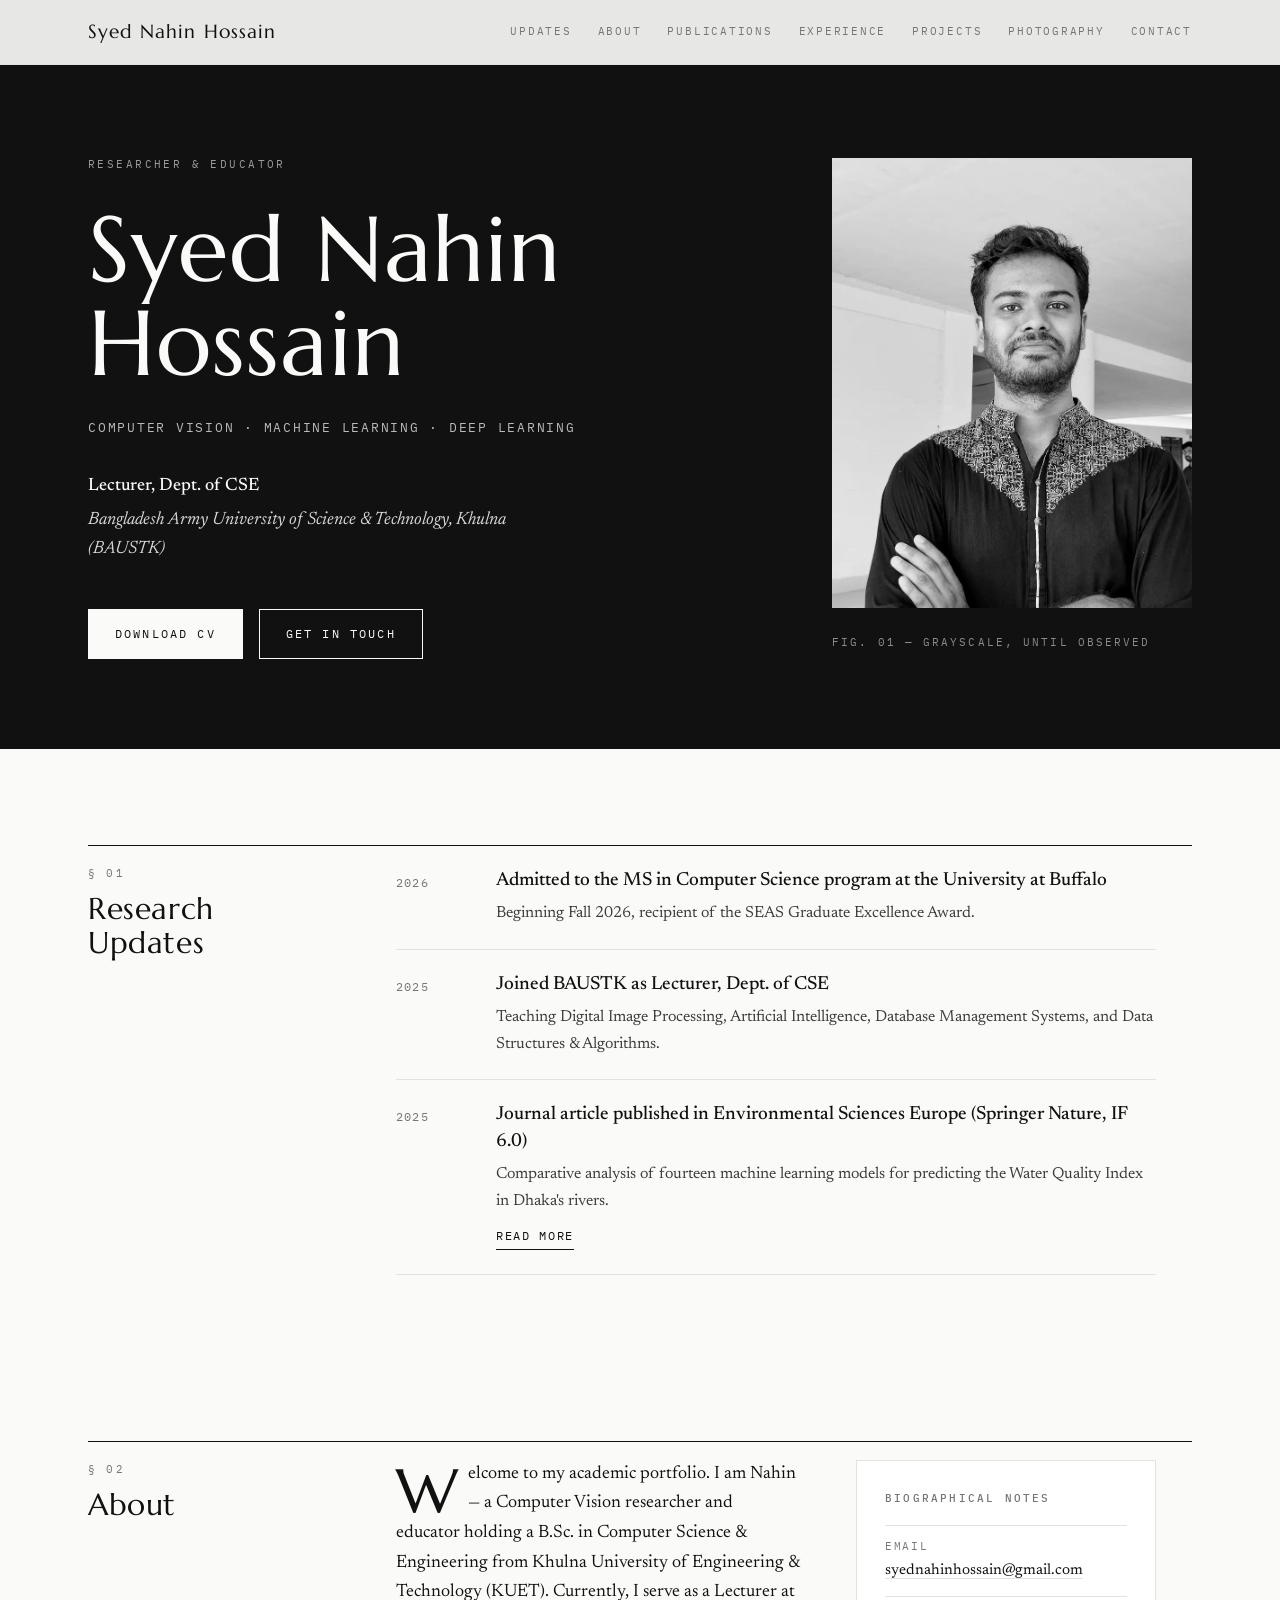
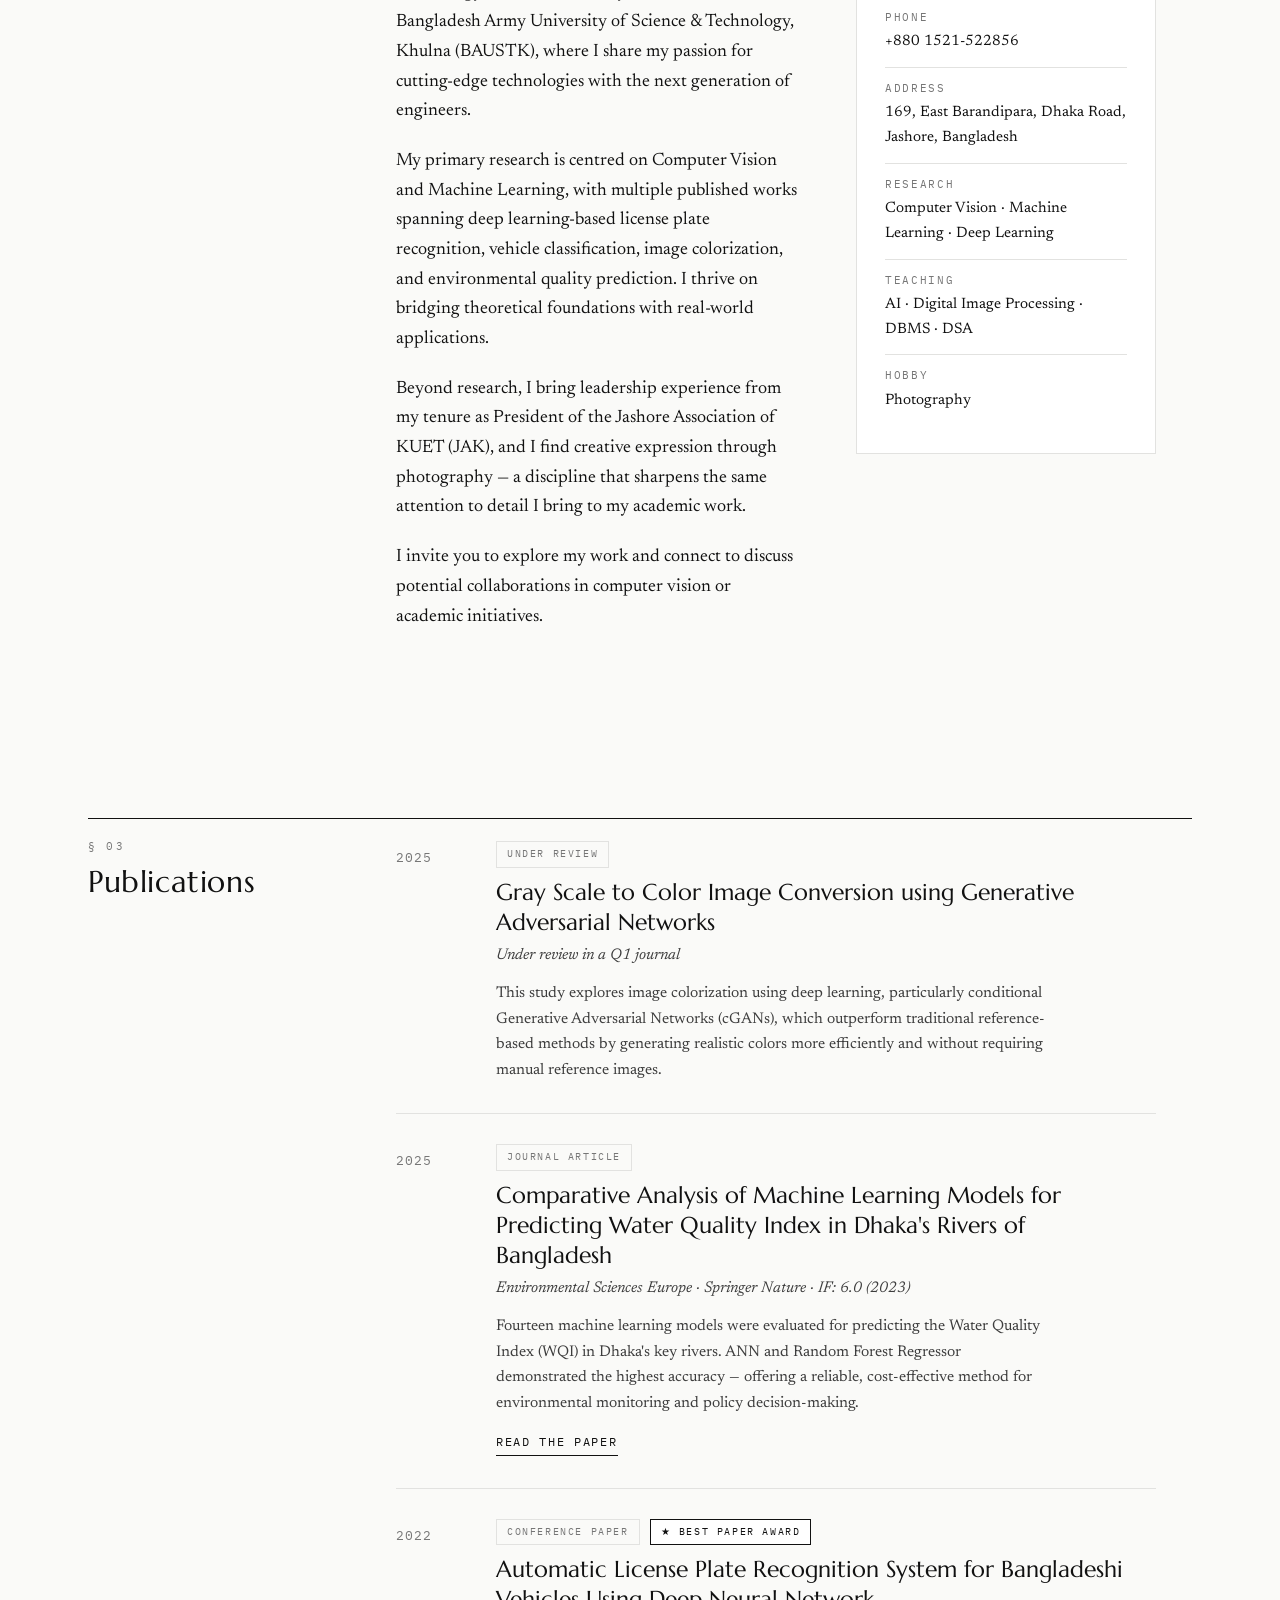
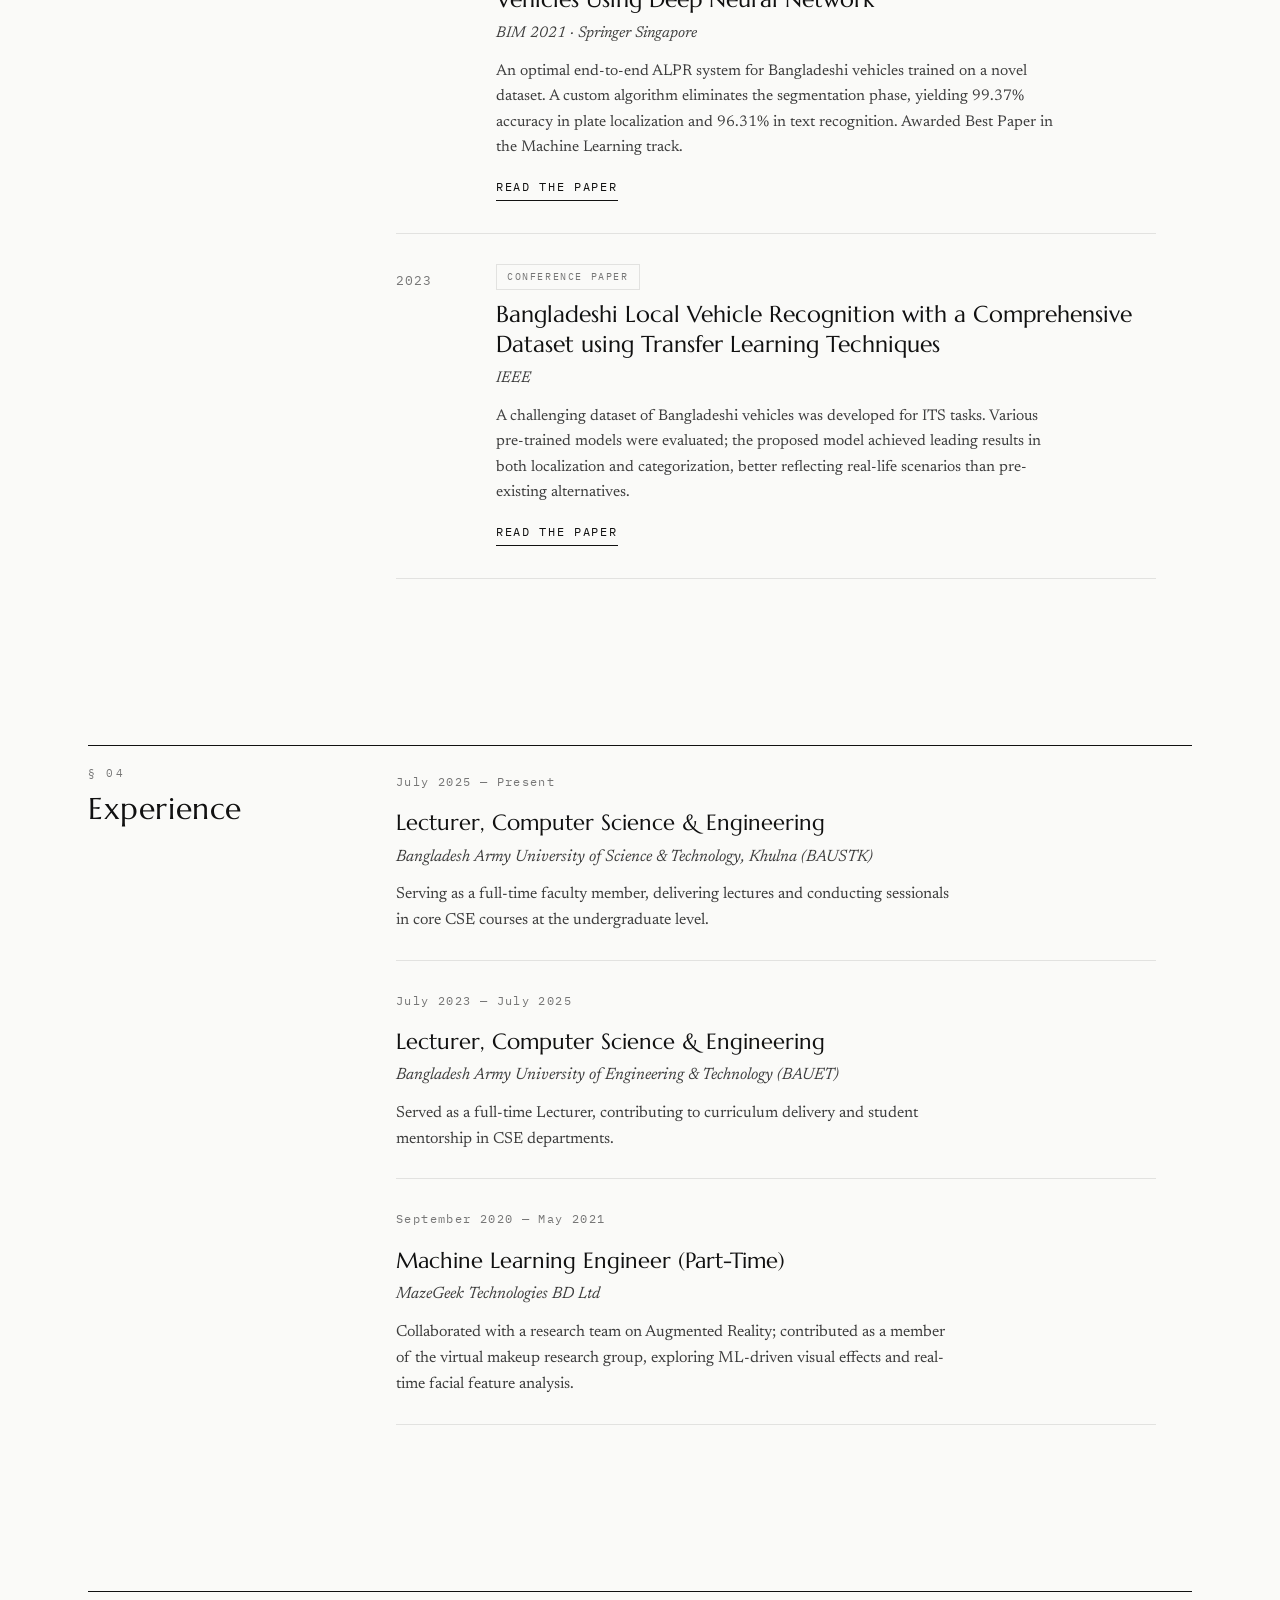
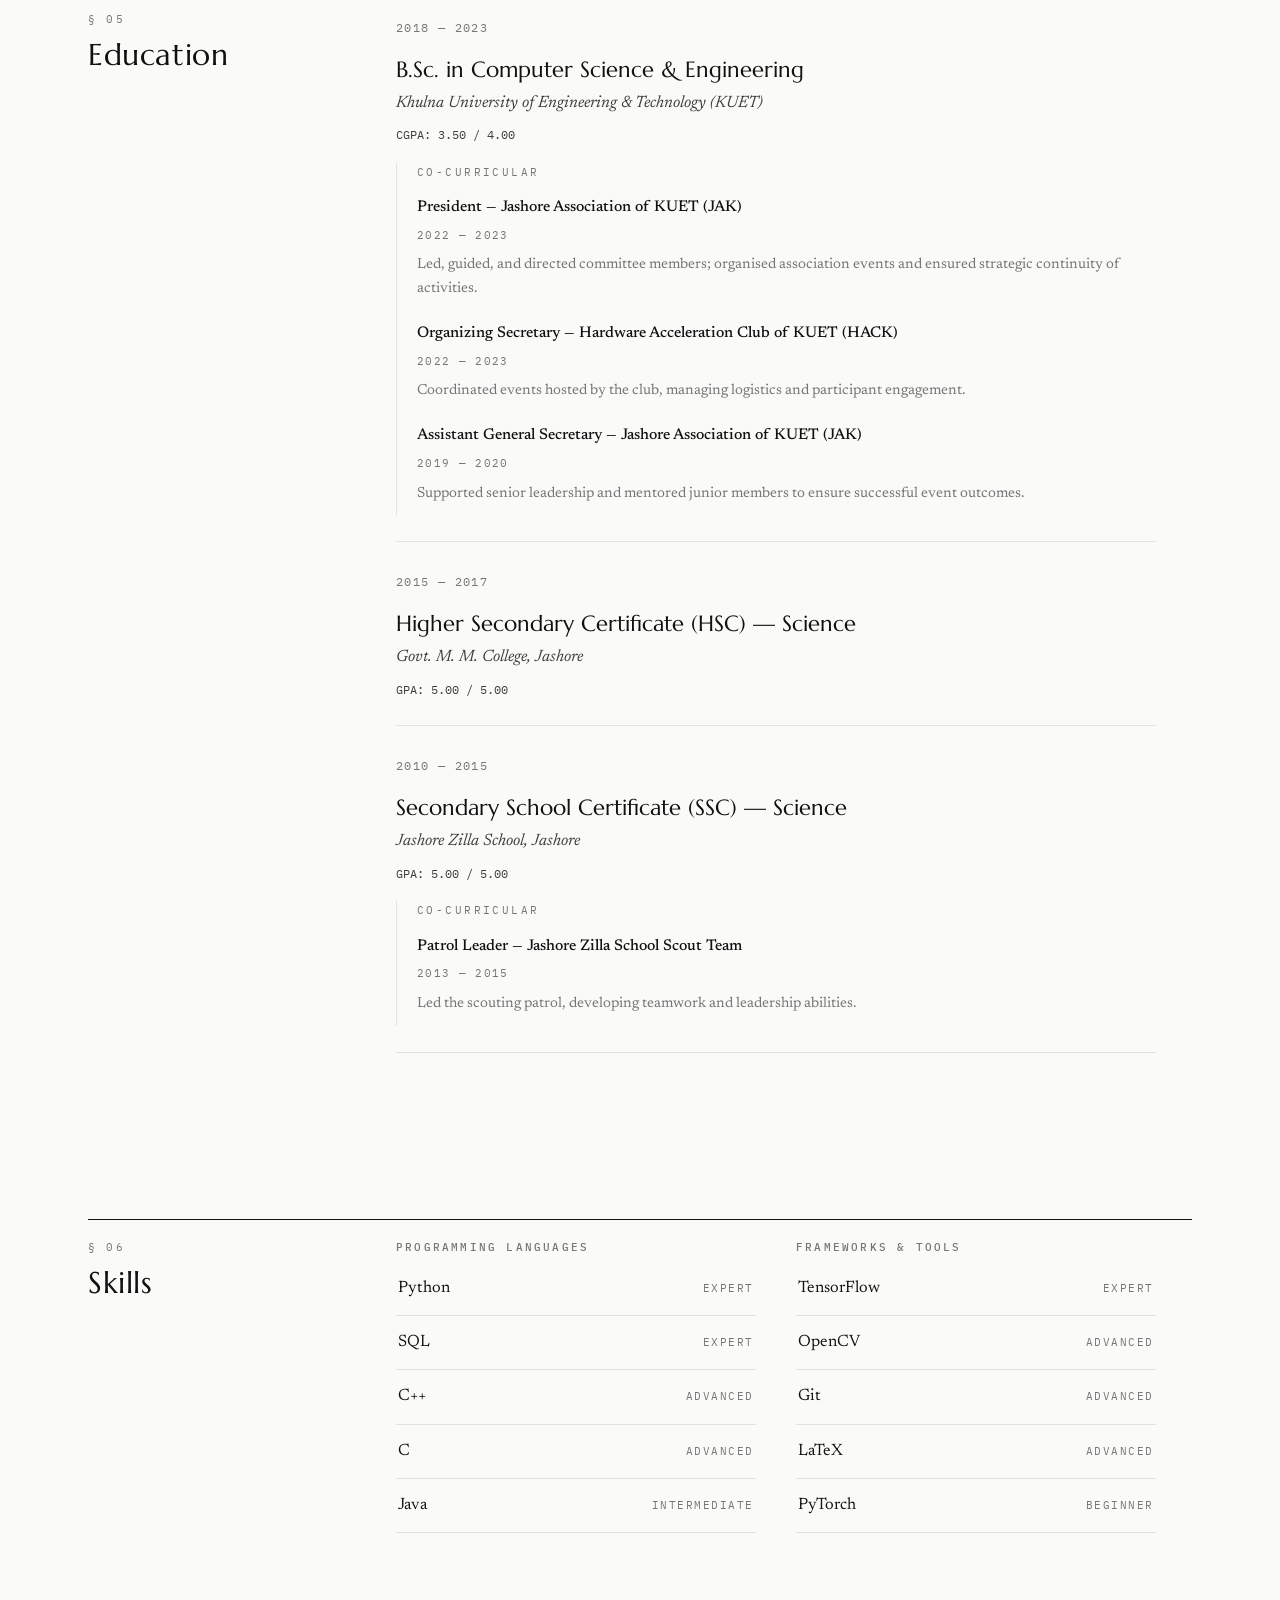
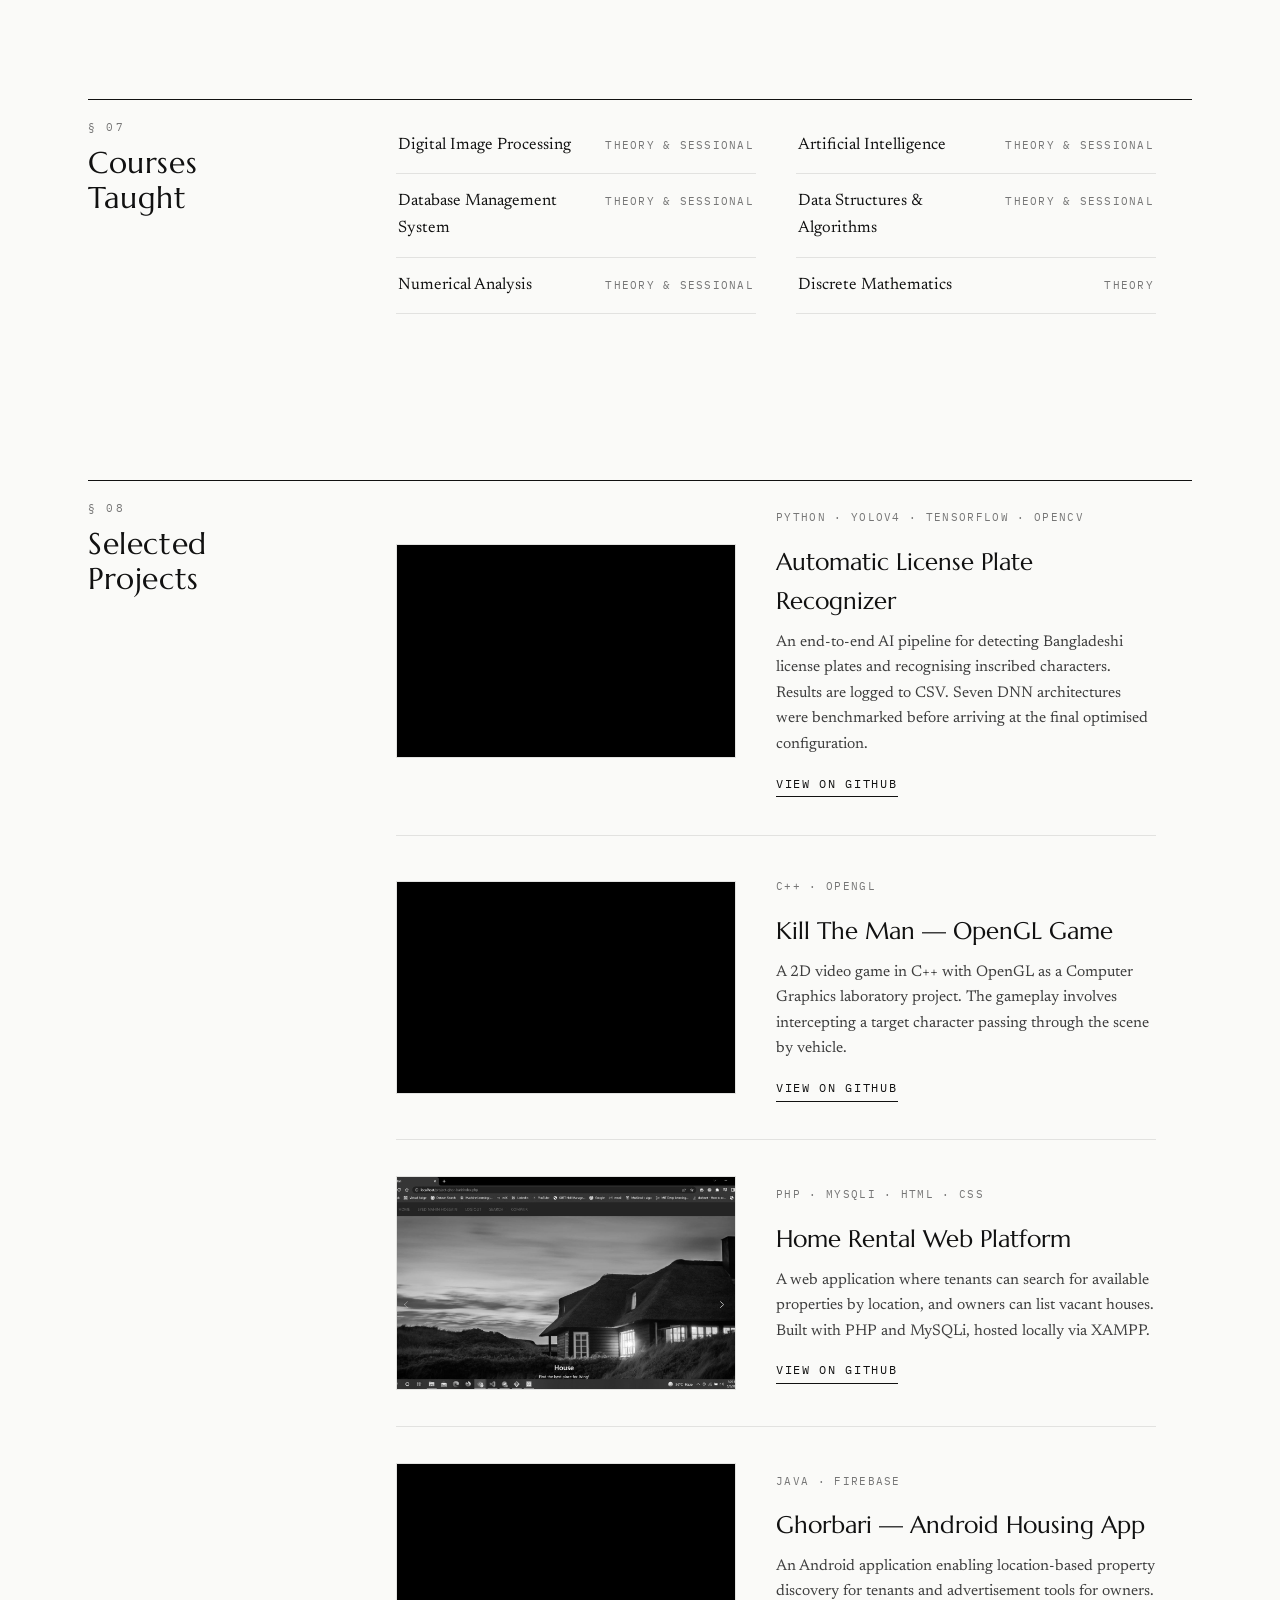
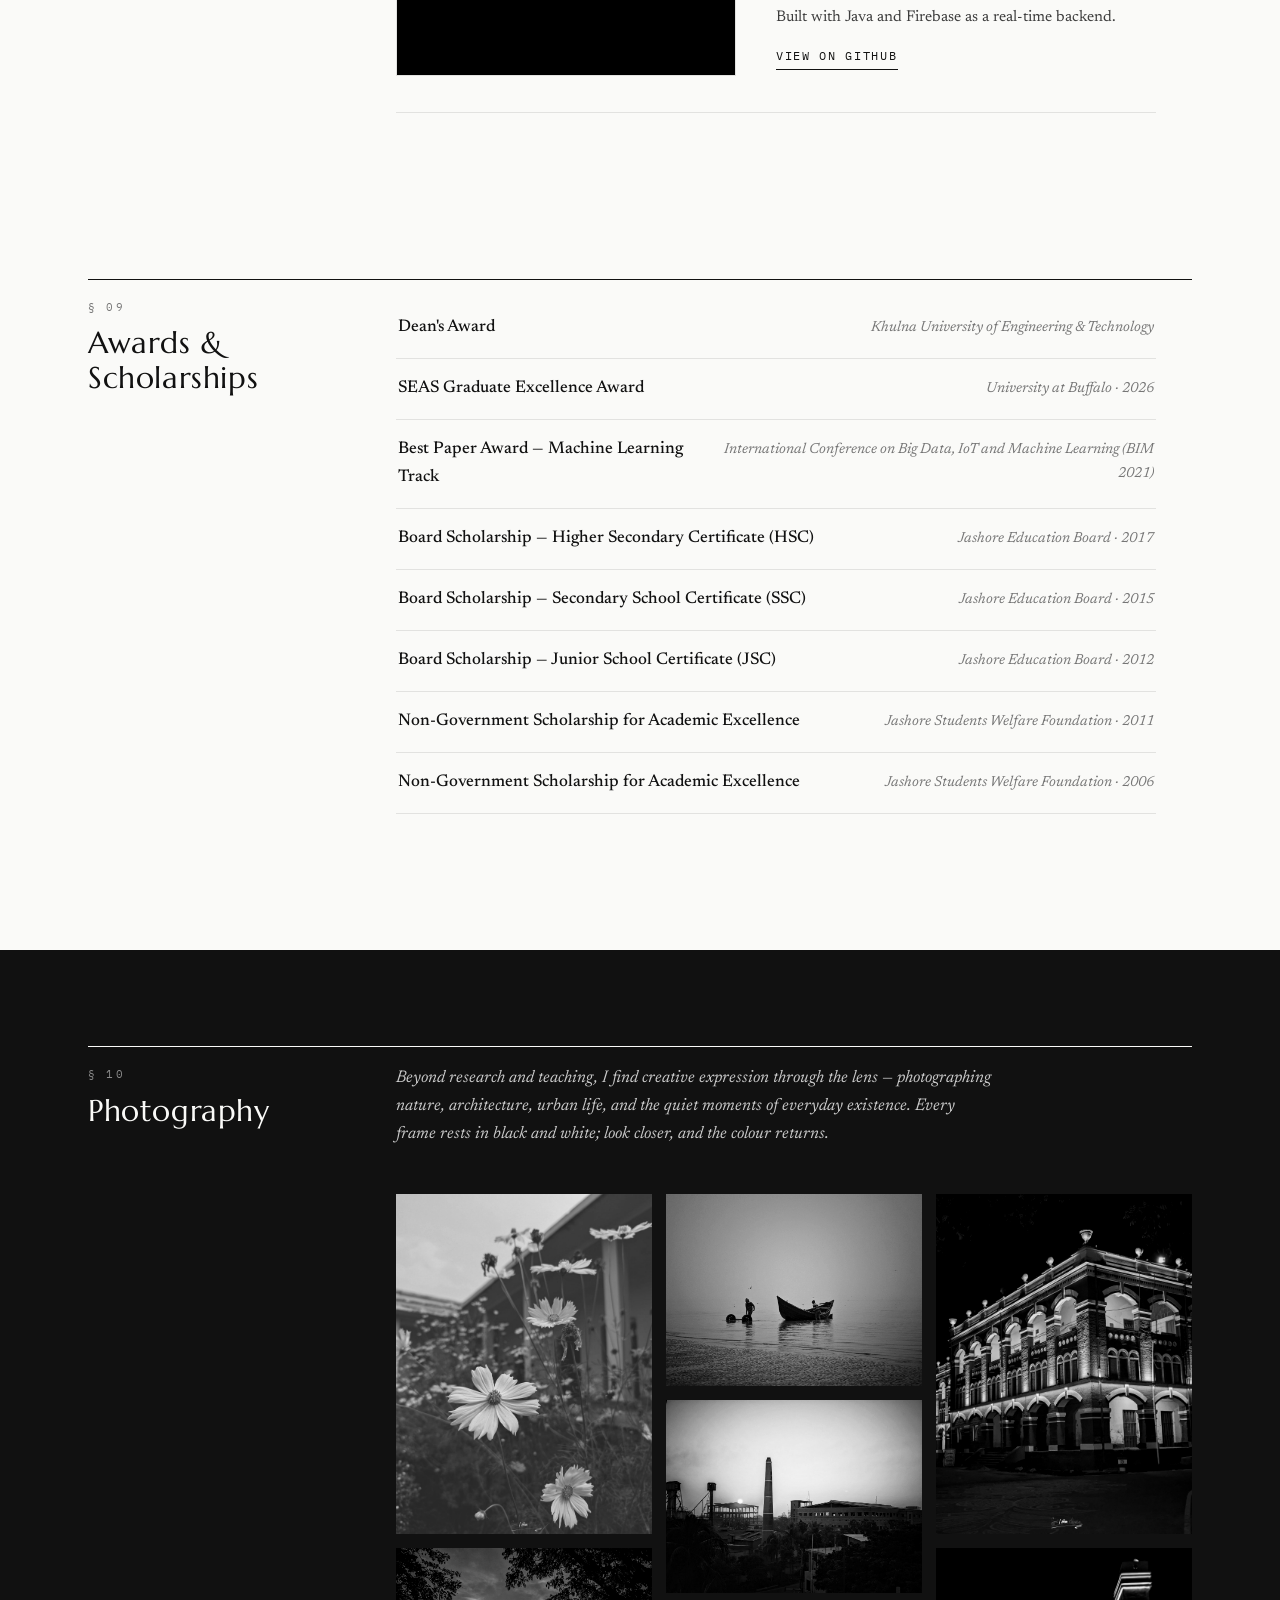
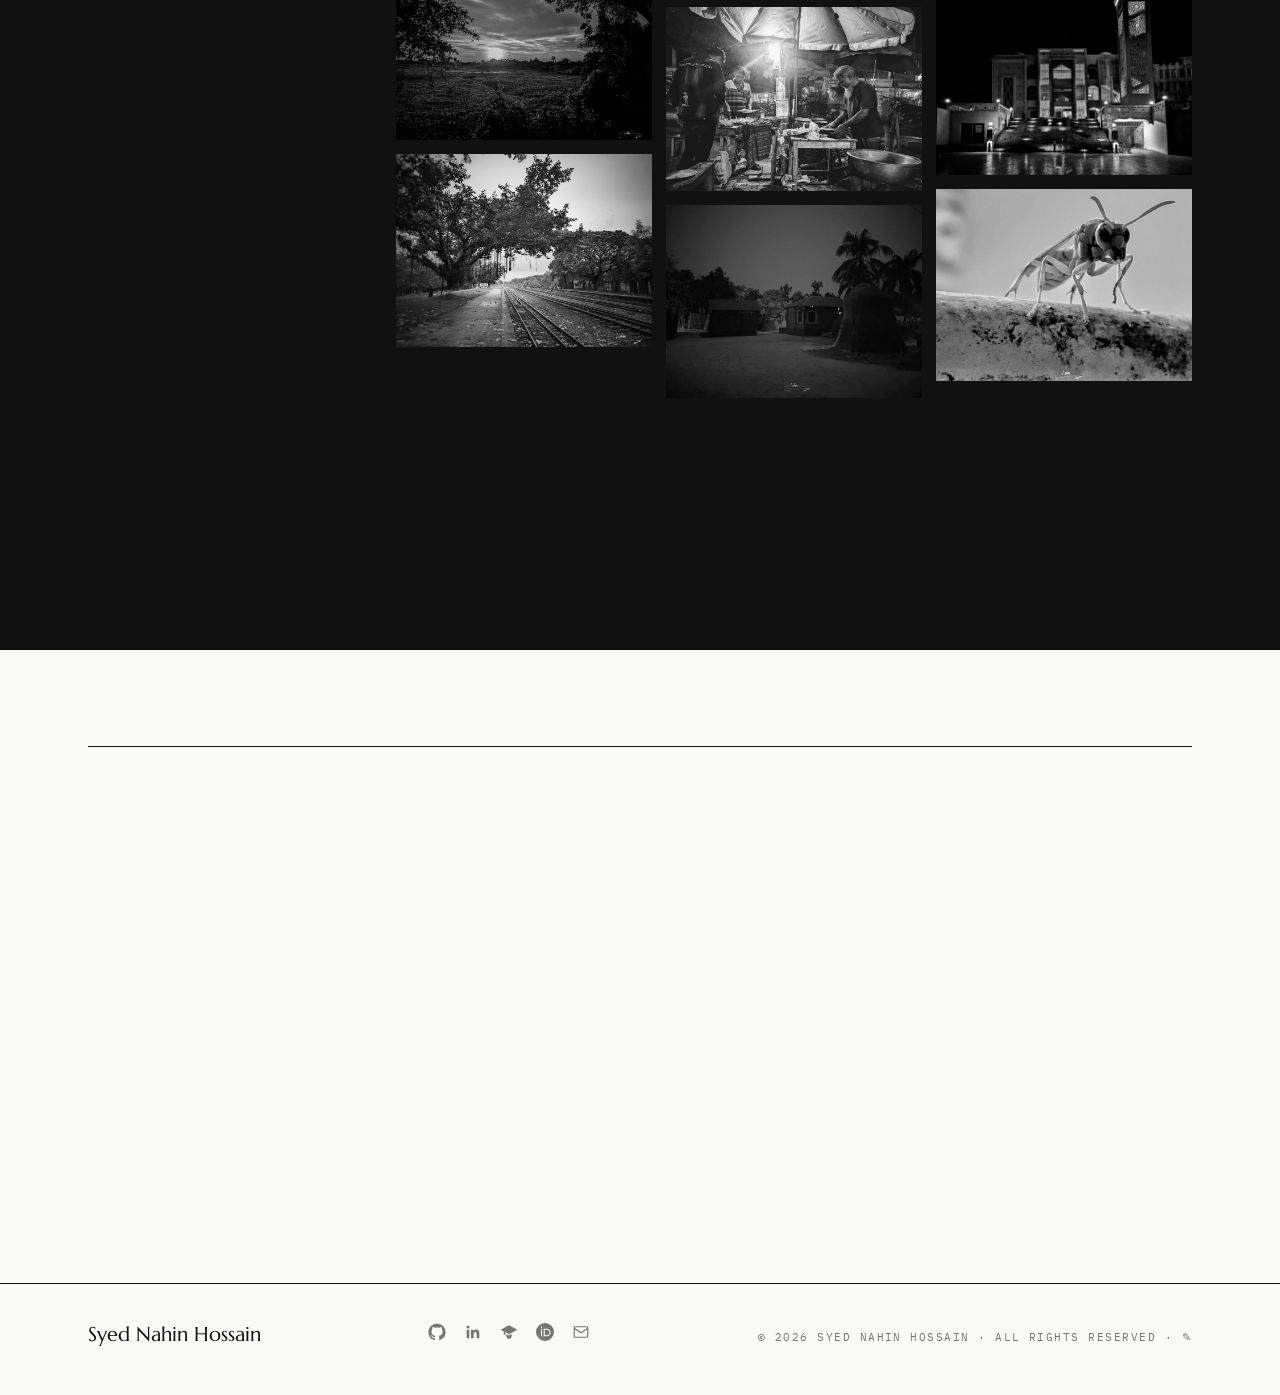
==== commit ea621fe7: "Add files via upload" ====
--- a/index.html
+++ b/index.html
@@ -1,852 +1,55 @@
 <!DOCTYPE html>
-<html lang="en-US">
+<html lang="en">
 <head>
   <meta charset="UTF-8">
-  <meta http-equiv="X-UA-Compatible" content="IE=edge">
-  <meta name="viewport" content="width=device-width, initial-scale=1">
+  <meta name="viewport" content="width=device-width, initial-scale=1.0">
   <title>Syed Nahin Hossain — Researcher &amp; Educator</title>
-  <meta name="description" content="Academic portfolio of Syed Nahin Hossain — Computer Vision researcher and Lecturer at BAUSTK.">
+  <meta name="description" content="Academic portfolio of Syed Nahin Hossain — Computer Vision researcher and educator.">
+  <link rel="icon" href="favicon.png">
   <link rel="preconnect" href="https://fonts.googleapis.com">
   <link rel="preconnect" href="https://fonts.gstatic.com" crossorigin>
-  <link href="https://fonts.googleapis.com/css2?family=Cormorant+Garamond:ital,wght@0,300;0,400;0,500;0,600;1,300;1,400;1,600&family=Jost:wght@300;400;500&family=Fira+Mono:wght@400;500&display=swap" rel="stylesheet">
-  <link href="css/font-awesome/css/all.min.css?ver=1.2.1" rel="stylesheet">
-  <style>
-  *, *::before, *::after { box-sizing: border-box; margin: 0; padding: 0; }
-  :root {
-    --bg:       #0c0c0c;
-    --surface:  #141414;
-    --surface2: #1c1c1c;
-    --border:   rgba(255,255,255,0.07);
-    --border2:  rgba(255,255,255,0.13);
-    --text:     #f0f0f0;
-    --text2:    #9a9a9a;
-    --text3:    #555;
-    --gold:     #c9a84c;
-    --gold-dim: rgba(201,168,76,0.12);
-    --white:    #ffffff;
-    --serif:    'Cormorant Garamond', Georgia, serif;
-    --sans:     'Jost', 'Segoe UI', sans-serif;
-    --mono:     'Fira Mono', monospace;
-    --max-w:    920px;
-    --gap:      5rem;
-    --r:        2px;
-  }
-  html { scroll-behavior: smooth; }
-  body { font-family: var(--sans); font-weight: 300; font-size: 17px; line-height: 1.8; color: var(--text2); background: var(--bg); }
-  ::selection { background: var(--gold); color: #000; }
-  a { color: var(--gold); text-decoration: none; transition: color 0.2s; }
-  a:hover { color: var(--white); }
-  p { text-align: justify; }
-  strong, b { font-weight: 500; color: var(--text); }
-
-  /* ── Typography ── */
-  .section-title {
-    font-family: var(--serif); font-weight: 300; font-size: 2.6rem;
-    letter-spacing: 0.03em; color: var(--white);
-    display: flex; align-items: center; gap: 1.25rem;
-    margin-bottom: 3rem; line-height: 1;
-  }
-  .section-title::before {
-    content: ''; display: block; width: 28px; height: 1px;
-    background: var(--gold); flex-shrink: 0;
-  }
-
-  /* ── Layout ── */
-  .container { max-width: var(--max-w); margin: 0 auto; padding: 0 2rem; }
-  section { padding: var(--gap) 0; border-top: 1px solid var(--border); }
-  section:first-of-type { border-top: none; }
-
-  /* ════════════════════════════
-     NAV
-  ════════════════════════════ */
-  #nav {
-    position: fixed; top: 0; left: 0; right: 0; z-index: 200;
-    background: rgba(12,12,12,0.93); backdrop-filter: blur(18px);
-    border-bottom: 1px solid var(--border);
-  }
-  #nav .inner {
-    max-width: 1240px; margin: 0 auto; padding: 0 2rem;
-    height: 54px; display: flex; align-items: center;
-    justify-content: space-between; gap: 2rem;
-  }
-  #nav .brand {
-    font-family: var(--serif); font-size: 1.15rem; font-weight: 400;
-    color: var(--white); white-space: nowrap; flex-shrink: 0; letter-spacing: 0.04em;
-  }
-  #nav-menu ul {
-    list-style: none; display: flex; flex-wrap: nowrap; align-items: center;
-  }
-  #nav-menu ul li a {
-    font-family: var(--mono); font-size: 0.69rem; letter-spacing: 0.12em;
-    text-transform: uppercase; color: var(--text3); padding: 0.4rem 0.55rem;
-    display: block; transition: color 0.2s; white-space: nowrap;
-  }
-  #nav-menu ul li a:hover { color: var(--gold); }
-  #nav-menu ul li a.active { color: var(--text); }
-  #nav-menu ul li a.nav-photo {
-    color: var(--gold); border: 1px solid rgba(201,168,76,0.28);
-    border-radius: var(--r); padding: 0.28rem 0.65rem; margin-left: 0.3rem;
-  }
-  #nav-menu ul li a.nav-photo:hover { background: var(--gold-dim); color: var(--gold); }
-  #nav-toggle {
-    display: none; background: none; border: none; cursor: pointer;
-    padding: 0.4rem; flex-direction: column; gap: 5px;
-  }
-  #nav-toggle span { display: block; width: 22px; height: 1px; background: var(--text2); border-radius: 1px; }
-
-  /* ════════════════════════════
-     HERO
-  ════════════════════════════ */
-  #hero {
-    min-height: 100vh; display: flex; align-items: center;
-    position: relative; overflow: hidden; border-top: none; padding: 0;
-  }
-  .hero-bg {
-    position: absolute; inset: 0;
-    background: url('images/header-background.jpg') center/cover no-repeat;
-    opacity: 0.05;
-  }
-  #hero::before {
-    content: ''; position: absolute; inset: 0; pointer-events: none;
-    background-image: linear-gradient(rgba(255,255,255,0.015) 1px, transparent 1px),
-                      linear-gradient(90deg, rgba(255,255,255,0.015) 1px, transparent 1px);
-    background-size: 64px 64px;
-  }
-  #hero::after {
-    content: ''; position: absolute; bottom: 0; left: 0; right: 0;
-    height: 180px; background: linear-gradient(transparent, var(--bg)); pointer-events: none;
-  }
-  .hero-content {
-    position: relative; z-index: 2;
-    display: grid; grid-template-columns: 185px 1fr;
-    gap: 4rem; align-items: center; padding-top: 54px;
-  }
-  .avatar-wrap { position: relative; display: flex; justify-content: center; }
-  .avatar-wrap img {
-    width: 170px; height: 170px; border-radius: 50%; object-fit: cover;
-    display: block; filter: grayscale(15%);
-    box-shadow: 0 0 0 1px var(--border2), 0 0 0 5px var(--bg), 0 0 0 6px var(--gold);
-  }
-  .avatar-wrap::after {
-    content: ''; position: absolute; inset: -12px; border-radius: 50%;
-    border: 1px solid var(--border); pointer-events: none;
-  }
-  .hero-eyebrow {
-    font-family: var(--mono); font-size: 0.72rem; letter-spacing: 0.2em;
-    text-transform: uppercase; color: var(--gold); margin-bottom: 0.9rem;
-    display: flex; align-items: center; gap: 0.75rem;
-  }
-  .hero-eyebrow::before { content: ''; display: block; width: 22px; height: 1px; background: var(--gold); }
-  .name {
-    font-family: var(--serif); font-size: clamp(3.2rem, 5vw, 4.6rem);
-    font-weight: 300; color: var(--white); line-height: 1.05;
-    letter-spacing: 0.01em; margin-bottom: 0.9rem;
-  }
-  .tagline {
-    font-family: var(--mono); font-size: 0.78rem; letter-spacing: 0.16em;
-    text-transform: uppercase; color: var(--text3); margin-bottom: 1.4rem;
-  }
-  .affiliation {
-    font-size: 1rem; color: var(--text2); line-height: 1.75;
-    margin-bottom: 2rem; padding-left: 1rem;
-    border-left: 2px solid var(--border2);
-  }
-  .affiliation strong { color: var(--text); font-weight: 400; }
-  .hero-actions { display: flex; gap: 0.7rem; flex-wrap: wrap; margin-bottom: 1.8rem; }
-  .btn-outline {
-    padding: 0.52rem 1.35rem; border: 1px solid var(--border2); color: var(--text2);
-    font-family: var(--mono); font-size: 0.71rem; letter-spacing: 0.12em;
-    text-transform: uppercase; border-radius: var(--r); transition: all 0.2s;
-    background: transparent; display: inline-flex; align-items: center; gap: 0.45rem;
-  }
-  .btn-outline:hover { border-color: var(--text2); color: var(--white); background: rgba(255,255,255,0.04); }
-  .btn-gold {
-    padding: 0.52rem 1.35rem; background: var(--gold); border: 1px solid var(--gold);
-    color: #000; font-family: var(--mono); font-size: 0.71rem; letter-spacing: 0.12em;
-    text-transform: uppercase; border-radius: var(--r); transition: all 0.2s; font-weight: 500;
-  }
-  .btn-gold:hover { background: #d4b360; color: #000; }
-  .hero-social { display: flex; gap: 1rem; align-items: center; }
-  .hero-social a { color: var(--text3); font-size: 1.2rem; transition: color 0.2s; }
-  .hero-social a:hover { color: var(--gold); }
-
-  /* ════════════════════════════
-     ABOUT
-  ════════════════════════════ */
-  .about-grid { display: grid; grid-template-columns: 1fr 272px; gap: 4rem; align-items: start; }
-  .about-text p + p { margin-top: 1.1rem; }
-  .bio-card {
-    background: var(--surface); border: 1px solid var(--border);
-    border-radius: var(--r); padding: 1.6rem;
-  }
-  .bio-card-title {
-    font-family: var(--serif); font-size: 1.15rem; font-weight: 400;
-    color: var(--text); letter-spacing: 0.04em; margin-bottom: 1.2rem;
-    padding-bottom: 0.75rem; border-bottom: 1px solid var(--border);
-  }
-  .bio-row { display: flex; gap: 0.7rem; margin-bottom: 0.75rem; font-size: 0.95rem; }
-  .bio-row i { color: var(--text3); width: 14px; margin-top: 4px; flex-shrink: 0; font-size: 0.86rem; }
-  .bio-lbl { color: var(--text3); min-width: 60px; font-family: var(--mono); font-size: 0.71rem; letter-spacing: 0.06em; text-transform: uppercase; padding-top: 2px; }
-  .bio-val { color: var(--text2); word-break: break-word; }
-  .bio-val a { color: var(--gold); }
-  .bio-divider { border: none; border-top: 1px solid var(--border); margin: 0.9rem 0; }
-
-  /* ════════════════════════════
-     SKILLS
-  ════════════════════════════ */
-  .skills-grid { display: grid; grid-template-columns: 1fr 1fr; gap: 0 4rem; }
-  .skills-col-lbl {
-    font-family: var(--mono); font-size: 0.7rem; letter-spacing: 0.14em;
-    text-transform: uppercase; color: var(--text3); margin-bottom: 1.25rem;
-    padding-bottom: 0.5rem; border-bottom: 1px solid var(--border);
-  }
-  .skill-row {
-    display: flex; justify-content: space-between; align-items: baseline;
-    padding: 0.55rem 0; border-bottom: 1px solid var(--border); font-size: 1rem;
-  }
-  .skill-row:last-child { border-bottom: none; }
-  .sk-name { color: var(--text); font-weight: 400; }
-  .sk-lvl { font-family: var(--mono); font-size: 0.71rem; letter-spacing: 0.07em; color: var(--text3); }
-  .sk-lvl.expert { color: var(--gold); }
-  .sk-lvl.advanced { color: var(--text2); }
-
-  /* ════════════════════════════
-     TIMELINE
-  ════════════════════════════ */
-  .timeline { position: relative; padding-left: 1.5rem; }
-  .timeline::before {
-    content: ''; position: absolute; left: 0; top: 6px; bottom: 6px;
-    width: 1px; background: var(--border2);
-  }
-  .tl-item { position: relative; padding: 0 0 2.75rem 2rem; }
-  .tl-item:last-child { padding-bottom: 0; }
-  .tl-item::before {
-    content: ''; position: absolute; left: -4px; top: 6px;
-    width: 9px; height: 9px; border-radius: 50%;
-    background: var(--bg); border: 1px solid var(--gold);
-  }
-  .tl-item.edu::before { border-color: var(--text3); }
-  .tl-title { font-family: var(--serif); font-size: 1.24rem; font-weight: 400; color: var(--white); line-height: 1.3; }
-  .tl-org { font-size: 0.94rem; color: var(--gold); margin-top: 0.15rem; font-weight: 300; }
-  .tl-date { font-family: var(--mono); font-size: 0.71rem; letter-spacing: 0.1em; color: var(--text3); margin: 0.4rem 0 0.55rem; }
-  .tl-body { font-size: 0.98rem; color: var(--text2); line-height: 1.7; }
-  .tl-nested {
-    margin-top: 1.2rem; padding: 1.1rem 1.25rem;
-    background: var(--surface); border: 1px solid var(--border); border-radius: var(--r);
-  }
-  .tl-nested-lbl {
-    font-family: var(--mono); font-size: 0.69rem; letter-spacing: 0.14em;
-    text-transform: uppercase; color: var(--text3); margin-bottom: 0.9rem;
-  }
-  .tl-ni { margin-bottom: 0.9rem; padding-bottom: 0.9rem; border-bottom: 1px solid var(--border); }
-  .tl-ni:last-child { margin-bottom: 0; padding-bottom: 0; border-bottom: none; }
-  .tl-ni .tl-title { font-size: 1.01rem; }
-  .tl-ni .tl-date { font-size: 0.69rem; margin: 0.2rem 0 0.35rem; }
-  .tl-ni .tl-body { font-size: 0.92rem; }
-
-  /* ════════════════════════════
-     COURSES
-  ════════════════════════════ */
-  .courses-grid { display: grid; grid-template-columns: repeat(auto-fill, minmax(210px, 1fr)); gap: 0.65rem; }
-  .course-card {
-    background: var(--surface); border: 1px solid var(--border);
-    border-radius: var(--r); padding: 1rem 1.25rem;
-    border-top: 2px solid var(--gold); transition: background 0.2s;
-  }
-  .course-card:hover { background: var(--surface2); }
-  .course-name { font-weight: 400; font-size: 1rem; color: var(--text); }
-  .course-type { font-family: var(--mono); font-size: 0.7rem; color: var(--text3); text-transform: uppercase; letter-spacing: 0.08em; margin-top: 0.2rem; }
-
-  /* ════════════════════════════
-     PUBLICATIONS
-  ════════════════════════════ */
-  .pub-list { display: flex; flex-direction: column; gap: 1px; }
-  .pub-card {
-    background: var(--surface); border: 1px solid var(--border); border-radius: var(--r);
-    padding: 1.75rem 2rem; display: grid; grid-template-columns: 50px 1fr;
-    gap: 1.5rem; align-items: start; transition: background 0.2s;
-  }
-  .pub-card:hover { background: var(--surface2); }
-  .pub-num {
-    font-family: var(--serif); font-size: 2.4rem; font-weight: 300;
-    color: var(--border2); line-height: 1; text-align: right; user-select: none;
-  }
-  .pub-badge {
-    display: inline-block; padding: 0.1rem 0.5rem; border-radius: var(--r);
-    font-family: var(--mono); font-size: 0.67rem; letter-spacing: 0.1em;
-    text-transform: uppercase; margin-bottom: 0.6rem; margin-right: 0.3rem;
-  }
-  .badge-journal { background: rgba(46,107,79,0.18); color: #5fba8a; border: 1px solid rgba(95,186,138,0.18); }
-  .badge-conf    { background: rgba(201,168,76,0.1);  color: var(--gold); border: 1px solid rgba(201,168,76,0.22); }
-  .badge-review  { background: rgba(100,100,200,0.1); color: #8a8aea;  border: 1px solid rgba(138,138,234,0.18); }
-  .badge-award   { background: rgba(200,80,40,0.13);  color: #e0845a;  border: 1px solid rgba(224,132,90,0.22); }
-  .pub-title { font-family: var(--serif); font-size: 1.22rem; font-weight: 400; color: var(--white); line-height: 1.4; margin-bottom: 0.4rem; }
-  .pub-meta { font-size: 0.89rem; color: var(--text3); margin-bottom: 0.55rem; line-height: 1.65; }
-  .pub-meta em { font-style: italic; color: var(--text2); }
-  .pub-abstract { font-size: 0.94rem; color: var(--text2); margin-bottom: 0.8rem; line-height: 1.7; }
-  .pub-link { font-family: var(--mono); font-size: 0.71rem; letter-spacing: 0.1em; text-transform: uppercase; color: var(--gold); display: inline-flex; align-items: center; gap: 0.4rem; }
-  .pub-link:hover { color: var(--white); }
-  .pub-link i { font-size: 0.67rem; }
-
-  /* ════════════════════════════
-     PROJECTS
-  ════════════════════════════ */
-  .projects-list { display: flex; flex-direction: column; }
-  .project-card {
-    display: grid; grid-template-columns: 1fr 1fr; gap: 2.5rem;
-    align-items: start; padding: 2.5rem 0; border-bottom: 1px solid var(--border);
-  }
-  .project-card:first-child { padding-top: 0; }
-  .project-card:last-child { border-bottom: none; }
-  .project-card video, .project-card .media-side img {
-    width: 100%; display: block; border-radius: var(--r);
-    border: 1px solid var(--border); background: var(--surface);
-  }
-  .proj-tech { font-family: var(--mono); font-size: 0.69rem; letter-spacing: 0.1em; color: var(--gold); margin-bottom: 0.5rem; text-transform: uppercase; }
-  .proj-title { font-family: var(--serif); font-size: 1.32rem; font-weight: 400; color: var(--white); margin-bottom: 0.65rem; line-height: 1.3; }
-  .project-card p { font-size: 0.97rem; margin-bottom: 0.85rem; }
-  .repo-link { font-family: var(--mono); font-size: 0.71rem; letter-spacing: 0.1em; text-transform: uppercase; color: var(--text3); display: inline-flex; align-items: center; gap: 0.4rem; }
-  .repo-link:hover { color: var(--gold); }
-
-  /* ════════════════════════════
-     AWARDS
-  ════════════════════════════ */
-  .awards-list { display: flex; flex-direction: column; }
-  .award-item {
-    display: flex; align-items: center; gap: 1.2rem;
-    padding: 0.95rem 1.1rem; border-bottom: 1px solid var(--border); transition: background 0.2s;
-  }
-  .award-item:first-child { border-top: 1px solid var(--border); }
-  .award-item:hover { background: var(--surface); }
-  .award-icon {
-    width: 30px; height: 30px; border-radius: 50%;
-    border: 1px solid var(--border2); display: flex; align-items: center;
-    justify-content: center; flex-shrink: 0; color: var(--gold); font-size: 0.8rem;
-  }
-  .award-title { font-size: 1rem; font-weight: 400; color: var(--text); }
-  .award-sub { font-family: var(--mono); font-size: 0.75rem; color: var(--text3); letter-spacing: 0.04em; margin-top: 0.12rem; }
-
-  /* ════════════════════════════
-     PHOTOGRAPHY TEASER
-  ════════════════════════════ */
-  .photo-intro { max-width: 600px; margin-bottom: 2rem; font-size: 1.1rem; line-height: 1.85; }
-  .photo-mosaic {
-    display: grid;
-    grid-template-columns: repeat(3, 1fr);
-    grid-template-rows: 175px 175px;
-    gap: 5px; margin-bottom: 2rem;
-  }
-  .pm-item {
-    overflow: hidden; border-radius: var(--r); position: relative;
-    cursor: pointer; background: var(--surface);
-  }
-  .pm-item:first-child { grid-row: span 2; }
-  .pm-item img {
-    width: 100%; height: 100%; object-fit: cover; display: block;
-    transition: transform 0.5s ease, opacity 0.3s; opacity: 0.82;
-  }
-  .pm-item:hover img { transform: scale(1.06); opacity: 1; }
-  .pm-overlay {
-    position: absolute; inset: 0;
-    background: linear-gradient(to top, rgba(0,0,0,0.65), transparent 55%);
-    opacity: 0; transition: opacity 0.3s;
-    display: flex; align-items: flex-end; padding: 0.7rem;
-  }
-  .pm-item:hover .pm-overlay { opacity: 1; }
-  .pm-label { font-family: var(--mono); font-size: 0.67rem; letter-spacing: 0.12em; text-transform: uppercase; color: rgba(255,255,255,0.75); }
-
-  .photo-cta {
-    display: inline-flex; align-items: center; gap: 0.75rem;
-    padding: 0.8rem 1.75rem; border: 1px solid var(--border2);
-    border-radius: var(--r); color: var(--text2);
-    font-family: var(--mono); font-size: 0.71rem;
-    letter-spacing: 0.13em; text-transform: uppercase; transition: all 0.25s;
-  }
-  .photo-cta i { color: var(--gold); transition: transform 0.25s; }
-  .photo-cta:hover { border-color: var(--gold); color: var(--white); background: var(--gold-dim); }
-  .photo-cta:hover i { transform: translateX(4px); }
-
-  /* ════════════════════════════
-     CONTACT
-  ════════════════════════════ */
-  .contact-grid { display: grid; grid-template-columns: 1fr 1fr; gap: 4rem; align-items: start; }
-  .contact-info { display: flex; flex-direction: column; gap: 0.8rem; margin-bottom: 2.25rem; }
-  .ci-row { display: flex; gap: 0.85rem; align-items: flex-start; font-size: 0.98rem; color: var(--text2); }
-  .ci-row i { color: var(--text3); width: 14px; margin-top: 4px; flex-shrink: 0; font-size: 0.86rem; }
-  .ci-row a { color: var(--text2); }
-  .ci-row a:hover { color: var(--gold); }
-  .contact-form label { display: block; font-family: var(--mono); font-size: 0.7rem; letter-spacing: 0.12em; text-transform: uppercase; color: var(--text3); margin-bottom: 0.38rem; margin-top: 1.05rem; }
-  .contact-form label:first-child { margin-top: 0; }
-  .contact-form input, .contact-form textarea {
-    width: 100%; background: var(--surface); border: 1px solid var(--border);
-    border-radius: var(--r); padding: 0.62rem 0.88rem;
-    font-family: var(--sans); font-size: 1rem; color: var(--text); outline: none; transition: border-color 0.2s;
-  }
-  .contact-form input::placeholder, .contact-form textarea::placeholder { color: var(--text3); }
-  .contact-form input:focus, .contact-form textarea:focus { border-color: var(--border2); }
-  .contact-form textarea { resize: vertical; min-height: 120px; }
-  .btn-submit {
-    margin-top: 1.2rem; padding: 0.68rem 1.75rem; background: var(--white); color: #000;
-    border: none; border-radius: var(--r); font-family: var(--mono); font-size: 0.71rem;
-    letter-spacing: 0.13em; text-transform: uppercase; cursor: pointer; font-weight: 500; transition: background 0.2s;
-  }
-  .btn-submit:hover { background: var(--gold); }
-  .contact-map iframe {
-    width: 100%; height: 100%; min-height: 320px;
-    border: 1px solid var(--border); border-radius: var(--r); display: block;
-    filter: grayscale(100%) brightness(0.38) contrast(1.15);
-  }
-
-  /* ════════════════════════════
-     FOOTER
-  ════════════════════════════ */
-  footer { border-top: 1px solid var(--border); padding: 2.5rem 0; text-align: center; }
-  .f-name { font-family: var(--serif); font-size: 1.27rem; font-weight: 300; color: var(--text2); margin-bottom: 1rem; letter-spacing: 0.04em; }
-  .f-social { display: flex; justify-content: center; gap: 1.2rem; margin-bottom: 1rem; }
-  .f-social a { color: var(--text3); font-size: 1.2rem; transition: color 0.2s; }
-  .f-social a:hover { color: var(--gold); }
-  .f-copy { font-family: var(--mono); font-size: 0.69rem; color: var(--text3); letter-spacing: 0.1em; }
-
-  /* ════════════════════════════
-     RESPONSIVE
-  ════════════════════════════ */
-  @media (max-width: 900px) {
-    #nav-toggle { display: flex; }
-    #nav-menu { display: none; position: absolute; top: 54px; left: 0; right: 0; background: rgba(12,12,12,0.98); border-top: 1px solid var(--border); padding: 1rem 0; }
-    #nav-menu.open { display: block; }
-    #nav-menu ul { flex-direction: column; }
-    #nav-menu ul li a { padding: 0.65rem 2rem; font-size: 0.69rem; }
-    #nav-menu ul li a.nav-photo { margin: 0.5rem 2rem; display: block; text-align: center; }
-  }
-  @media (max-width: 760px) {
-    .hero-content { grid-template-columns: 1fr; text-align: center; gap: 2rem; }
-    .hero-eyebrow { justify-content: center; }
-    .affiliation { border-left: none; border-top: 1px solid var(--border); padding: 1rem 0 0; }
-    .hero-actions, .hero-social { justify-content: center; }
-    .avatar-wrap::after { display: none; }
-    .about-grid { grid-template-columns: 1fr; }
-    .skills-grid { grid-template-columns: 1fr; gap: 2.5rem; }
-    .pub-card { grid-template-columns: 1fr; }
-    .pub-num { display: none; }
-    .project-card { grid-template-columns: 1fr; }
-    .contact-grid { grid-template-columns: 1fr; }
-    .photo-mosaic { grid-template-columns: 1fr 1fr; grid-template-rows: auto; }
-    .photo-mosaic .pm-item:first-child { grid-row: span 1; }
-  }
-  @media (max-width: 460px) { .photo-mosaic { grid-template-columns: 1fr; } }
-  @media print {
-    #nav { display: none; }
-    body { background: #fff; color: #000; }
-    section { padding: 2rem 0; }
-  }
-  </style>
+  <link href="https://fonts.googleapis.com/css2?family=Marcellus&family=Newsreader:ital,opsz,wght@0,6..72,400;0,6..72,500;1,6..72,400;1,6..72,500&family=IBM+Plex+Mono:wght@400;500&display=swap" rel="stylesheet">
+  <link rel="stylesheet" href="css/site.css">
 </head>
 <body>
 
-<!-- NAV -->
-<nav id="nav">
-  <div class="inner">
-    <span class="brand">Syed Nahin Hossain</span>
-    <button id="nav-toggle" aria-label="Toggle menu"><span></span><span></span><span></span></button>
-    <div id="nav-menu">
-      <ul>
+  <nav class="nav">
+    <div class="nav-inner">
+      <a class="nav-brand" href="#top" id="brand">Syed Nahin Hossain</a>
+      <button class="nav-toggle" id="navToggle" aria-label="Toggle menu">Menu</button>
+      <ul class="nav-links" id="navLinks">
+        <li><a href="#news">Updates</a></li>
         <li><a href="#about">About</a></li>
-        <li><a href="#skills">Skills</a></li>
+        <li><a href="#publications">Publications</a></li>
         <li><a href="#experience">Experience</a></li>
-        <li><a href="#education">Education</a></li>
-        <li><a href="#research">Publications</a></li>
-        <li><a href="#courses">Courses</a></li>
         <li><a href="#projects">Projects</a></li>
-        <li><a href="#awards">Awards</a></li>
+        <li><a href="#photography">Photography</a></li>
         <li><a href="#contact">Contact</a></li>
-        <li><a href="photography/" class="nav-photo"><i class="fas fa-camera" style="margin-right:0.3rem;font-size:0.69rem;"></i>Photography</a></li>
       </ul>
     </div>
-  </div>
-</nav>
+  </nav>
 
-<!-- HERO -->
-<section id="hero" style="padding:0;border-top:none;">
-  <div class="hero-bg"></div>
-  <div class="container" style="padding-top:54px;padding-bottom:6rem;">
-    <div class="hero-content">
-      <div class="avatar-wrap">
-        <img src="images/avatar.jpg" alt="Syed Nahin Hossain" width="170" height="170">
-      </div>
-      <div class="hero-text">
-        <div class="hero-eyebrow">Researcher &amp; Educator</div>
-        <h1 class="name">Syed Nahin<br>Hossain</h1>
-        <p class="tagline">Computer Vision &nbsp;·&nbsp; Machine Learning &nbsp;·&nbsp; Deep Learning</p>
-        <div class="affiliation">
-          <strong>Lecturer, Dept. of CSE</strong><br>
-          Bangladesh Army University of Science &amp; Technology, Khulna (BAUSTK)
+  <main id="top">
+    <div id="app">
+      <noscript>
+        <div style="padding:120px 28px; max-width:700px; margin:0 auto; font-family:Georgia,serif;">
+          <h1>Syed Nahin Hossain</h1>
+          <p>This portfolio needs JavaScript to display its content. Please enable JavaScript, or download the <a href="CV_of_Syed_Nahin_Hossain.pdf">CV (PDF)</a>.</p>
         </div>
-        <div class="hero-actions">
-          <a class="btn-outline" href="CV_of_Syed_Nahin_Hossain.pdf" target="_blank"><i class="fas fa-file-pdf"></i> Download CV</a>
-          <a class="btn-gold" href="#contact">Get in Touch</a>
-        </div>
-        <div class="hero-social">
-          <a href="https://www.linkedin.com/in/syed-nahin-hossain-658189176/" title="LinkedIn" target="_blank"><i class="fab fa-linkedin"></i></a>
-          <a href="https://github.com/NAHIN-JZS" title="GitHub" target="_blank"><i class="fab fa-github"></i></a>
-          <a href="https://orcid.org/0000-0003-2528-7573" title="ORCID" target="_blank"><i class="fab fa-orcid"></i></a>
-          <a href="https://scholar.google.com/citations?user=25LhIz0AAAAJ&hl=en" title="Google Scholar" target="_blank"><i class="fas fa-graduation-cap"></i></a>
-        </div>
-      </div>
+      </noscript>
     </div>
-  </div>
-</section>
+  </main>
 
-<!-- ABOUT -->
-<section id="about">
-  <div class="container">
-    <h2 class="section-title">About</h2>
-    <div class="about-grid">
-      <div class="about-text">
-        <p>Welcome to my academic portfolio. I am Nahin — a Computer Vision researcher and educator holding a B.Sc. in Computer Science &amp; Engineering from Khulna University of Engineering &amp; Technology (KUET). Currently, I serve as a Lecturer at Bangladesh Army University of Science &amp; Technology, Khulna (BAUSTK), where I share my passion for cutting-edge technologies with the next generation of engineers.</p>
-        <p style="margin-top:1.1rem;">My primary research is centred on <strong>Computer Vision</strong> and <strong>Machine Learning</strong>, with multiple published works spanning deep learning-based license plate recognition, vehicle classification, image colorization, and environmental quality prediction. I thrive on bridging theoretical foundations with real-world applications.</p>
-        <p style="margin-top:1.1rem;">Beyond research, I bring leadership experience from my tenure as President of the Jashore Association of KUET (JAK), and I find creative expression through photography — a discipline that sharpens the same attention to detail I bring to my academic work.</p>
-        <p style="margin-top:1.1rem;">I invite you to explore my work and connect to discuss potential collaborations in computer vision or academic initiatives.</p>
-      </div>
-      <aside class="bio-card">
-        <div class="bio-card-title">Biographical Notes</div>
-        <div class="bio-row"><i class="fas fa-envelope"></i><span class="bio-lbl">Email</span><span class="bio-val"><a href="mailto:syednahinhossain@gmail.com">syednahinhossain@gmail.com</a></span></div>
-        <div class="bio-row"><i class="fas fa-phone"></i><span class="bio-lbl">Phone</span><span class="bio-val">+880 1521-522856</span></div>
-        <div class="bio-row"><i class="fas fa-map-marker-alt"></i><span class="bio-lbl">Address</span><span class="bio-val">169, East Barandipara, Dhaka Road, Jashore, Bangladesh</span></div>
-        <hr class="bio-divider">
-        <div class="bio-row"><i class="fas fa-flask"></i><span class="bio-lbl">Research</span><span class="bio-val">Computer Vision · Machine Learning · Deep Learning</span></div>
-        <div class="bio-row"><i class="fas fa-chalkboard-teacher"></i><span class="bio-lbl">Teaching</span><span class="bio-val">AI · Digital Image Processing · DBMS · DSA</span></div>
-        <div class="bio-row"><i class="fas fa-camera"></i><span class="bio-lbl">Hobby</span><span class="bio-val"><a href="photography/">Photography →</a></span></div>
-      </aside>
+  <div class="lightbox" id="lightbox"><img id="lightboxImg" alt=""></div>
+
+  <footer class="footer">
+    <div class="wrap footer-inner">
+      <span class="brand">Syed Nahin Hossain</span>
+      <div class="social" id="footSocial"></div>
+      <span class="fine"><span id="year"></span> · All rights reserved · <a href="admin.html">✎</a></span>
     </div>
-  </div>
-</section>
+  </footer>
 
-<!-- SKILLS -->
-<section id="skills">
-  <div class="container">
-    <h2 class="section-title">Professional Skills</h2>
-    <div class="skills-grid">
-      <div>
-        <div class="skills-col-lbl">Programming Languages</div>
-        <div class="skill-row"><span class="sk-name">Python</span><span class="sk-lvl expert">Expert</span></div>
-        <div class="skill-row"><span class="sk-name">SQL</span><span class="sk-lvl expert">Expert</span></div>
-        <div class="skill-row"><span class="sk-name">C++</span><span class="sk-lvl advanced">Advanced</span></div>
-        <div class="skill-row"><span class="sk-name">C</span><span class="sk-lvl advanced">Advanced</span></div>
-        <div class="skill-row"><span class="sk-name">Java</span><span class="sk-lvl">Intermediate</span></div>
-      </div>
-      <div>
-        <div class="skills-col-lbl">Frameworks &amp; Tools</div>
-        <div class="skill-row"><span class="sk-name">TensorFlow</span><span class="sk-lvl expert">Expert</span></div>
-        <div class="skill-row"><span class="sk-name">OpenCV</span><span class="sk-lvl advanced">Advanced</span></div>
-        <div class="skill-row"><span class="sk-name">Git</span><span class="sk-lvl advanced">Advanced</span></div>
-        <div class="skill-row"><span class="sk-name">LaTeX</span><span class="sk-lvl advanced">Advanced</span></div>
-        <div class="skill-row"><span class="sk-name">PyTorch</span><span class="sk-lvl">Beginner</span></div>
-      </div>
-    </div>
-  </div>
-</section>
-
-<!-- EXPERIENCE -->
-<section id="experience">
-  <div class="container">
-    <h2 class="section-title">Work Experience</h2>
-    <div class="timeline">
-      <div class="tl-item">
-        <div class="tl-title">Lecturer, Computer Science &amp; Engineering</div>
-        <div class="tl-org">Bangladesh Army University of Science &amp; Technology, Khulna (BAUSTK)</div>
-        <div class="tl-date">July 2025 — Present</div>
-        <div class="tl-body">Serving as a full-time faculty member, delivering lectures and conducting sessionals in core CSE courses at the undergraduate level.</div>
-      </div>
-      <div class="tl-item">
-        <div class="tl-title">Lecturer, Computer Science &amp; Engineering</div>
-        <div class="tl-org">Bangladesh Army University of Engineering &amp; Technology (BAUET)</div>
-        <div class="tl-date">July 2023 — July 2025</div>
-        <div class="tl-body">Served as a full-time Lecturer, contributing to curriculum delivery and student mentorship in CSE departments.</div>
-      </div>
-      <div class="tl-item">
-        <div class="tl-title">Machine Learning Engineer <span style="font-weight:300;font-size:0.85rem;">(Part-Time)</span></div>
-        <div class="tl-org">MazeGeek Technologies BD Ltd</div>
-        <div class="tl-date">September 2020 — May 2021</div>
-        <div class="tl-body">Collaborated with a research team on Augmented Reality; contributed as a member of the virtual makeup research group, exploring ML-driven visual effects and real-time facial feature analysis.</div>
-      </div>
-    </div>
-  </div>
-</section>
-
-<!-- EDUCATION -->
-<section id="education">
-  <div class="container">
-    <h2 class="section-title">Education</h2>
-    <div class="timeline">
-      <div class="tl-item edu">
-        <div class="tl-title">B.Sc. in Computer Science &amp; Engineering</div>
-        <div class="tl-org">Khulna University of Engineering &amp; Technology (KUET)</div>
-        <div class="tl-date">2018 — 2023</div>
-        <div class="tl-body">CGPA: 3.50 / 4.00</div>
-        <div class="tl-nested">
-          <div class="tl-nested-lbl">Co-Curricular Activities</div>
-          <div class="tl-ni">
-            <div class="tl-title">President — Jashore Association of KUET (JAK)</div>
-            <div class="tl-date">2022 — 2023</div>
-            <div class="tl-body">Led, guided, and directed committee members; organised association events and ensured strategic continuity of activities.</div>
-          </div>
-          <div class="tl-ni">
-            <div class="tl-title">Organizing Secretary — Hardware Acceleration Club of KUET (HACK)</div>
-            <div class="tl-date">2022 — 2023</div>
-            <div class="tl-body">Coordinated events hosted by the club, managing logistics and participant engagement.</div>
-          </div>
-          <div class="tl-ni">
-            <div class="tl-title">Assistant General Secretary — Jashore Association of KUET (JAK)</div>
-            <div class="tl-date">2019 — 2020</div>
-            <div class="tl-body">Supported senior leadership and mentored junior members to ensure successful event outcomes.</div>
-          </div>
-        </div>
-      </div>
-      <div class="tl-item edu">
-        <div class="tl-title">Higher Secondary Certificate (HSC) — Science</div>
-        <div class="tl-org">Govt. M. M. College, Jashore</div>
-        <div class="tl-date">2015 — 2017</div>
-        <div class="tl-body">GPA: 5.00 / 5.00</div>
-      </div>
-      <div class="tl-item edu">
-        <div class="tl-title">Secondary School Certificate (SSC) — Science</div>
-        <div class="tl-org">Jashore Zilla School, Jashore</div>
-        <div class="tl-date">2010 — 2015</div>
-        <div class="tl-body">GPA: 5.00 / 5.00</div>
-        <div class="tl-nested">
-          <div class="tl-nested-lbl">Co-Curricular Activities</div>
-          <div class="tl-ni">
-            <div class="tl-title">Patrol Leader — Jashore Zilla School Scout Team</div>
-            <div class="tl-date">2013 — 2015</div>
-            <div class="tl-body">Led the scouting patrol, developing teamwork and leadership abilities.</div>
-          </div>
-        </div>
-      </div>
-    </div>
-  </div>
-</section>
-
-<!-- PUBLICATIONS -->
-<section id="research">
-  <div class="container">
-    <h2 class="section-title">Publications</h2>
-    <div class="pub-list">
-      <div class="pub-card">
-        <div class="pub-num">01</div>
-        <div>
-          <span class="pub-badge badge-review">Under Review</span>
-          <div class="pub-title">Gray Scale to Color Image Conversion using Generative Adversarial Networks</div>
-          <div class="pub-meta">Under review in a Q1 journal &nbsp;·&nbsp; 2025</div>
-          <p class="pub-abstract">This study explores image colorization using deep learning, particularly conditional Generative Adversarial Networks (cGANs), which outperform traditional reference-based methods by generating realistic colors more efficiently and without requiring manual reference images.</p>
-        </div>
-      </div>
-      <div class="pub-card">
-        <div class="pub-num">02</div>
-        <div>
-          <span class="pub-badge badge-journal">Journal Article</span>
-          <div class="pub-title">Comparative Analysis of Machine Learning Models for Predicting Water Quality Index in Dhaka's Rivers of Bangladesh</div>
-          <div class="pub-meta"><em>Environmental Sciences Europe</em> &nbsp;·&nbsp; Springer Nature &nbsp;·&nbsp; 2025 &nbsp;·&nbsp; IF: 6.0 (2023)</div>
-          <p class="pub-abstract">Fourteen machine learning models were evaluated for predicting the Water Quality Index (WQI) in Dhaka's key rivers. ANN and Random Forest Regressor demonstrated the highest accuracy — offering a reliable, cost-effective method for environmental monitoring and policy decision-making.</p>
-          <a class="pub-link" href="https://link.springer.com/article/10.1186/s12302-025-01078-w" target="_blank"><i class="fas fa-external-link-alt"></i> Read the Paper</a>
-        </div>
-      </div>
-      <div class="pub-card">
-        <div class="pub-num">03</div>
-        <div>
-          <span class="pub-badge badge-conf">Conference Paper</span>
-          <span class="pub-badge badge-award">Best Paper Award</span>
-          <div class="pub-title">Automatic License Plate Recognition System for Bangladeshi Vehicles Using Deep Neural Network</div>
-          <div class="pub-meta">BIM 2021 &nbsp;·&nbsp; Springer Singapore &nbsp;·&nbsp; 2022</div>
-          <p class="pub-abstract">An optimal end-to-end ALPR system for Bangladeshi vehicles trained on a novel dataset. A custom algorithm eliminates the segmentation phase, yielding 99.37% accuracy in plate localization and 96.31% in text recognition. Awarded Best Paper in the Machine Learning track.</p>
-          <a class="pub-link" href="https://link.springer.com/chapter/10.1007/978-981-16-6636-0_8" target="_blank"><i class="fas fa-external-link-alt"></i> Read the Paper</a>
-        </div>
-      </div>
-      <div class="pub-card">
-        <div class="pub-num">04</div>
-        <div>
-          <span class="pub-badge badge-conf">Conference Paper</span>
-          <div class="pub-title">Bangladeshi Local Vehicle Recognition with a Comprehensive Dataset using Transfer Learning Techniques</div>
-          <div class="pub-meta">IEEE &nbsp;·&nbsp; 2023</div>
-          <p class="pub-abstract">A challenging dataset of Bangladeshi vehicles was developed for ITS tasks. Various pre-trained models were evaluated; the proposed model achieved leading results in both localization and categorization, better reflecting real-life scenarios than pre-existing alternatives.</p>
-          <a class="pub-link" href="https://ieeexplore.ieee.org/document/10103325" target="_blank"><i class="fas fa-external-link-alt"></i> Read the Paper</a>
-        </div>
-      </div>
-    </div>
-  </div>
-</section>
-
-<!-- COURSES -->
-<section id="courses">
-  <div class="container">
-    <h2 class="section-title">Courses Taught</h2>
-    <div class="courses-grid">
-      <div class="course-card"><div class="course-name">Digital Image Processing</div><div class="course-type">Theory &amp; Sessional</div></div>
-      <div class="course-card"><div class="course-name">Artificial Intelligence</div><div class="course-type">Theory &amp; Sessional</div></div>
-      <div class="course-card"><div class="course-name">Database Management System</div><div class="course-type">Theory &amp; Sessional</div></div>
-      <div class="course-card"><div class="course-name">Data Structures &amp; Algorithms</div><div class="course-type">Theory &amp; Sessional</div></div>
-      <div class="course-card"><div class="course-name">Numerical Analysis</div><div class="course-type">Theory &amp; Sessional</div></div>
-      <div class="course-card"><div class="course-name">Discrete Mathematics</div><div class="course-type">Theory</div></div>
-    </div>
-  </div>
-</section>
-
-<!-- PROJECTS -->
-<section id="projects">
-  <div class="container">
-    <h2 class="section-title">Selected Projects</h2>
-    <div class="projects-list">
-      <div class="project-card">
-        <div class="media-side"><video controls><source src="images/project_1.mkv" type="video/mp4">Your browser does not support HTML video.</video></div>
-        <div class="info-side">
-          <div class="proj-tech">Python · YOLOv4 · TensorFlow · OpenCV</div>
-          <div class="proj-title">Automatic License Plate Recognizer</div>
-          <p>An end-to-end AI pipeline for detecting Bangladeshi license plates and recognising inscribed characters. Results are logged to CSV. Seven DNN architectures were benchmarked before arriving at the final optimised configuration.</p>
-          <a class="repo-link" href="https://github.com/NAHIN-JZS/License-Plate-Recognizer" target="_blank"><i class="fab fa-github"></i> View on GitHub</a>
-        </div>
-      </div>
-      <div class="project-card">
-        <div class="media-side"><video controls><source src="images/kill_the_man_game.mkv" type="video/mp4">Your browser does not support HTML video.</video></div>
-        <div class="info-side">
-          <div class="proj-tech">C++ · OpenGL</div>
-          <div class="proj-title">Kill The Man — OpenGL Game</div>
-          <p>A 2D video game in C++ with OpenGL as a Computer Graphics laboratory project. The gameplay involves intercepting a target character passing through the scene by vehicle.</p>
-          <a class="repo-link" href="https://github.com/NAHIN-JZS/kill_the_man_game_OpenGL" target="_blank"><i class="fab fa-github"></i> View on GitHub</a>
-        </div>
-      </div>
-      <div class="project-card">
-        <div class="media-side"><a href="https://github.com/NAHIN-JZS/ghor_bari_web" target="_blank"><img src="images/project-2.png" alt="Home Rental Website screenshot"></a></div>
-        <div class="info-side">
-          <div class="proj-tech">PHP · MySQLi · HTML · CSS</div>
-          <div class="proj-title">Home Rental Web Platform</div>
-          <p>A web application where tenants can search for available properties by location, and owners can list vacant houses. Built with PHP and MySQLi, hosted locally via XAMPP.</p>
-          <a class="repo-link" href="https://github.com/NAHIN-JZS/ghor_bari_web" target="_blank"><i class="fab fa-github"></i> View on GitHub</a>
-        </div>
-      </div>
-      <div class="project-card">
-        <div class="media-side"><video controls><source src="images/project_ghor_bariHD.mp4" type="video/mp4">Your browser does not support HTML video.</video></div>
-        <div class="info-side">
-          <div class="proj-tech">Java · Firebase</div>
-          <div class="proj-title">Ghorbari — Android Housing App</div>
-          <p>An Android application enabling location-based property discovery for tenants and advertisement tools for owners. Built with Java and Firebase as a real-time backend.</p>
-          <a class="repo-link" href="https://github.com/NAHIN-JZS/Ghorbari" target="_blank"><i class="fab fa-github"></i> View on GitHub</a>
-        </div>
-      </div>
-    </div>
-  </div>
-</section>
-
-<!-- AWARDS -->
-<section id="awards">
-  <div class="container">
-    <h2 class="section-title">Awards &amp; Scholarships</h2>
-    <div class="awards-list">
-      <div class="award-item"><div class="award-icon"><i class="fas fa-trophy"></i></div><div><div class="award-title">Dean's Award</div><div class="award-sub">Khulna University of Engineering &amp; Technology</div></div></div>
-      <div class="award-item"><div class="award-icon"><i class="fas fa-medal"></i></div><div><div class="award-title">Best Paper Award — Machine Learning Track</div><div class="award-sub">International Conference on Big Data, IoT and Machine Learning (BIM 2021)</div></div></div>
-      <div class="award-item"><div class="award-icon"><i class="fas fa-award"></i></div><div><div class="award-title">Board Scholarship — Higher Secondary Certificate (HSC)</div><div class="award-sub">Jashore Education Board · 2017</div></div></div>
-      <div class="award-item"><div class="award-icon"><i class="fas fa-award"></i></div><div><div class="award-title">Board Scholarship — Secondary School Certificate (SSC)</div><div class="award-sub">Jashore Education Board · 2015</div></div></div>
-      <div class="award-item"><div class="award-icon"><i class="fas fa-award"></i></div><div><div class="award-title">Board Scholarship — Junior School Certificate (JSC)</div><div class="award-sub">Jashore Education Board · 2012</div></div></div>
-      <div class="award-item"><div class="award-icon"><i class="fas fa-star"></i></div><div><div class="award-title">Non-Government Scholarship for Academic Excellence</div><div class="award-sub">Jashore Students Welfare Foundation · 2011</div></div></div>
-      <div class="award-item"><div class="award-icon"><i class="fas fa-star"></i></div><div><div class="award-title">Non-Government Scholarship for Academic Excellence</div><div class="award-sub">Jashore Students Welfare Foundation · 2006</div></div></div>
-    </div>
-  </div>
-</section>
-
-<!-- PHOTOGRAPHY TEASER -->
-<section id="photography">
-  <div class="container">
-    <h2 class="section-title">Photography</h2>
-    <p class="photo-intro">Beyond research and teaching, I find creative expression through the lens — photographing nature, architecture, urban life, and the quiet moments of everyday existence. An exercise in careful observation that mirrors the attention to detail I bring to academic work.</p>
-    <div class="photo-mosaic">
-      <div class="pm-item">
-        <img src="images/photography/PXL_20231201_004906707.MP-01.jpg" alt="Morning Light" loading="lazy">
-        <div class="pm-overlay"><span class="pm-label">Nature</span></div>
-      </div>
-      <div class="pm-item">
-        <img src="images/photography/PXL_20251023_001737809.MP.jpg" alt="City Pulse" loading="lazy">
-        <div class="pm-overlay"><span class="pm-label">Urban</span></div>
-      </div>
-      <div class="pm-item">
-        <img src="images/photography/IMG_1772965317219.jpg" alt="Mosque" loading="lazy">
-        <div class="pm-overlay"><span class="pm-label">Architecture</span></div>
-      </div>
-      <div class="pm-item">
-        <img src="images/photography/1000066279.jpg" alt="Flowers" loading="lazy">
-        <div class="pm-overlay"><span class="pm-label">Nature</span></div>
-      </div>
-      <div class="pm-item">
-        <img src="images/photography/PXL_20250201_003606402.MP.jpg" alt="Man in the Sea" loading="lazy">
-        <div class="pm-overlay"><span class="pm-label">Nature</span></div>
-      </div>
-    </div>
-    <a class="photo-cta" href="photography/">View Full Photography Portfolio &nbsp;<i class="fas fa-arrow-right"></i></a>
-  </div>
-</section>
-
-<!-- CONTACT -->
-<section id="contact">
-  <div class="container">
-    <h2 class="section-title">Contact</h2>
-    <div class="contact-grid">
-      <div>
-        <div class="contact-info">
-          <div class="ci-row"><i class="fas fa-phone"></i><span>+880 1521-522856</span></div>
-          <div class="ci-row"><i class="fas fa-envelope"></i><a href="mailto:syednahinhossain@gmail.com">syednahinhossain@gmail.com</a></div>
-          <div class="ci-row"><i class="fas fa-map-marker-alt"></i><span>169, East Barandipara, Dhaka Road, Jashore, Khulna, Bangladesh</span></div>
-          <div class="ci-row"><i class="fab fa-linkedin"></i><a href="https://www.linkedin.com/in/syed-nahin-hossain-658189176/" target="_blank">LinkedIn Profile</a></div>
-          <div class="ci-row"><i class="fab fa-orcid"></i><a href="https://orcid.org/0000-0003-2528-7573" target="_blank">ORCID: 0000-0003-2528-7573</a></div>
-        </div>
-        <form class="contact-form" action="https://formspree.io/f/mqknyewj" method="POST">
-          <label for="name">Your Name</label>
-          <input type="text" id="name" name="name" required placeholder="Full name">
-          <label for="email">Email Address</label>
-          <input type="email" id="email" name="email" required placeholder="you@example.com">
-          <label for="message">Message</label>
-          <textarea id="message" name="message" rows="5" required placeholder="Your message…"></textarea>
-          <button class="btn-submit" type="submit">Send Message</button>
-        </form>
-      </div>
-      <div class="contact-map">
-        <iframe src="https://www.google.com/maps/embed?pb=!1m18!1m12!1m3!1d3674.8680397226103!2d89.49883187570836!3d22.9182376202129!2m3!1f0!2f0!3f0!3m2!1i1024!2i768!4f13.1!3m3!1m2!1s0x39ff990020b76255%3A0x3aa12c98d71c8d22!2sBangladesh%20Army%20University%20of%20Science%20and%20Technology%20Khulna!5e0!3m2!1sen!2sbd!4v1779695395116!5m2!1sen!2sbd" allowfullscreen loading="lazy" title="BAUST Khulna"></iframe>
-      </div>
-    </div>
-  </div>
-</section>
-
-<!-- FOOTER -->
-<footer>
-  <div class="container">
-    <div class="f-name">Syed Nahin Hossain</div>
-    <div class="f-social">
-      <a href="https://www.linkedin.com/in/syed-nahin-hossain-658189176/" title="LinkedIn" target="_blank"><i class="fab fa-linkedin"></i></a>
-      <a href="https://orcid.org/0000-0003-2528-7573" title="ORCID" target="_blank"><i class="fab fa-orcid"></i></a>
-      <a href="https://github.com/NAHIN-JZS" title="GitHub" target="_blank"><i class="fab fa-github"></i></a>
-      <a href="https://scholar.google.com/citations?user=25LhIz0AAAAJ&hl=en" title="Google Scholar" target="_blank"><i class="fas fa-graduation-cap"></i></a>
-    </div>
-    <p class="f-copy">&copy; 2025 Syed Nahin Hossain &nbsp;·&nbsp; All rights reserved</p>
-  </div>
-</footer>
-
-<script>
-  // Nav toggle
-  const navToggle = document.getElementById('nav-toggle');
-  const navMenu   = document.getElementById('nav-menu');
-  navToggle.addEventListener('click', () => navMenu.classList.toggle('open'));
-  document.querySelectorAll('#nav-menu a').forEach(a =>
-    a.addEventListener('click', () => navMenu.classList.remove('open'))
-  );
-  // Active nav on scroll
-  const sections = document.querySelectorAll('section[id]');
-  const navLinks = document.querySelectorAll('#nav-menu ul li a:not(.nav-photo)');
-  const io = new IntersectionObserver(entries => {
-    entries.forEach(e => {
-      if (e.isIntersecting) {
-        navLinks.forEach(l => l.classList.remove('active'));
-        const a = document.querySelector(`#nav-menu a[href="#${e.target.id}"]`);
-        if (a) a.classList.add('active');
-      }
-    });
-  }, { threshold: 0.3 });
-  sections.forEach(s => io.observe(s));
-</script>
+  <script src="scripts/site.js"></script>
 </body>
 </html>
--- a/css/site.css
+++ b/css/site.css
@@ -0,0 +1,447 @@
+/* ============================================================
+   Syed Nahin Hossain — monochrome portfolio
+   Ink on paper. The only colour lives inside the photographs,
+   and only when you look closely.
+   ============================================================ */
+
+:root {
+  --ink: #111111;
+  --ink-soft: #3d3d3d;
+  --muted: #767676;
+  --hairline: #e2e2e0;
+  --paper: #fafaf8;
+  --paper-raised: #ffffff;
+  --display: 'Marcellus', serif;
+  --body: 'Newsreader', Georgia, serif;
+  --mono: 'IBM Plex Mono', ui-monospace, monospace;
+  --measure: 62ch;
+}
+
+* { margin: 0; padding: 0; box-sizing: border-box; }
+
+html { scroll-behavior: smooth; scroll-padding-top: 84px; }
+@media (prefers-reduced-motion: reduce) {
+  html { scroll-behavior: auto; }
+  *, *::before, *::after { transition: none !important; animation: none !important; }
+}
+
+body {
+  background: var(--paper);
+  color: var(--ink);
+  font-family: var(--body);
+  font-size: 18px;
+  line-height: 1.65;
+  -webkit-font-smoothing: antialiased;
+}
+
+img, video { max-width: 100%; display: block; }
+a { color: inherit; }
+
+::selection { background: var(--ink); color: var(--paper); }
+
+/* ---------- primitives ---------- */
+
+.wrap { max-width: 1160px; margin: 0 auto; padding: 0 28px; }
+
+.eyebrow {
+  font-family: var(--mono);
+  font-size: 11px;
+  letter-spacing: 0.22em;
+  text-transform: uppercase;
+  color: var(--muted);
+}
+
+.rule { border: 0; border-top: 1px solid var(--hairline); }
+
+.btn {
+  display: inline-block;
+  font-family: var(--mono);
+  font-size: 12px;
+  letter-spacing: 0.18em;
+  text-transform: uppercase;
+  text-decoration: none;
+  padding: 14px 26px;
+  border: 1px solid var(--ink);
+  color: var(--ink);
+  background: transparent;
+  transition: background .25s ease, color .25s ease;
+  cursor: pointer;
+}
+.btn:hover { background: var(--ink); color: var(--paper); }
+.btn.solid { background: var(--ink); color: var(--paper); }
+.btn.solid:hover { background: transparent; color: var(--ink); }
+.btn.inverse { border-color: var(--paper); color: var(--paper); }
+.btn.inverse:hover { background: var(--paper); color: var(--ink); }
+.btn.inverse.solid { background: var(--paper); color: var(--ink); }
+.btn.inverse.solid:hover { background: transparent; color: var(--paper); }
+
+.textlink {
+  font-family: var(--mono);
+  font-size: 12px;
+  letter-spacing: 0.14em;
+  text-transform: uppercase;
+  text-decoration: none;
+  border-bottom: 1px solid var(--ink);
+  padding-bottom: 3px;
+  transition: opacity .2s;
+}
+.textlink:hover { opacity: 0.55; }
+
+/* ---------- reveal on scroll ---------- */
+.rv { opacity: 0; transform: translateY(18px); transition: opacity .7s ease, transform .7s ease; }
+.rv.in { opacity: 1; transform: none; }
+
+/* ---------- nav ---------- */
+
+.nav {
+  position: fixed; top: 0; left: 0; right: 0; z-index: 100;
+  background: rgba(250,250,248,0.92);
+  backdrop-filter: blur(10px);
+  border-bottom: 1px solid var(--hairline);
+}
+.nav-inner {
+  max-width: 1160px; margin: 0 auto; padding: 0 28px;
+  height: 64px;
+  display: flex; align-items: center; justify-content: space-between; gap: 24px;
+}
+.nav-brand {
+  font-family: var(--display);
+  font-size: 19px;
+  letter-spacing: 0.06em;
+  text-decoration: none;
+  white-space: nowrap;
+}
+.nav-links { display: flex; gap: 26px; list-style: none; }
+.nav-links a {
+  font-family: var(--mono);
+  font-size: 11px;
+  letter-spacing: 0.16em;
+  text-transform: uppercase;
+  text-decoration: none;
+  color: var(--muted);
+  transition: color .2s;
+  padding: 4px 0;
+}
+.nav-links a:hover, .nav-links a.active { color: var(--ink); }
+
+.nav-toggle {
+  display: none;
+  background: none; border: 0; cursor: pointer;
+  font-family: var(--mono); font-size: 11px; letter-spacing: .18em; text-transform: uppercase;
+  color: var(--ink); padding: 8px;
+}
+@media (max-width: 900px) {
+  .nav-links {
+    display: none;
+    position: absolute; top: 64px; left: 0; right: 0;
+    background: var(--paper);
+    border-bottom: 1px solid var(--hairline);
+    flex-direction: column; gap: 0; padding: 8px 28px 20px;
+  }
+  .nav-links.open { display: flex; }
+  .nav-links a { display: block; padding: 12px 0; border-bottom: 1px solid var(--hairline); }
+  .nav-links li:last-child a { border-bottom: 0; }
+  .nav-toggle { display: block; }
+}
+
+/* ---------- hero ---------- */
+
+.hero {
+  background: var(--ink);
+  color: var(--paper);
+  padding: 150px 0 90px;
+  position: relative;
+  overflow: hidden;
+}
+.hero-grid {
+  display: grid;
+  grid-template-columns: 1.35fr 1fr;
+  gap: 70px;
+  align-items: center;
+}
+.hero .eyebrow { color: #9a9a9a; }
+.hero h1 {
+  font-family: var(--display);
+  font-weight: 400;
+  font-size: clamp(46px, 7.2vw, 92px);
+  line-height: 1.03;
+  letter-spacing: 0.01em;
+  margin: 22px 0 26px;
+}
+.hero-fields {
+  font-family: var(--mono);
+  font-size: 12.5px;
+  letter-spacing: 0.14em;
+  text-transform: uppercase;
+  color: #b9b9b9;
+  margin-bottom: 34px;
+}
+.hero-role { font-size: 18px; font-style: italic; color: #d8d8d8; max-width: 46ch; }
+.hero-role strong { font-style: normal; font-weight: 500; color: var(--paper); display: block; margin-bottom: 4px; }
+.hero-cta { margin-top: 44px; display: flex; gap: 16px; flex-wrap: wrap; }
+
+.hero-portrait { position: relative; justify-self: end; width: min(360px, 100%); }
+.hero-portrait img {
+  width: 100%;
+  aspect-ratio: 4 / 5;
+  object-fit: cover;
+  filter: grayscale(1) contrast(1.05);
+  transition: filter 1.2s ease;
+}
+.hero-portrait:hover img { filter: grayscale(0) contrast(1); }
+.hero-portrait::after {
+  content: '';
+  position: absolute; inset: 14px -14px -14px 14px;
+  border: 1px solid #3a3a3a;
+  z-index: -1;
+}
+.hero-portrait figcaption {
+  margin-top: 26px;
+  font-family: var(--mono);
+  font-size: 10.5px;
+  letter-spacing: 0.2em;
+  text-transform: uppercase;
+  color: #8b8b8b;
+}
+
+@media (max-width: 900px) {
+  .hero { padding: 120px 0 70px; }
+  .hero-grid { grid-template-columns: 1fr; gap: 50px; }
+  .hero-portrait { justify-self: start; }
+}
+
+/* ---------- sections: ledger layout ---------- */
+
+.section { padding: 96px 0 30px; }
+.section-head { border-top: 1px solid var(--ink); padding-top: 18px; }
+.section-grid {
+  display: grid;
+  grid-template-columns: 260px 1fr;
+  gap: 48px;
+  align-items: start;
+}
+.section-label { position: sticky; top: 92px; }
+.section-label .num {
+  font-family: var(--mono);
+  font-size: 11px;
+  letter-spacing: 0.2em;
+  color: var(--muted);
+  display: block;
+  margin-bottom: 10px;
+}
+.section-label h2 {
+  font-family: var(--display);
+  font-weight: 400;
+  font-size: 30px;
+  line-height: 1.15;
+  letter-spacing: 0.02em;
+}
+.section-body { max-width: 760px; padding-bottom: 40px; }
+
+@media (max-width: 900px) {
+  .section { padding: 70px 0 20px; }
+  .section-grid { grid-template-columns: 1fr; gap: 26px; }
+  .section-label { position: static; }
+}
+
+/* ---------- news ---------- */
+
+.news-item {
+  display: grid;
+  grid-template-columns: 74px 1fr;
+  gap: 26px;
+  padding: 22px 0;
+  border-bottom: 1px solid var(--hairline);
+}
+.news-item:first-child { padding-top: 4px; }
+.news-date { font-family: var(--mono); font-size: 12px; letter-spacing: .1em; color: var(--muted); padding-top: 5px; }
+.news-item h3 { font-family: var(--body); font-weight: 500; font-size: 19px; line-height: 1.4; }
+.news-item p { font-size: 16px; color: var(--ink-soft); margin-top: 6px; }
+.news-item .textlink { display: inline-block; margin-top: 12px; }
+
+/* ---------- about ---------- */
+
+.about-grid { display: grid; grid-template-columns: 1fr 300px; gap: 56px; align-items: start; }
+.about-prose p { max-width: var(--measure); margin-bottom: 20px; }
+.about-prose p:first-child::first-letter {
+  font-family: var(--display);
+  font-size: 3.4em;
+  float: left;
+  line-height: 0.82;
+  padding: 6px 10px 0 0;
+}
+.bio-card { border: 1px solid var(--hairline); background: var(--paper-raised); padding: 28px; }
+.bio-card h3 {
+  font-family: var(--mono); font-size: 11px; letter-spacing: .2em; text-transform: uppercase;
+  font-weight: 500; margin-bottom: 18px; color: var(--muted);
+}
+.bio-row { padding: 12px 0; border-top: 1px solid var(--hairline); font-size: 15px; }
+.bio-row .k { font-family: var(--mono); font-size: 10.5px; letter-spacing: .16em; text-transform: uppercase; color: var(--muted); display: block; margin-bottom: 4px; }
+.bio-row a { text-decoration: none; border-bottom: 1px solid var(--hairline); }
+.bio-row a:hover { border-color: var(--ink); }
+@media (max-width: 900px) { .about-grid { grid-template-columns: 1fr; } }
+
+/* ---------- skills ---------- */
+
+.skills-grid { display: grid; grid-template-columns: 1fr 1fr; gap: 40px; }
+.skill-group h3 { font-family: var(--mono); font-size: 11px; letter-spacing: .2em; text-transform: uppercase; font-weight: 500; color: var(--muted); margin-bottom: 6px; }
+.skill-row {
+  display: flex; justify-content: space-between; align-items: baseline;
+  padding: 13px 2px; border-bottom: 1px solid var(--hairline);
+  font-size: 16.5px;
+}
+.skill-row .lvl { font-family: var(--mono); font-size: 11px; letter-spacing: .14em; text-transform: uppercase; color: var(--muted); }
+@media (max-width: 700px) { .skills-grid { grid-template-columns: 1fr; } }
+
+/* ---------- experience / education ---------- */
+
+.timeline-item { padding: 26px 0; border-bottom: 1px solid var(--hairline); }
+.timeline-item:first-child { padding-top: 4px; }
+.timeline-item .period { font-family: var(--mono); font-size: 11.5px; letter-spacing: .12em; color: var(--muted); }
+.timeline-item h3 { font-family: var(--display); font-weight: 400; font-size: 22px; margin: 8px 0 2px; }
+.timeline-item .org { font-style: italic; color: var(--ink-soft); font-size: 16.5px; }
+.timeline-item .result { font-family: var(--mono); font-size: 12px; margin-top: 8px; color: var(--ink-soft); }
+.timeline-item p.desc { font-size: 16px; color: var(--ink-soft); margin-top: 10px; max-width: var(--measure); }
+
+.activities { margin-top: 18px; padding-left: 20px; border-left: 1px solid var(--hairline); }
+.activities .eyebrow { display: block; margin-bottom: 4px; }
+.activity { padding: 10px 0; }
+.activity h4 { font-weight: 500; font-size: 15.5px; }
+.activity .period { font-size: 11px; }
+.activity p { font-size: 14.5px; color: var(--muted); margin-top: 3px; }
+
+/* ---------- publications ---------- */
+
+.pub {
+  display: grid;
+  grid-template-columns: 74px 1fr;
+  gap: 26px;
+  padding: 30px 0;
+  border-bottom: 1px solid var(--hairline);
+}
+.pub:first-child { padding-top: 4px; }
+.pub .year { font-family: var(--mono); font-size: 13px; letter-spacing: .08em; color: var(--muted); padding-top: 6px; }
+.pub-meta { display: flex; gap: 10px; flex-wrap: wrap; align-items: center; margin-bottom: 10px; }
+.tag {
+  font-family: var(--mono); font-size: 10px; letter-spacing: .16em; text-transform: uppercase;
+  border: 1px solid var(--hairline); padding: 4px 10px; color: var(--muted);
+}
+.tag.badge { border-color: var(--ink); color: var(--ink); background: var(--paper-raised); }
+.pub h3 { font-family: var(--display); font-weight: 400; font-size: 23px; line-height: 1.3; max-width: 34ch; }
+.pub .venue { font-style: italic; color: var(--ink-soft); font-size: 15.5px; margin-top: 6px; }
+.pub p.abstract { font-size: 15.5px; color: var(--ink-soft); margin-top: 12px; max-width: var(--measure); }
+.pub .textlink { display: inline-block; margin-top: 16px; }
+@media (max-width: 640px) { .pub, .news-item { grid-template-columns: 1fr; gap: 8px; } }
+
+/* ---------- courses ---------- */
+
+.courses { display: grid; grid-template-columns: 1fr 1fr; gap: 0 40px; }
+.course-row {
+  display: flex; justify-content: space-between; gap: 14px; align-items: baseline;
+  padding: 14px 2px; border-bottom: 1px solid var(--hairline); font-size: 16.5px;
+}
+.course-row .mode { font-family: var(--mono); font-size: 10.5px; letter-spacing: .12em; text-transform: uppercase; color: var(--muted); white-space: nowrap; }
+@media (max-width: 700px) { .courses { grid-template-columns: 1fr; } }
+
+/* ---------- projects ---------- */
+
+.project {
+  display: grid;
+  grid-template-columns: 340px 1fr;
+  gap: 40px;
+  padding: 36px 0;
+  border-bottom: 1px solid var(--hairline);
+  align-items: center;
+}
+.project:first-child { padding-top: 4px; }
+.project-media { border: 1px solid var(--hairline); background: #000; }
+.project-media img, .project-media video {
+  width: 100%; aspect-ratio: 16/10; object-fit: cover;
+  filter: grayscale(1);
+  transition: filter .8s ease;
+}
+.project:hover .project-media img, .project:hover .project-media video { filter: grayscale(0); }
+.project .tags { font-family: var(--mono); font-size: 11px; letter-spacing: .12em; text-transform: uppercase; color: var(--muted); }
+.project h3 { font-family: var(--display); font-weight: 400; font-size: 24px; margin: 10px 0 8px; }
+.project p { font-size: 15.5px; color: var(--ink-soft); max-width: 56ch; }
+.project .textlink { display: inline-block; margin-top: 16px; }
+@media (max-width: 800px) { .project { grid-template-columns: 1fr; gap: 20px; } }
+
+/* ---------- awards ---------- */
+
+.award-row { display: flex; justify-content: space-between; gap: 20px; align-items: baseline; padding: 16px 2px; border-bottom: 1px solid var(--hairline); }
+.award-row .t { font-size: 17px; font-weight: 500; }
+.award-row .o { font-style: italic; color: var(--muted); font-size: 14.5px; text-align: right; }
+@media (max-width: 640px) { .award-row { flex-direction: column; gap: 2px; } .award-row .o { text-align: left; } }
+
+/* ---------- photography: the signature ---------- */
+
+.photo-section { background: var(--ink); color: var(--paper); margin-top: 66px; padding: 96px 0; }
+.photo-section .section-head { border-top-color: var(--paper); }
+.photo-section .num { color: #8b8b8b; }
+.photo-intro { font-size: 17px; font-style: italic; color: #c9c9c9; max-width: 60ch; margin-bottom: 44px; }
+.photo-grid {
+  columns: 3;
+  column-gap: 14px;
+}
+.photo-grid figure {
+  break-inside: avoid;
+  margin: 0 0 14px;
+  position: relative;
+  cursor: zoom-in;
+  overflow: hidden;
+}
+.photo-grid img {
+  width: 100%;
+  filter: grayscale(1) contrast(1.06);
+  transition: filter .9s ease, transform 1.4s ease;
+}
+.photo-grid figure:hover img { filter: grayscale(0) contrast(1); transform: scale(1.025); }
+.photo-grid figcaption {
+  position: absolute; left: 0; right: 0; bottom: 0;
+  padding: 26px 14px 10px;
+  font-family: var(--mono); font-size: 10px; letter-spacing: .2em; text-transform: uppercase;
+  color: #eee;
+  background: linear-gradient(transparent, rgba(0,0,0,.6));
+  opacity: 0; transition: opacity .4s;
+}
+.photo-grid figure:hover figcaption { opacity: 1; }
+@media (max-width: 900px) { .photo-grid { columns: 2; } }
+@media (max-width: 560px) { .photo-grid { columns: 1; } }
+
+/* lightbox */
+.lightbox {
+  position: fixed; inset: 0; z-index: 200;
+  background: rgba(8,8,8,0.96);
+  display: none;
+  align-items: center; justify-content: center;
+  padding: 40px;
+  cursor: zoom-out;
+}
+.lightbox.open { display: flex; }
+.lightbox img { max-width: 100%; max-height: 92vh; }
+
+/* ---------- contact ---------- */
+
+.contact-grid { display: grid; grid-template-columns: 1fr 1fr; gap: 56px; align-items: start; }
+.contact-list { list-style: none; }
+.contact-list li { padding: 14px 0; border-bottom: 1px solid var(--hairline); font-size: 16.5px; display: flex; gap: 14px; align-items: baseline; }
+.contact-list .k { font-family: var(--mono); font-size: 10.5px; letter-spacing: .16em; text-transform: uppercase; color: var(--muted); min-width: 84px; }
+.contact-list a { text-decoration: none; border-bottom: 1px solid var(--hairline); }
+.contact-list a:hover { border-color: var(--ink); }
+.contact-note { font-style: italic; color: var(--ink-soft); max-width: 44ch; margin-bottom: 26px; font-size: 17px; }
+@media (max-width: 800px) { .contact-grid { grid-template-columns: 1fr; } }
+
+/* ---------- footer ---------- */
+
+.footer { border-top: 1px solid var(--ink); margin-top: 80px; padding: 34px 0 44px; }
+.footer-inner { display: flex; justify-content: space-between; align-items: baseline; gap: 20px; flex-wrap: wrap; }
+.footer .brand { font-family: var(--display); font-size: 20px; }
+.footer .fine { font-family: var(--mono); font-size: 10.5px; letter-spacing: .14em; text-transform: uppercase; color: var(--muted); }
+.footer .fine a { color: inherit; text-decoration: none; }
+.footer .fine a:hover { color: var(--ink); }
+
+.social { display: flex; gap: 18px; }
+.social a { color: var(--muted); transition: color .2s; }
+.social a:hover { color: var(--ink); }
+.social svg { width: 18px; height: 18px; display: block; }
